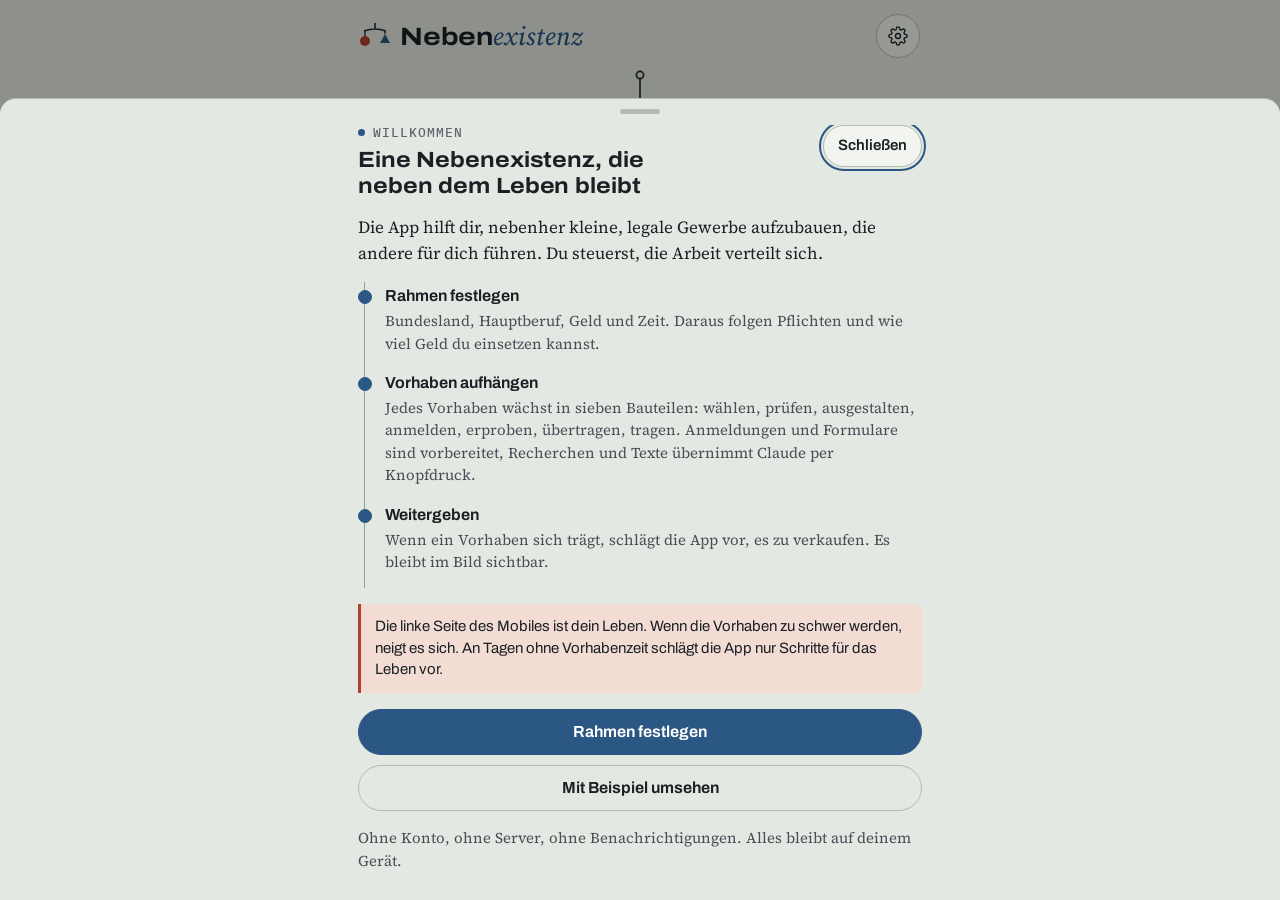
==== index.html @ 56a715d1 "Beta: Nebentätigkeitsrecht für Beamte und Lehrkräfte (vor Gegenprüfung) - Anzeige oder Genehmigung j" ====
<!doctype html>
<html lang="de">
<head>
<meta charset="utf-8">
<meta name="viewport" content="width=device-width,initial-scale=1,viewport-fit=cover">
<meta name="description" content="Eine Nebenexistenz aufbauen, die neben dem Leben bleibt: kleine, legale Gewerbe, die andere führen.">
<meta name="author" content="Carlo Maximilian Engeländer">
<meta name="copyright" content="© Carlo Maximilian Engeländer. Alle Rechte vorbehalten.">
<meta name="apple-mobile-web-app-capable" content="yes">
<meta name="mobile-web-app-capable" content="yes">
<meta name="apple-mobile-web-app-status-bar-style" content="default">
<meta name="apple-mobile-web-app-title" content="Nebenexistenz">
<meta name="theme-color" content="#E4E8E2" media="(prefers-color-scheme: light)">
<meta name="theme-color" content="#141921" media="(prefers-color-scheme: dark)">
<link rel="manifest" href="manifest.json">
<link rel="apple-touch-icon" href="apple-touch-icon.png">
<link rel="icon" href="icon-192.png">
<meta property="og:title" content="Nebenexistenz">
<meta property="og:description" content="Kleine, legale Gewerbe nebenher aufbauen, die andere führen, ohne das Leben aus dem Blick zu verlieren.">
<meta property="og:image" content="icon-512.png">
<style>:root{padding-top:env(safe-area-inset-top,0px);padding-bottom:env(safe-area-inset-bottom,0px)}[hidden]{display:none!important}img{max-width:100%}</style>
<title>Nebenexistenz</title>
<meta name="claude:viewport-fit-sides" content="cover">
<link rel="preconnect" href="https://fonts.googleapis.com">
<link rel="preconnect" href="https://fonts.gstatic.com" crossorigin>
<link rel="stylesheet" href="https://fonts.googleapis.com/css2?family=Archivo:wdth,wght@100..125,400..800&family=IBM+Plex+Mono:wght@400;500&family=Source+Serif+4:ital,opsz,wght@0,8..60,400..600;1,8..60,400..600&display=swap">
<style>/* Nebenexistenz · Gestaltung "Mobile"
   Layout: eine Spalte wie ein Werkstattzettel, oben das Mobile, darunter genau ein nächster Schritt.
   System: flache, matte Blechformen an feinem Draht (Calder). Regeln:
   1. Flächen sind Vollton, nie Verlauf, nie Schatten.
   2. Linien sind Draht: 1,5 px in --wire, mit Knoten (kleiner Punkt) wo etwas hängt.
   3. Vier Lackfarben mit fester Bedeutung: Leben (rot), Vorhaben (blau), Geld (ocker), Sinn (grün).
   4. Hell = Werkstatt bei Tag (kühles Flechtengrau), Dunkel = Abendmarkt (tiefes Schieferblau). */
:root{
  --bg:#E4E8E2; --s1:#F2F4EF; --s2:#D6DCD3; --line:#B4BCB1;
  --ink:#1B2025; --muted:#454E55; --faint:#5E676E; --wire:#252B30;
  --leben:#AE432C; --neben:#2A5784; --geld:#8E6610; --sinn:#2D6A48;
  --on:#FFFFFF; --wash-leben:#F3DCD4; --wash-neben:#D5E1EE; --wash-geld:#EFE3C4; --wash-sinn:#D3E6DA;
  --f-disp:"Archivo","Arial Narrow",system-ui,sans-serif;
  --f-text:"Source Serif 4",Georgia,"Times New Roman",serif;
  --f-ui:"Archivo",system-ui,-apple-system,"Segoe UI",sans-serif;
  --f-mono:"IBM Plex Mono",ui-monospace,Menlo,monospace;
  --r:10px; --nav:64px;
  color-scheme:light;
}
@media (prefers-color-scheme:dark){:root:not([data-theme="light"]){
  --bg:#141921; --s1:#1C232D; --s2:#26303C; --line:#36414F;
  --ink:#E6EAE5; --muted:#B0B8BE; --faint:#8E979F; --wire:#C7CED3;
  --leben:#E2806A; --neben:#86AEDB; --geld:#DDAE48; --sinn:#74B990;
  --on:#10151B; --wash-leben:#3A2622; --wash-neben:#1F2E40; --wash-geld:#352C17; --wash-sinn:#1C3227;
  color-scheme:dark}}
:root[data-theme="dark"]{
  --bg:#141921; --s1:#1C232D; --s2:#26303C; --line:#36414F;
  --ink:#E6EAE5; --muted:#B0B8BE; --faint:#8E979F; --wire:#C7CED3;
  --leben:#E2806A; --neben:#86AEDB; --geld:#DDAE48; --sinn:#74B990;
  --on:#10151B; --wash-leben:#3A2622; --wash-neben:#1F2E40; --wash-geld:#352C17; --wash-sinn:#1C3227;
  color-scheme:dark}

*{box-sizing:border-box}
html{background:var(--bg);-webkit-text-size-adjust:100%}
body{margin:0;background:var(--bg);color:var(--ink);font:400 17px/1.5 var(--f-text);
  padding-left:max(16px,env(safe-area-inset-left,0px));padding-right:max(16px,env(safe-area-inset-right,0px));
  padding-bottom:calc(var(--nav) + env(safe-area-inset-bottom,0px) + 24px);overflow-x:clip}
body::before{content:"";position:fixed;inset:0 0 auto;height:env(safe-area-inset-top,0px);z-index:10;background:var(--bg)}
#app{max-width:560px;margin:0 auto;overflow-x:clip}
button,input,select,textarea{font:inherit;color:inherit}
a{color:var(--neben);text-underline-offset:3px}
:focus-visible{outline:2px solid var(--neben);outline-offset:2px}
.vh{position:absolute;width:1px;height:1px;overflow:hidden;clip:rect(0 0 0 0);white-space:nowrap}

/* Kopf */
header.top{display:flex;align-items:center;gap:10px;padding-block:14px 4px}
.logo{display:flex;align-items:center;gap:10px;background:none;border:0;padding:0;cursor:pointer;position:relative;min-height:44px}
.logo svg{width:30px;height:30px;transition:transform .5s}
.logo.spin svg{transform:rotate(-14deg)}
.wm{font:700 25px/1 var(--f-disp);font-stretch:118%;letter-spacing:-.01em;color:var(--ink)}
.wm i{font:italic 500 26px/1 var(--f-text);color:var(--neben);letter-spacing:0;font-stretch:100%}
.top .sp{flex:1}
.iconbtn{width:44px;height:44px;border-radius:50%;border:1px solid var(--line);background:var(--s1);display:grid;place-items:center;cursor:pointer;position:relative}
.iconbtn svg{width:20px;height:20px;stroke:var(--ink);fill:none;stroke-width:1.6}

/* Mobile */
.stage{position:relative;margin:4px auto 0;width:100%;max-width:400px}
.stage svg{display:block;width:100%;height:auto}
.sway{transform-origin:177px 30px;animation:sway 11s ease-in-out infinite}
@keyframes sway{0%,100%{transform:rotate(-1.1deg)}50%{transform:rotate(1.1deg)}}
.tilt{transform-origin:177px 52px;transition:transform 1.4s cubic-bezier(.4,.1,.2,1)}
.mob-hit{cursor:pointer}
.mob-hit:focus-visible{outline:none}
.mob-hit:focus-visible .plate{stroke:var(--neben);stroke-width:2}
.plate-new{animation:arrive 1.2s cubic-bezier(.2,.8,.2,1) both}
@keyframes arrive{from{transform:scale(.4);opacity:0}to{transform:scale(1);opacity:1}}
.balance{font:500 13px/1.3 var(--f-mono);color:var(--faint);text-align:center;margin:2px 0 0;letter-spacing:.02em}
.balance b{font-weight:500;color:var(--ink)}

/* Typo */
h1,h2,h3{font-family:var(--f-disp);font-stretch:112%;margin:0;text-wrap:balance;letter-spacing:-.005em}
h2{font-size:22px;line-height:1.2;font-weight:700}
h3{font-size:18px;line-height:1.25;font-weight:650}
.eyebrow{font:500 12px/1.2 var(--f-mono);letter-spacing:.08em;text-transform:uppercase;color:var(--faint);display:flex;align-items:center;gap:8px}
.eyebrow .knot{width:7px;height:7px;border-radius:50%;background:var(--c,var(--neben))}
p{margin:0}
.muted{color:var(--muted)}
.small{font-size:15px}
.mono{font-family:var(--f-mono);font-size:13px}
.num{font-variant-numeric:tabular-nums}

/* Abschnitt mit Draht */
.sec{display:grid;gap:12px;margin-top:26px}
.wirehead{display:flex;align-items:center;gap:10px}
.wirehead::after{content:"";flex:1;height:1.5px;background:var(--wire);opacity:.35}
.stack{display:grid;gap:10px}

/* Nächster Schritt */
.next{position:relative;overflow:hidden;background:var(--s1);border:1px solid var(--line);border-radius:var(--r);padding:16px;display:grid;gap:10px;margin-top:14px}
.next .eyebrow{--c:var(--tone,var(--neben))}
.next h2{font-size:21px}
.next .row{display:flex;flex-wrap:wrap;gap:8px;margin-top:4px}

/* Karten und Listen */
.card{position:relative;overflow:hidden;background:var(--s1);border:1px solid var(--line);border-radius:var(--r);padding:14px 16px;display:grid;gap:6px;text-align:left;width:100%;cursor:pointer}
.card.flat{cursor:default}
.list{display:grid;border-top:1px solid var(--line)}
.li{display:flex;align-items:center;gap:12px;padding:12px 2px;border-bottom:1px solid var(--line);background:none;border-left:0;border-right:0;border-top:0;width:100%;text-align:left;cursor:pointer;min-height:52px;position:relative}
.li:active{background:color-mix(in srgb,var(--ink) 6%,transparent)}
.li .grow{flex:1;min-width:0;display:grid;gap:2px}
.li .t{font:600 16px/1.3 var(--f-ui)}
.li .s{font:400 14px/1.35 var(--f-ui);color:var(--muted)}
.chev{width:9px;height:9px;border-right:1.6px solid var(--faint);border-bottom:1.6px solid var(--faint);transform:rotate(-45deg);flex:none;margin-right:6px}
.dot{width:12px;height:12px;border-radius:50%;flex:none;background:var(--c,var(--neben))}
.dot.open{background:none;border:1.6px solid var(--c,var(--faint))}

/* Knöpfe */
.btn{position:relative;overflow:hidden;display:inline-flex;align-items:center;justify-content:center;gap:8px;min-height:46px;padding:0 18px;border-radius:999px;border:1.5px solid var(--neben);background:var(--neben);color:var(--on);font:650 16px/1 var(--f-ui);cursor:pointer;text-decoration:none}
.btn.ghost{background:transparent;color:var(--ink);border-color:var(--line)}
.btn.leben{background:var(--leben);border-color:var(--leben)}
.btn.sinn{background:var(--sinn);border-color:var(--sinn)}
.btn.small{min-height:40px;padding:0 14px;font-size:15px}
.btn:disabled{opacity:.45;cursor:default}
.btn.wide{width:100%}
.linkbtn{background:none;border:0;padding:6px 0;color:var(--neben);font:600 15px/1.3 var(--f-ui);cursor:pointer;text-decoration:underline;text-underline-offset:3px;min-height:44px;display:inline-flex;align-items:center}

/* Auswahl */
.chips{display:flex;flex-wrap:wrap;gap:8px}
.chip{--fr:0%;position:relative;overflow:hidden;min-height:42px;padding:0 14px;border-radius:999px;border:1.5px solid var(--line);background:var(--s1);font:500 15px/1 var(--f-ui);cursor:pointer;display:inline-flex;align-items:center;gap:6px}
.chip[aria-pressed="true"]{border-color:var(--c,var(--neben));color:var(--on);background:radial-gradient(circle at var(--fx,50%) var(--fy,50%),var(--c,var(--neben)) var(--fr),var(--c,var(--neben)) var(--fr))}
@property --fr{syntax:"<percentage>";inherits:false;initial-value:150%}
.chip.fill-in[aria-pressed="true"]{background:radial-gradient(circle at var(--fx,50%) var(--fy,50%),var(--c,var(--neben)) var(--fr),var(--s1) calc(var(--fr) + .5%));animation:fillin .38s ease-out forwards}
@keyframes fillin{from{--fr:0%}to{--fr:150%}}

/* Formulare */
.field{display:grid;gap:6px}
.field label,.lab{font:600 14px/1.3 var(--f-ui);color:var(--muted)}
.field .hint{font:400 13px/1.4 var(--f-ui);color:var(--faint)}
input[type=text],input[type=number],input[type=date],select,textarea{width:100%;min-height:46px;padding:10px 12px;border-radius:8px;border:1.5px solid var(--line);background:var(--bg);font:500 16px/1.3 var(--f-ui)}
textarea{min-height:110px;resize:vertical;line-height:1.45;font-family:var(--f-ui)}
input:focus,select:focus,textarea:focus{outline:none;border-color:var(--neben)}
.grid2{display:grid;grid-template-columns:1fr 1fr;gap:10px}
.grid2>*{min-width:0}
.suffix{position:relative}
.suffix span{position:absolute;right:12px;top:50%;transform:translateY(-50%);font:500 14px var(--f-mono);color:var(--faint);pointer-events:none}
.suffix input{padding-right:44px}

/* Kennzahlen */
.figs{display:grid;grid-template-columns:repeat(2,1fr);gap:1px;background:var(--line);border:1px solid var(--line);border-radius:var(--r);overflow:hidden}
.fig{background:var(--s1);padding:12px;display:grid;gap:2px;border:0;text-align:left;cursor:pointer;position:relative}
.fig .k{font:500 12px/1.2 var(--f-mono);letter-spacing:.05em;text-transform:uppercase;color:var(--faint)}
.fig .v{font:700 22px/1.15 var(--f-disp);font-stretch:105%;font-variant-numeric:tabular-nums}
.fig .v.neg{color:var(--leben)}
.fig .e{font:400 13px/1.35 var(--f-ui);color:var(--muted)}

/* Hinweise */
.note{border-left:3px solid var(--c,var(--geld));background:var(--wash,var(--wash-geld));padding:12px 14px;border-radius:0 8px 8px 0;font:400 15px/1.45 var(--f-ui);display:grid;gap:6px}
.note.leben{--c:var(--leben);--wash:var(--wash-leben)}
.note.neben{--c:var(--neben);--wash:var(--wash-neben)}
.note.sinn{--c:var(--sinn);--wash:var(--wash-sinn)}
.warn{color:var(--leben);font:600 14px/1.4 var(--f-ui)}

/* Bauteile-Leiste */
.parts{display:grid;grid-template-columns:repeat(7,1fr);gap:4px}
.part{height:8px;border-radius:2px;background:var(--s2)}
.part.on{background:var(--neben)}
.part.nx{background:repeating-linear-gradient(90deg,var(--neben) 0 3px,transparent 3px 6px);opacity:.7}
.timeline{display:grid;gap:0;border-left:1.5px solid color-mix(in srgb,var(--wire) 40%,transparent);margin-left:6px}
.tl{position:relative;padding:4px 0 14px 20px;display:grid;gap:3px}
.tl::before{content:"";position:absolute;left:-7px;top:8px;width:12px;height:12px;border-radius:50%;background:var(--bg);border:1.6px solid var(--faint)}
.tl.on::before{background:var(--neben);border-color:var(--neben)}
.tl.cur::before{border-color:var(--neben);border-width:2.5px}
.tl .t{font:650 16px/1.3 var(--f-ui)}
.tl .v{font:500 12px/1 var(--f-mono);letter-spacing:.06em;text-transform:uppercase;color:var(--faint)}

/* Pflichten */
.duty{display:grid;grid-template-columns:auto 1fr;gap:4px 12px;padding:12px 0;border-bottom:1px solid var(--line)}
.check{width:30px;height:30px;border-radius:8px;border:1.6px solid var(--line);background:var(--s1);display:grid;place-items:center;cursor:pointer;position:relative;margin-top:2px}
.check::after{content:"";position:absolute;inset:-8px}
.check[aria-pressed="true"]{background:var(--sinn);border-color:var(--sinn)}
.check svg{width:16px;height:16px;stroke:var(--on);stroke-width:2.4;fill:none;opacity:0}
.check[aria-pressed="true"] svg{opacity:1}
.duty .t{font:650 16px/1.3 var(--f-ui)}
.duty .wer{font:500 12px/1.2 var(--f-mono);letter-spacing:.05em;text-transform:uppercase;color:var(--faint)}
.duty details{grid-column:2;font:400 15px/1.45 var(--f-ui);color:var(--muted)}
.duty summary{cursor:pointer;color:var(--neben);font-weight:600;min-height:32px;display:flex;align-items:center;list-style:none}
.duty summary::-webkit-details-marker{display:none}
.duty details[open] summary{margin-bottom:4px}
.duty .acts{display:flex;flex-wrap:wrap;gap:8px;margin-top:8px}

/* Segmente im Bogen */
.seg{display:flex;gap:6px;overflow-x:auto;scrollbar-width:none;margin:0 -2px;padding:2px}
.seg::-webkit-scrollbar{display:none}
.seg button{flex:none;min-height:40px;padding:0 13px;border-radius:999px;border:1px solid var(--line);background:transparent;font:600 14px/1 var(--f-ui);cursor:pointer;color:var(--muted)}
.seg button[aria-current="true"]{background:var(--ink);color:var(--bg);border-color:var(--ink)}

/* Reiterleiste */
nav.tabs{position:fixed;left:0;right:0;bottom:0;z-index:20;background:var(--s1);border-top:1px solid var(--line);
  padding:0 max(8px,env(safe-area-inset-right,0px)) env(safe-area-inset-bottom,0px) max(8px,env(safe-area-inset-left,0px))}
nav.tabs .in{max-width:560px;margin:0 auto;display:grid;grid-template-columns:repeat(4,1fr);position:relative;height:var(--nav)}
nav.tabs button{background:none;border:0;display:grid;place-items:center;align-content:center;gap:4px;font:600 12px/1 var(--f-ui);color:var(--faint);cursor:pointer;letter-spacing:.02em}
nav.tabs button svg{width:22px;height:22px;stroke:currentColor;fill:none;stroke-width:1.6}
nav.tabs button[aria-current="page"]{color:var(--ink)}
nav.tabs button:active{opacity:.6}
.tabdot{position:absolute;top:6px;width:5px;height:5px;border-radius:50%;background:var(--neben);transition:left .35s cubic-bezier(.4,.1,.2,1)}

/* Bögen */
.scrim{position:fixed;inset:0;z-index:40;background:color-mix(in srgb,#000 38%,transparent);opacity:0;transition:opacity .25s}
.scrim.on{opacity:1}
.sheet{position:fixed;left:0;right:0;bottom:0;z-index:41;max-height:calc(100% - env(safe-area-inset-top,0px) - 28px);display:flex;flex-direction:column;
  background:var(--bg);border-radius:16px 16px 0 0;border-top:1px solid var(--line);transform:translateY(100%);transition:transform .32s cubic-bezier(.3,.9,.3,1)}
.sheet.on{transform:none}
.sheet .grip{height:26px;display:grid;place-items:center;cursor:grab;flex:none;touch-action:none}
.sheet .grip::before{content:"";width:40px;height:5px;border-radius:3px;background:var(--line)}
.sheet .sbody{overflow-y:auto;overscroll-behavior:contain;padding:0 max(18px,env(safe-area-inset-right,0px)) calc(28px + env(safe-area-inset-bottom,0px)) max(18px,env(safe-area-inset-left,0px));max-width:600px;width:100%;margin:0 auto;display:grid;gap:16px;align-content:start}
.shead{display:flex;align-items:flex-start;gap:10px}
.shead .grow{flex:1;min-width:0;display:grid;gap:6px}
.closebtn{min-height:42px;padding:0 14px;border-radius:999px;border:1px solid var(--line);background:var(--s1);font:600 15px/1 var(--f-ui);cursor:pointer;flex:none;position:relative}

/* Toast */
.toast{position:fixed;left:50%;transform:translate(-50%,20px);bottom:calc(var(--nav) + env(safe-area-inset-bottom,0px) + 14px);z-index:60;background:var(--ink);color:var(--bg);
  border-radius:12px;padding:10px 12px 10px 14px;display:flex;align-items:center;gap:12px;font:500 15px/1.3 var(--f-ui);opacity:0;transition:opacity .2s,transform .25s;max-width:calc(100% - 32px);width:max-content;pointer-events:none}
.toast button{pointer-events:auto}
.toast.on{opacity:1;transform:translate(-50%,0)}
.toast.up{bottom:calc(env(safe-area-inset-bottom,0px) + 20px)}
.toast button{background:none;border:1px solid color-mix(in srgb,var(--bg) 40%,transparent);color:var(--bg);border-radius:999px;min-height:36px;padding:0 12px;font:600 14px var(--f-ui);cursor:pointer}
.toast svg{width:18px;height:18px;stroke:var(--bg);fill:none;stroke-width:2.4;flex:none}
.toast svg path{stroke-dasharray:24;stroke-dashoffset:24;animation:draw .4s .05s ease-out forwards}
@keyframes draw{to{stroke-dashoffset:0}}

/* Rückmeldung */
.ripple{position:absolute;border-radius:50%;pointer-events:none;background:currentColor;opacity:.16;transform:scale(0);animation:rip .6s ease-out forwards;z-index:1}
@keyframes rip{to{transform:scale(1);opacity:0}}
.shake{animation:shake .32s}
@keyframes shake{25%{transform:translateX(-4px)}75%{transform:translateX(4px)}}
.nopress{opacity:1!important}

/* iOS-Tick: Label mit verstecktem Schalter */
label.hap{position:absolute;inset:0;z-index:6;border-radius:inherit;touch-action:manipulation;-webkit-tap-highlight-color:transparent;cursor:pointer}
label.hap>input{position:absolute;width:1px;height:1px;opacity:0;pointer-events:none}
:disabled>label.hap{display:none}

/* Diverses */
.banner{display:flex;gap:10px;align-items:center;justify-content:space-between;flex-wrap:wrap;background:var(--wash-geld);border:1px solid var(--line);border-radius:var(--r);padding:10px 12px;font:500 14px/1.35 var(--f-ui);margin-top:8px}
.foot{margin-top:34px;font:400 13px/1.5 var(--f-ui);color:var(--faint);display:grid;gap:4px}
.scale{display:flex;gap:6px}
.scale .chip{flex:1;justify-content:center;padding:0}
.people{display:flex;flex-wrap:wrap;gap:8px}
.person{position:relative;display:inline-flex;align-items:center;gap:8px;min-height:44px;padding:0 14px 0 6px;border-radius:999px;border:1.5px solid var(--line);background:var(--s1);font:600 15px/1 var(--f-ui);cursor:pointer}
.person .av{width:32px;height:32px;border-radius:50%;background:var(--leben);color:var(--on);display:grid;place-items:center;font:700 14px var(--f-disp)}
.person .ago{font:500 12px var(--f-mono);color:var(--faint)}
.person.stale .av{background:transparent;border:1.6px dashed var(--leben);color:var(--leben)}
.bar{height:8px;border-radius:4px;background:var(--s2);overflow:hidden}
.bar i{display:block;height:100%;background:var(--c,var(--neben));border-radius:4px}
.kv{display:grid;grid-template-columns:auto 1fr;gap:8px 14px;font:400 15px/1.4 var(--f-ui)}
.kv dt{color:var(--faint);font:500 13px/1.4 var(--f-mono)}
.kv dd{margin:0;min-width:0;overflow-wrap:anywhere}
.formrow{display:grid;grid-template-columns:1fr auto;gap:8px;align-items:center;padding:10px 0;border-bottom:1px solid var(--line)}
.formrow .k{font:500 13px/1.3 var(--f-mono);color:var(--faint);letter-spacing:.03em}
.formrow .v{font:500 16px/1.35 var(--f-ui);overflow-wrap:anywhere}
.formrow>div{min-width:0}
.ev{display:inline-flex;gap:3px;vertical-align:middle}
.ev i{width:7px;height:7px;border-radius:50%;border:1.3px solid var(--sinn)}
.ev i.on{background:var(--sinn)}
pre.prompt{white-space:pre-wrap;font:400 14px/1.5 var(--f-mono);background:var(--s1);border:1px solid var(--line);border-radius:8px;padding:12px;margin:0;max-height:240px;overflow:auto}
.pill{display:inline-flex;align-items:center;gap:6px;font:500 12px/1 var(--f-mono);letter-spacing:.04em;text-transform:uppercase;padding:5px 8px;border-radius:999px;background:var(--s2);color:var(--muted)}
.pill.ok{background:var(--wash-sinn);color:var(--sinn)}
.pill.warn{background:var(--wash-leben);color:var(--leben)}
.pill.info{background:var(--wash-neben);color:var(--neben)}

@media (max-width:360px){.wm{font-size:22px}.wm i{font-size:23px}.figs{grid-template-columns:1fr}}
@media (prefers-reduced-motion:reduce){
  *,*::before,*::after{animation:none!important;transition:none!important}
  .sway{animation:none}
}
a.li{text-decoration:none;color:inherit}
input[type=number]::-webkit-inner-spin-button,input[type=number]::-webkit-outer-spin-button{-webkit-appearance:none;margin:0}input[type=number]{-moz-appearance:textfield}
.grid2>.field{align-content:start}

/* Runde 2: Lesbarkeit, Reiter, Legende, eingeklappte Bereiche */
.seg{flex-wrap:wrap;overflow:visible}
.balance{font:400 14px/1.4 var(--f-ui);color:var(--muted)}
.legend{display:flex;justify-content:center;gap:16px;margin:6px 0 0;font:500 13px/1 var(--f-ui);color:var(--muted)}
.legend span{display:inline-flex;align-items:center;gap:6px}
.legend i{width:10px;height:10px;border-radius:50%;display:inline-block}
.eyebrow{font-size:13px}
.fig .k{font:600 13px/1.25 var(--f-ui);letter-spacing:0;text-transform:none}
.duty .wer,.tl .v{font-size:13px}
.pill{font-size:13px}
.person .ago{font-size:13px}
.stage:active .sway,.stage:hover .sway{animation-play-state:paused}
.toast.up{top:calc(env(safe-area-inset-top,0px) + 12px);bottom:auto;transform:translate(-50%,-20px)}
.toast.up.on{transform:translate(-50%,0)}
details.more,details.phase{border:1px solid var(--line);border-radius:var(--r);padding:0 14px;background:var(--s1)}
details.more>summary,details.phase>summary{min-height:48px;display:flex;align-items:center;gap:8px;cursor:pointer;font:600 15px/1.3 var(--f-ui);color:var(--neben);list-style:none}
details.more>summary::-webkit-details-marker,details.phase>summary::-webkit-details-marker{display:none}
details.more>summary::after,details.phase>summary::after{content:"";margin-left:auto;width:8px;height:8px;border-right:1.6px solid currentColor;border-bottom:1.6px solid currentColor;transform:rotate(45deg);flex:none}
details.more[open]>summary::after,details.phase[open]>summary::after{transform:rotate(-135deg)}
details.more>.grid2{padding-bottom:14px}
.sheet .sbody{grid-auto-rows:max-content}
.hint{font:400 13px/1.4 var(--f-ui);color:var(--faint);margin:0}
.opt{--fr:0%;position:relative;overflow:hidden;display:grid;gap:4px;text-align:left;width:100%;padding:12px 14px;border-radius:var(--r);border:1.5px solid var(--line);background:var(--s1);cursor:pointer;color:var(--ink)}
.opt .ot{font:650 16px/1.3 var(--f-ui);display:flex;flex-wrap:wrap;align-items:center;gap:8px}
.opt .ox{font:400 14px/1.45 var(--f-ui);color:var(--muted)}
.opt[aria-pressed="true"]{border-color:var(--neben);background:var(--wash-neben)}
.opt[aria-pressed="true"] .ot::before{content:"";width:10px;height:10px;border-radius:50%;background:var(--neben);flex:none}
</style>
</head>
<body>
<div id="app">
  <header class="top">
    <button class="logo" data-a="logo" aria-label="Nebenexistenz, zum Mobile">
      <svg viewBox="0 0 30 30" aria-hidden="true"><path d="M15 2v6M4 10q11-4 22 0" fill="none" stroke="var(--wire)" stroke-width="1.6"/><line x1="5" y1="10" x2="5" y2="15" stroke="var(--wire)" stroke-width="1.4"/><circle cx="5" cy="20" r="5" fill="var(--leben)"/><line x1="25" y1="10" x2="25" y2="13" stroke="var(--wire)" stroke-width="1.4"/><path d="M25 13l5 9h-10z" fill="var(--neben)"/></svg>
      <span class="wm">Neben<i>existenz</i></span>
    </button>
    <span class="sp"></span>
    <button class="iconbtn" data-a="sheet" data-id="settings" aria-label="Einstellungen"><svg viewBox="0 0 24 24"><circle cx="12" cy="12" r="3"/><path d="M19.4 15a1.65 1.65 0 0 0 .33 1.82l.06.06a2 2 0 1 1-2.83 2.83l-.06-.06a1.65 1.65 0 0 0-1.82-.33 1.65 1.65 0 0 0-1 1.51V21a2 2 0 1 1-4 0v-.09A1.65 1.65 0 0 0 9 19.4a1.65 1.65 0 0 0-1.82.33l-.06.06a2 2 0 1 1-2.83-2.83l.06-.06A1.65 1.65 0 0 0 4.68 15a1.65 1.65 0 0 0-1.51-1H3a2 2 0 1 1 0-4h.09A1.65 1.65 0 0 0 4.6 9a1.65 1.65 0 0 0-.33-1.82l-.06-.06a2 2 0 1 1 2.83-2.83l.06.06A1.65 1.65 0 0 0 9 4.68a1.65 1.65 0 0 0 1-1.51V3a2 2 0 1 1 4 0v.09a1.65 1.65 0 0 0 1 1.51 1.65 1.65 0 0 0 1.82-.33l.06-.06a2 2 0 1 1 2.83 2.83l-.06.06A1.65 1.65 0 0 0 19.4 9a1.65 1.65 0 0 0 1.51 1H21a2 2 0 1 1 0 4h-.09a1.65 1.65 0 0 0-1.51 1z"/></svg></button>
  </header>
  <main id="main"></main>
</div>
<nav class="tabs" aria-label="Bereiche"><div class="in"><span class="tabdot" aria-hidden="true"></span>
  <button data-a="tab" data-id="home"><svg viewBox="0 0 24 24"><path d="M12 3v5M4 9q8-3 16 0M6 9v4M18 9v3"/><circle cx="6" cy="16" r="3"/><path d="M15.5 15h5l-2.5 4.5z"/></svg>Mobile</button>
  <button data-a="tab" data-id="vorhaben"><svg viewBox="0 0 24 24"><rect x="4" y="5" width="16" height="15" rx="2"/><path d="M8 3v4M16 3v4M4 10h16"/></svg>Vorhaben</button>
  <button data-a="tab" data-id="amt"><svg viewBox="0 0 24 24"><path d="M6 3h9l4 4v14H6z"/><path d="M14 3v5h5M9 13h7M9 17h5"/></svg>Ämter</button>
  <button data-a="tab" data-id="leben"><svg viewBox="0 0 24 24"><circle cx="9" cy="8" r="3.2"/><circle cx="17" cy="9" r="2.5"/><path d="M3 20c.5-4 3-6 6-6s5.5 2 6 6M15 14.5c2.6 0 4.6 1.6 5 5"/></svg>Leben</button>
</div></nav>
<div class="scrim" id="scrim" hidden data-a="close"></div>
<div class="sheet" id="sheet" role="dialog" aria-modal="true" hidden><div class="grip" aria-hidden="true"></div><div class="sbody"></div></div>
<div class="toast" id="toast" hidden role="status"></div>
<div class="vh" id="live" aria-live="polite"></div>
<script>
/* ===== Nebenexistenz · Inhalte als Daten =====
   Regel: ids ändern sich nie, neue Einträge hinten anhängen.
   Rechtsstand: Oktober 2026. Jede Zahl steht in RECHT und hat eine Quelle. */

const RECHT = {
  stand: "Oktober 2026",
  mindestlohn: 13.90,          // seit 1.1.2026, 2027: 14,60 € (MiLoG, Mindestlohnanpassungsverordnung)
  minijob: 603,                // €/Monat seit 1.1.2026 (Minijob-Zentrale, DRV)
  minijobAbgabe: 31,           // % Pauschalabgaben gewerblicher Minijob, gerundet (Minijob-Zentrale)
  kurzTage: 70,                // kurzfristige Beschäftigung: 3 Monate oder 70 Arbeitstage im Kalenderjahr
  kuVorjahr: 25000,            // § 19 UStG, netto, seit 2025
  kuLaufend: 100000,           // § 19 UStG, harte Grenze im laufenden Jahr
  gewStFrei: 24500,            // § 11 GewStG, Freibetrag Gewerbeertrag für Einzelunternehmen
  haerte: 410,                 // § 46 EStG, Nebeneinkünfte bis 410 € ohne Erklärungspflicht für Arbeitnehmer
  ihkFrei: 5200,               // § 3 IHKG, Beitragsfreiheit bis 5.200 € Gewerbeertrag (natürliche Personen ohne HR-Eintrag)
  fsEFrist: "innerhalb eines Monats nach Beginn" // § 138 AO
};

/* Bundesländer: landesspezifische Feiertage (wichtig für Markt- und Steuertage)
   und Hinweise, welche Regeln Ländersache sind. */
const LAENDER = [
  {id:"BW",n:"Baden-Württemberg",ft:["Heilige Drei Könige (6.1.)","Fronleichnam","Allerheiligen (1.11.)"]},
  {id:"BY",n:"Bayern",ft:["Heilige Drei Könige (6.1.)","Fronleichnam","Mariä Himmelfahrt (15.8., in überwiegend katholischen Gemeinden)","Augsburger Friedensfest (8.8., nur Augsburg)","Allerheiligen (1.11.)"]},
  {id:"BE",n:"Berlin",ft:["Internationaler Frauentag (8.3.)"]},
  {id:"BB",n:"Brandenburg",ft:["Ostersonntag","Pfingstsonntag","Reformationstag (31.10.)"]},
  {id:"HB",n:"Bremen",ft:["Reformationstag (31.10.)"]},
  {id:"HH",n:"Hamburg",ft:["Reformationstag (31.10.)"]},
  {id:"HE",n:"Hessen",ft:["Fronleichnam"]},
  {id:"MV",n:"Mecklenburg-Vorpommern",ft:["Internationaler Frauentag (8.3.)","Reformationstag (31.10.)"]},
  {id:"NI",n:"Niedersachsen",ft:["Reformationstag (31.10.)"]},
  {id:"NW",n:"Nordrhein-Westfalen",ft:["Fronleichnam","Allerheiligen (1.11.)"]},
  {id:"RP",n:"Rheinland-Pfalz",ft:["Fronleichnam","Allerheiligen (1.11.)"]},
  {id:"SL",n:"Saarland",ft:["Fronleichnam","Mariä Himmelfahrt (15.8.)","Allerheiligen (1.11.)"]},
  {id:"SN",n:"Sachsen",ft:["Fronleichnam (einzelne Gemeinden)","Reformationstag (31.10.)","Buß- und Bettag (Mittwoch vor dem 23.11.)"]},
  {id:"ST",n:"Sachsen-Anhalt",ft:["Heilige Drei Könige (6.1.)","Reformationstag (31.10.)"]},
  {id:"SH",n:"Schleswig-Holstein",ft:["Reformationstag (31.10.)"]},
  {id:"TH",n:"Thüringen",ft:["Fronleichnam (einzelne Gemeinden)","Weltkindertag (20.9.)","Reformationstag (31.10.)"]}
];

/* Nebentätigkeitsrecht für Beamtinnen und Beamte je Land.
   m: "A" = Anzeige mit Verbotsvorbehalt, "G" = Genehmigung vor Aufnahme.
   h: Regelgrenze in Stunden pro Woche für alle Nebentätigkeiten (null = Fünftel der Arbeitszeit ohne feste Zahl).
   ok: Wortlaut amtlich geprüft. Sonst zeigt die App "mit der Dienststelle klären". */
const NTR = {
  BW:{m:"G",h:null,g:"§§ 62, 63 LBG BW",u:"https://www.landesrecht-bw.de/perma?j=BG_BW_!_62",x:"Bis 1.200 Euro im Jahr und innerhalb eines Fünftels der Arbeitszeit gilt eine allgemeine Genehmigung. Die Tätigkeit muss trotzdem vorher angezeigt werden.",ok:1},
  BY:{m:"G",h:10,g:"Art. 81, 82 BayBG",u:"https://www.gesetze-bayern.de/Content/Document/BayBG-82",x:"Seit 2026 sind Nebentätigkeiten genehmigungsfrei, solange alle zusammen höchstens 10 Stunden pro Woche und 10.000 Euro im Jahr ausmachen.",ok:0},
  BE:{m:"G",h:null,g:"§§ 62, 63 LBG Berlin",u:"https://gesetze.berlin.de/perma?j=BG_BE_!_62",x:"Bei Lehrkräften gilt ein Fünftel der Pflichtstunden als Grenze. Eine Genehmigung gilt höchstens zwei Jahre.",ok:1},
  BB:{m:"G",h:null,g:"§§ 85 bis 88 LBG Brandenburg",u:"https://bravors.brandenburg.de/gesetze/lbg",x:"Der Antrag muss einen Monat vorher gestellt werden. Übersteigt die Vergütung 40 Prozent des jährlichen Endgrundgehalts, kann die Genehmigung versagt werden.",ok:1},
  HB:{m:"A",h:8,g:"§§ 70 ff. BremBG",u:"https://karriere.bildung.bremen.de/sixcms/media.php/13/28_Merkblatt%20%C3%BCber%20die%20Pflichten%20der%20Beamten.pdf",x:"",ok:0},
  HH:{m:"A",h:8,g:"§§ 73, 75 HmbBG",u:"https://www.landesrecht-hamburg.de/bsha/document/jlr-NNLHH00006378NN00000000163",x:"Die Anzeige muss mindestens einen Monat vorher eingehen.",ok:1},
  HE:{m:"G",h:8,g:"§§ 73 ff. HBG",u:"https://www.rv.hessenrecht.hessen.de/bshe/search?query=%C2%A7%2073%20HBG",x:"",ok:0},
  MV:{m:"A",h:8,g:"§§ 72, 73, 75 LBG M-V",u:"https://www.landesrecht-mv.de/bsmv/document/NJRE001263055",x:"",ok:0},
  NI:{m:"A",h:8,g:"§§ 72, 73, 75 NBG",u:"",x:"Die Anzeige muss einen Monat vorher eingehen.",ok:0},
  NW:{m:"G",h:null,g:"§§ 49, 51 LBG NRW",u:"https://lexmea.de/de/gesetz/lbg-nrw/49",x:"Gewerbliche Tätigkeiten sind ausdrücklich genehmigungspflichtig. Eine Genehmigung erlischt bei Versetzung.",ok:0},
  RP:{m:"G",h:8,g:"§§ 82 bis 86 LBG RP",u:"https://mdi.rlp.de/fileadmin/03/Themen/Buerger_und_Staat/Dokumente/Merkblatt_Nebentaetigkeiten_Beamte.pdf",x:"Übersteigt die Vergütung 40 Prozent des jährlichen Endgrundgehalts, kann die Genehmigung versagt werden.",ok:0},
  SL:{m:"A",h:null,g:"§§ 84 bis 90 SBG",u:"https://recht.saarland.de/bssl/search?query=SBG%20Nebent%C3%A4tigkeit",x:"",ok:0},
  SN:{m:"A",h:null,g:"§§ 103 bis 106 SächsBG",u:"https://www.revosax.sachsen.de/vorschrift/13871",x:"Die Zeitgrenze von einem Fünftel gilt im Durchschnitt von höchstens vier Monaten. Saisonspitzen lassen sich so ausgleichen.",ok:1},
  ST:{m:"A",h:8,g:"§§ 73 bis 78 LBG LSA",u:"https://www.landesrecht.sachsen-anhalt.de/bsst/document/jlr-NNLST00004163",x:"Es gibt keine Einkommensgrenze und keine gesetzliche Frist. Die Anzeige muss aber rechtzeitig vor Beginn vorliegen, jede Änderung meldest du unverzüglich nach.",ok:1},
  SH:{m:"A",h:8,g:"§§ 72, 73, 75 LBG SH",u:"https://www.gesetze-rechtsprechung.sh.juris.de/bssh/search?query=%C2%A7%2073%20LBG",x:"",ok:0},
  TH:{m:"G",h:8,g:"§§ 51, 52 ThürBG",u:"https://landesrecht.thueringen.de/perma?j=BG_TH_!_51",x:"Seit 2026 brauchen nur noch entgeltliche Tätigkeiten eine Genehmigung. Die 8 Stunden gelten auch bei Teilzeit.",ok:1}
};
/* Zusätzliche Regeln für Lehrkräfte, bisher nur für Sachsen-Anhalt belegt */
const NTL = {
  ST:{stelle:"Landesschulamt, auf dem Dienstweg über deine Schulleitung",
      form:"https://landesschulamt.sachsen-anhalt.de/service/formulare-fuer-oeffentliche-schulen",
      formName:"Anzeige einer Nebentätigkeit im Schulbereich (LSchA-33-05)",
      erlass:"Runderlass des Kultusministeriums vom 16.09.2013, Nr. 18",
      erlassU:"https://www.landesrecht.sachsen-anhalt.de/bsst/document/VVST-VVST000006924",
      zeit:"Laut Erlass sind Nebentätigkeiten grundsätzlich nur außerhalb der Unterrichtszeit nach 14 Uhr zulässig, an Ganztagsschulen auch später. Weicht deine Zeit davon ab, braucht es eine Stellungnahme der Schulleitung."}
};

/* Hauptberuf: bestimmt, was vor dem Start mit dem Hauptberuf zu klären ist */
const BERUFE = [
  {id:"ang",n:"Angestellt"},
  {id:"oed",n:"Öffentlicher Dienst"},
  {id:"beamt",n:"Verbeamtet"},
  {id:"stud",n:"Im Studium"},
  {id:"selbst",n:"Schon selbstständig"},
  {id:"ohne",n:"Anderes"}
];

/* Vorlagen für Vorhaben.
   f = Merkmale, die Pflichtschritte auslösen. form = Gestalt im Mobile.
   calc = Startwerte der Rechnung pro "Lauf" (Markttag, Monat, Saison). */
const VORLAGEN = [
  {id:"markt",n:"Saisonstand auf Märkten",form:"kreis",
   kurz:"Ein Stand auf Weihnachts-, Wochen- oder Themenmärkten, betrieben von einer Standleitung.",
   bsp:"Zum Beispiel Bienenwachstücher und Kerzen auf zwei Weihnachtsmärkten.",
   lauf:"Markttag", laeufe:24, start:[1500,4000], besch:"kurz",
   f:{markt:1,team:1,ort:1},
   calc:{preis:16,kosten:5,stueck:35,stand:60,lohn:15,teamStd:12,meineStd:1.5,fix:0,prov:1,schwund:3,jahr:400},
   taetig:"Einzelhandel mit Waren auf Märkten und Veranstaltungen"},
  {id:"online",n:"Eigenes Produkt im Versand",form:"dreieck",
   kurz:"Ein kleines Produkt, das du entwirfst, andere herstellen und das per Post zu den Leuten kommt.",
   bsp:"Zum Beispiel Notizbücher aus Recyclingpapier, gefertigt von einer Buchbinderei.",
   lauf:"Monat", laeufe:12, start:[400,2000],
   f:{versand:1,produkt:1},
   calc:{preis:19,kosten:8,stueck:10,stand:25,lohn:0,teamStd:0,meineStd:3,fix:0,prov:11,schwund:2,jahr:350},
   taetig:"Onlinehandel mit Waren"},
  {id:"verleih",n:"Verleih",form:"blatt",
   kurz:"Dinge, die viele selten brauchen, werden verliehen statt gekauft.",
   bsp:"Zum Beispiel ein Lastenrad und ein Partyzelt für die Nachbarschaft.",
   lauf:"Monat", laeufe:12, start:[800,4000],
   f:{verleih:1,ort:1},
   calc:{preis:25,kosten:4,stueck:10,stand:0,lohn:15,teamStd:3,meineStd:1,fix:90,prov:1,schwund:0,jahr:300},
   taetig:"Vermietung von beweglichen Gegenständen"},
  {id:"kiste",n:"Regionale Kiste oder Regal",form:"quadrat",
   kurz:"Ein Mietregal oder eine Kiste mit Erzeugnissen aus der Region in einem bestehenden Laden. Der Laden verkauft, du lieferst nach.",
   bsp:"Zum Beispiel ein Honig- und Apfelsaft-Regal im Hofladen eines Bekannten.",
   lauf:"Monat", laeufe:12, start:[300,1500],
   f:{lebensmittel:1,ort:1},
   calc:{preis:8,kosten:5,stueck:60,stand:40,lohn:0,teamStd:0,meineStd:1.5,fix:0,prov:12,schwund:10,jahr:350},
   taetig:"Einzelhandel mit verpackten Lebensmitteln"},
  {id:"kurs",n:"Kurse und Workshops",form:"halbmond",
   kurz:"Andere geben Kurse zu einem Thema, das du aufsetzt. Du organisierst Raum, Material und Anmeldung.",
   bsp:"Zum Beispiel Reparatur-Workshops für Fahrräder, geleitet von einer Mechanikerin.",
   lauf:"Termin", laeufe:10, start:[200,1200],
   f:{kurs:1,team:1,ort:1},
   calc:{preis:39,kosten:6,stueck:7,stand:40,lohn:20,teamStd:4,meineStd:1,fix:0,prov:1,schwund:0,jahr:350},
   taetig:"Organisation und Durchführung von Kursen"},
  {id:"dienst",n:"Kleine Dienstleistung mit Team",form:"raute",
   kurz:"Eine Dienstleistung, die du einrichtest und die ein kleines Team ausführt.",
   bsp:"Zum Beispiel Gartenpflege für ältere Menschen im Viertel.",
   lauf:"Monat", laeufe:10, start:[500,2500],
   f:{team:1,handwerk:1,ort:1},
   calc:{preis:34,kosten:4,stueck:20,stand:0,lohn:16,teamStd:22,meineStd:2,fix:25,prov:1,schwund:0,jahr:450},
   taetig:"Dienstleistungen rund um Haus und Garten"},
  {id:"ausschank",n:"Ausschank auf Festen",form:"tropfen",
   kurz:"Ein Getränke- oder Imbissstand auf Festen, mit Team. Hier gelten die meisten Regeln.",
   bsp:"Zum Beispiel heißer Apfelpunsch ohne Alkohol auf dem Weihnachtsmarkt.",
   lauf:"Festtag", laeufe:12, start:[2000,6000], besch:"kurz",
   f:{markt:1,team:1,lebensmittel:1,offen:1,ausschank:1,ort:1},
   calc:{preis:4.8,kosten:1.4,stueck:300,stand:250,lohn:15,teamStd:24,meineStd:1,fix:0,prov:1,schwund:10,jahr:500},
   taetig:"Ausschank von Getränken und Verkauf von Speisen auf Veranstaltungen"},
  {id:"kommission",n:"Ware in Kommission",form:"kapsel",
   kurz:"Du lässt ein Produkt herstellen und gibst es in bestehende Läden oder Stände. Die verkaufen es für dich und behalten eine Provision.",
   bsp:"Zum Beispiel Seifen aus einer Manufaktur, verkauft in drei Unverpacktläden und einem Hofladen.",
   lauf:"Monat", laeufe:12, start:[300,800],
   f:{produkt:1,kommission:1},
   calc:{preis:14,kosten:5,stueck:40,stand:0,lohn:0,teamStd:0,meineStd:1.5,fix:0,prov:30,schwund:3,jahr:300},
   taetig:"Handel mit Waren über Kommissionspartner"},
  {id:"gaststand",n:"Platz an einem bestehenden Stand",form:"fahne",
   kurz:"Deine Ware steht am Stand eines erfahrenen Händlers oder an einem Gemeinschaftsstand. Er verkauft mit und behält einen Anteil.",
   bsp:"Zum Beispiel handgedruckte Karten am Stand einer Töpferin auf dem Adventsmarkt.",
   lauf:"Markttag", laeufe:20, start:[200,700],
   f:{produkt:1,kommission:1},
   calc:{preis:12,kosten:4,stueck:15,stand:0,lohn:0,teamStd:0,meineStd:0.5,fix:0,prov:20,schwund:3,jahr:250},
   taetig:"Handel mit Waren über andere Händler"}
];

/* Bauteile eines Vorhabens. Jedes verlangt eine andere Art von Handlung. */
const BAUTEILE = [
  {id:"wahl",  n:"Gewählt",      verb:"wählen",     x:"Du hast eine Idee ausgesucht und ihr einen Namen gegeben."},
  {id:"pass",  n:"Geprüft",      verb:"prüfen",     x:"Die Rechnung geht auf, das Geld passt zu deinem Rahmen, und du hast die Passung zu deinen Werten angesehen."},
  {id:"prod",  n:"Ausgestaltet", verb:"beauftragen",x:"Es gibt ein Produkt- oder Angebotskonzept, das andere umsetzen können. Mit Fotos und Muster kannst du dich bewerben."},
  {id:"amt",   n:"Angemeldet",   verb:"erledigen",  x:"Alle Schritte vor dem Start sind erledigt, auch die Zusage für Stand oder Laden."},
  {id:"lauf",  n:"Erprobt",      verb:"erleben",    x:"Ein erster Lauf ist abgerechnet. Den ersten Lauf machst du am besten selbst mit."},
  {id:"team",  n:"Übertragen",   verb:"übertragen", x:"Jemand führt den Alltag, oder ein Laden verkauft für dich. Oder du hast bewusst entschieden, es allein zu tun."},
  {id:"traegt",n:"Trägt sich",   verb:"bestätigen", x:"Drei Läufe mit Gewinn, und mindestens einer lief ganz ohne dich."}
];

/* Pflichtschritte. w = wann (vor, team, laufend, exit). wer = Stelle.
   wenn(p,f) entscheidet, ob der Schritt für dieses Vorhaben gilt.
   Texte sind Orientierung, keine Rechtsberatung. */
const PFLICHTEN = [
  {id:"ag", w:"vor", wer:"Arbeitgeber", t:"Nebentätigkeit beim Arbeitgeber anzeigen",
   wenn:(p)=>p.beruf==="ang",
   x:"Viele Arbeitsverträge verlangen, dass du eine Nebentätigkeit vorher anzeigst. Verbieten darf der Arbeitgeber sie nur, wenn sie dem Hauptjob schadet, etwa durch Konkurrenz oder Übermüdung.",
   wie:"Schau in deinen Arbeitsvertrag. Schreib eine kurze, sachliche Mail mit Tätigkeit und Zeitumfang und heb die Antwort auf.", auftrag:"a_ag"},
  {id:"oed", w:"vor", wer:"Personalstelle", t:"Nebentätigkeit schriftlich anzeigen",
   wenn:(p)=>p.beruf==="oed",
   x:"Im öffentlichen Dienst musst du jede Nebentätigkeit gegen Geld vorher schriftlich anzeigen (§ 3 Abs. 4 TV-L, für Bund und Kommunen § 3 Abs. 3 TVöD). Untersagen darf der Arbeitgeber sie nur, wenn sie deine Arbeit oder seine Interessen beeinträchtigt.",
   wie:"{oedWie}", auftrag:"a_ag", form:"nt"},
  {id:"beamt", w:"vor", wer:"Dienstherr", t:"Nebentätigkeit genehmigen lassen",
   wenn:(p)=>p.beruf==="beamt"&&(NTR[p.land]||{}).m!=="A",
   x:"In {land} braucht ein eigenes Gewerbe als Nebentätigkeit eine Genehmigung vor Beginn ({ntG}). Das gilt auch, wenn andere den Alltag führen, denn du bleibst Inhaber. {ntGrenze} {ntX}",
   wie:"Schriftlich über deine Dienststelle beantragen, mit Art der Tätigkeit, Stunden pro Woche einschließlich Organisation und erwarteter Vergütung. Erst nach der Genehmigung anfangen. Die vorbereiteten Angaben stehen unter „Formularwerte“.", form:"nt", link:"{ntU}"},
  {id:"beamtA", w:"vor", wer:"{ntWer}", t:"Nebentätigkeit schriftlich anzeigen",
   wenn:(p)=>p.beruf==="beamt"&&(NTR[p.land]||{}).m==="A",
   x:"In {land} ist ein eigenes Gewerbe als Nebentätigkeit anzeigepflichtig ({ntG}). Eine Genehmigung brauchst du nicht, aber der Dienstherr kann die Tätigkeit untersagen, wenn sie dienstliche Interessen beeinträchtigt. Das gilt auch, wenn andere den Alltag führen, denn du bleibst Inhaber. {ntGrenze} {ntX}",
   wie:"{ntWie}", form:"nt", link:"{ntU}"},
  {id:"kv", w:"vor", wer:"Krankenkasse", t:"Krankenversicherung klären",
   wenn:(p)=>p.beruf==="stud"||p.beruf==="ohne",
   x:"Wer familienversichert ist oder als Student versichert ist, kann diesen Status verlieren, wenn der Gewinn eine Grenze übersteigt oder die Tätigkeit zu groß wird.",
   wie:"Ruf deine Krankenkasse an und nenne den erwarteten Monatsgewinn aus der Rechnung. Wer Bürgergeld oder Arbeitslosengeld bekommt, muss die Tätigkeit vorher dem Jobcenter oder der Arbeitsagentur melden."},
  {id:"gew", w:"vor", wer:"Gewerbeamt", t:"Gewerbe anmelden",
   wenn:(p,f)=>!f.kurs,
   x:"Ein Gewerbe meldest du vor dem Start bei der Gemeinde an, in der du es betreibst. Die Gebühr legt die Gemeinde fest, meist liegt sie zwischen etwa 15 und 65 Euro. Danach informiert das Amt Finanzamt, IHK und weitere Stellen.",
   wie:"Im Serviceportal deines Landes ({land}) oder deiner Stadt nach „Gewerbeanmeldung“ suchen. Die vorbereiteten Angaben findest du unter „Formulare“.", form:"gewa", auftrag:"a_amt"},
  {id:"kursform", w:"vor", wer:"Finanzamt", t:"Klären, ob Kurse frei oder gewerblich sind",
   wenn:(p,f)=>!!f.kurs,
   x:"Wer selbst unterrichtet, ist oft freiberuflich und braucht kein Gewerbe. Wer Kurse organisiert und andere unterrichten lässt, betreibt meist ein Gewerbe. Das entscheidet das Finanzamt. Selbstständige Lehrtätigkeit kann rentenversicherungspflichtig sein, und bei Honorar-Kursleitungen droht Scheinselbstständigkeit.",
   wie:"Im Fragebogen zur steuerlichen Erfassung die Tätigkeit genau beschreiben. Wenn das Finanzamt sie als Gewerbe einstuft, danach beim Gewerbeamt anmelden."},
  {id:"fse", w:"vor", wer:"Finanzamt", t:"Fragebogen zur steuerlichen Erfassung senden",
   wenn:()=>true,
   x:"Das Finanzamt will {frist} wissen, was du vorhast. Der Fragebogen läuft über ELSTER. Darin entscheidest du auch über die Kleinunternehmerregelung.",
   wie:"Bei elster.de anmelden (das Konto braucht einige Tage) und unter „Formulare“ den Fragebogen für Einzelunternehmen wählen. Die Werte aus der Rechnung stehen unter „Formulare“ bereit.", link:"https://www.elster.de", form:"fse"},
  {id:"ku", w:"vor", wer:"Finanzamt", t:"Über die Kleinunternehmerregelung entscheiden",
   wenn:()=>true,
   x:"Bleibt dein Umsatz im Vorjahr unter {kuV} Euro und im laufenden Jahr unter {kuL} Euro (netto), musst du keine Umsatzsteuer berechnen. Im Gründungsjahr gilt nur die Grenze von {kuV} Euro. Dafür bekommst du auch keine Vorsteuer zurück. Wer verzichtet, ist fünf Jahre gebunden.",
   wie:"Die Rechnung zeigt dir den erwarteten Jahresumsatz aller Vorhaben zusammen. Für Verkäufe an Privatleute ist die Regelung meist günstiger."},
  {id:"haft", w:"vor", wer:"Versicherung", t:"Betriebshaftpflicht abschließen",
   wenn:(p,f)=>f.markt||f.team||f.verleih||f.lebensmittel||f.kurs,
   x:"Wenn jemand am Stand stolpert oder ein verliehenes Rad versagt, haftest du. Viele Veranstalter verlangen den Nachweis einer Betriebshaftpflicht.",
   wie:"Zwei oder drei Angebote vergleichen und auf die Tätigkeit achten, die im Vertrag steht."},
  {id:"platz", w:"vor", wer:"Veranstalter", t:"Standplatz bewerben",
   wenn:(p,f)=>!!f.markt,
   x:"Weihnachtsmärkte vergeben ihre Plätze oft schon im Frühjahr oder Sommer. Auf behördlich festgesetzten Märkten brauchst du meist keine Reisegewerbekarte. Wer ohne festen Markt von Ort zu Ort verkauft, braucht sie in der Regel.",
   wie:"Mit dem Auftrag „Passende Märkte finden“ Fristen und Kontakte sammeln und mit „Standbewerbung schreiben“ die Bewerbung vorbereiten.", auftrag:"a_markt"},
  {id:"lmreg", w:"vor", wer:"Lebensmittelüberwachung", t:"Als Lebensmittelbetrieb registrieren",
   wenn:(p,f)=>!!f.lebensmittel,
   x:"Wer Lebensmittel verkauft, muss sich bei der Lebensmittelüberwachung registrieren lassen, auch bei kleinen Mengen.",
   wie:"Die Stelle sitzt beim Kreis oder bei der kreisfreien Stadt. Oft genügt ein kurzes Formular."},
  {id:"ifsg", w:"vor", wer:"Gesundheitsamt", t:"Belehrung nach dem Infektionsschutzgesetz",
   wenn:(p,f)=>!!f.offen,
   x:"Wer offene Lebensmittel ausgibt, braucht vor dem ersten Einsatz eine Belehrung durch das Gesundheitsamt (§ 43 IfSG). Das gilt auch für dein Team.",
   wie:"Viele Gesundheitsämter bieten die Belehrung online an. Die Bescheinigung darf bei Arbeitsbeginn höchstens drei Monate alt sein und muss am Stand vorliegen. Danach belehrst du dein Team alle zwei Jahre selbst und hältst das schriftlich fest."},
  {id:"allerg", w:"vor", wer:"Lebensmittelüberwachung", t:"Allergene kennzeichnen",
   wenn:(p,f)=>!!f.lebensmittel,
   x:"Auch bei loser Ware müssen die 14 Hauptallergene erkennbar sein, etwa auf einem Schild oder in einer Mappe am Stand.",
   wie:"Für jedes Produkt eine Liste der Zutaten anlegen und die Allergene markieren."},
  {id:"gast", w:"vor", wer:"Ordnungsamt", t:"Ausschank nach Landesrecht klären",
   wenn:(p,f)=>!!f.ausschank,
   x:"Das Gaststättenrecht ist Ländersache. In {land} gilt entweder das Bundesgesetz oder ein eigenes Landesgesetz. Für Alkohol auf Festen braucht man oft eine vorübergehende Gestattung.",
   wie:"Mit dem Auftrag „Landesregeln prüfen“ die Lage für dein Land klären und dann beim Ordnungsamt nachfragen.", auftrag:"a_land"},
  {id:"hwk", w:"vor", wer:"Handwerkskammer", t:"Prüfen, ob die Handwerkskammer zuständig ist",
   wenn:(p,f)=>!!f.handwerk,
   x:"Manche Dienstleistungen zählen als handwerksähnliches Gewerbe. Dann bist du Mitglied der Handwerkskammer statt der IHK. Meisterpflichtige Arbeiten sind ohne Meister nicht erlaubt.",
   wie:"Die Tätigkeit genau beschreiben und die Handwerkskammer fragen. Das Gewerbeamt hilft bei der Einordnung."},
  {id:"lucid", w:"vor", wer:"Zentrale Stelle Verpackungsregister", t:"Im Verpackungsregister LUCID eintragen",
   wenn:(p,f)=>!!(f.versand||f.markt||f.lebensmittel||f.produkt),
   x:"Wer verpackte Ware an Privatleute abgibt, ob per Post oder am Stand, muss vor dem ersten Verkauf im Register LUCID eingetragen sein. Das gilt auch für Tüten und Becher am Stand.",
   wie:"Die Registrierung ist kostenlos. Versandverpackungen musst du zusätzlich bei einem System lizenzieren. Serviceverpackungen wie Tüten kannst du oft schon lizenziert beim Händler kaufen.", link:"https://lucid.verpackungsregister.org"},
  {id:"recht", w:"vor", wer:"Eigene Seite", t:"Impressum, Widerruf und Datenschutz",
   wenn:(p,f)=>!!f.versand,
   x:"Ein Shop braucht ein Impressum, eine Widerrufsbelehrung, seit 19. Juni 2026 auch einen Widerrufsbutton, und eine Datenschutzerklärung. Fehler hier werden oft abgemahnt.",
   wie:"Generatoren von IHK oder Verbraucherzentralen nutzen und die Texte prüfen lassen."},
  {id:"gpsr", w:"vor", wer:"Eigene Seite", t:"Produktsicherheit und Kennzeichnung",
   wenn:(p,f)=>!!f.produkt||!!f.markt,
   x:"Seit Ende 2024 gilt die EU-Produktsicherheitsverordnung. Auf Produkt oder Verpackung stehen Name und Anschrift des Herstellers. Bei Kerzen, Spielzeug, Kosmetik oder Dingen mit Lebensmittelkontakt, etwa Wachstüchern, gelten zusätzliche Pflichten.",
   wie:"Mit dem Auftrag „Produktkonzept ausarbeiten“ auch die Kennzeichnungspflichten für das konkrete Produkt abfragen."},
  {id:"kasse", w:"vor", wer:"Finanzamt", t:"Kasse und Belege einrichten",
   wenn:()=>true,
   x:"Jede Einnahme braucht einen Beleg. Eine offene Ladenkasse mit täglichem Kassenbericht ist erlaubt. Eine elektronische Kasse braucht eine zertifizierte Sicherheitseinrichtung (TSE) und muss dem Finanzamt gemeldet werden.",
   wie:"Ein Geschäftskonto getrennt vom Privatkonto anlegen. Ein Kartenterminal ohne Kassenfunktion ist möglich. Kartenumsätze zeichnest du getrennt vom Bargeld auf. Eine Kassen-App auf dem Handy braucht eine TSE und muss innerhalb eines Monats gemeldet werden."},
  {id:"komm", w:"team", wer:"Laden oder Stand", t:"Kommissionsvereinbarung schließen",
   wenn:(p,f)=>!!f.kommission,
   x:"Die Ware bleibt dein Eigentum, bis sie verkauft ist. Eine kurze schriftliche Vereinbarung regelt Provision, Abrechnung, Rückgabe und wer bei Diebstahl oder Schaden haftet.",
   wie:"Mit dem Auftrag „Kommissionsvereinbarung entwerfen“ einen Entwurf machen und je Laden eine Lieferliste mit Stückzahl und Datum führen.", auftrag:"a_komm"},
  {id:"ntaend", w:"laufend", wer:"{ntWer}", t:"Änderungen der Nebentätigkeit melden",
   wenn:(p)=>p.beruf==="beamt"||(p.beruf==="oed"&&p.lehrkraft&&p.land==="ST"),
   x:"Ändert sich etwas Wesentliches, meldest du das unverzüglich nach: mehr Stunden, ein neues Vorhaben, Personal, ein neuer Standort oder deutlich höhere Einnahmen. Jedes neue Vorhaben ist eine eigene Nebentätigkeit.",
   wie:"Am einfachsten mit derselben Anzeige wie beim Start, mit dem Vermerk „Änderung“."},
  {id:"bnr", w:"team", wer:"Bundesagentur für Arbeit", t:"Betriebsnummer beantragen",
   wenn:(p,f)=>!!f.team,
   x:"Bevor du jemanden beschäftigst, brauchst du eine Betriebsnummer. Sie ist kostenlos.",
   wie:"Online beim Betriebsnummern-Service der Bundesagentur für Arbeit beantragen."},
  {id:"mini", w:"team", wer:"Minijob-Zentrale", t:"Team bei der Minijob-Zentrale melden",
   wenn:(p,f)=>!!f.team,
   x:"Für Saisonarbeit passt oft die kurzfristige Beschäftigung: höchstens drei Monate oder {kurzTage} Arbeitstage im Jahr, dann ohne Sozialabgaben. Für dauerhafte Hilfe passt der Minijob bis {mini} Euro im Monat, dafür zahlst du rund {abg} Prozent Pauschalabgaben plus Unfallversicherung. Im Ausschank gilt die Sofortmeldung spätestens bei Arbeitsbeginn, und das Team muss einen Ausweis dabeihaben.",
   wie:"Vor Arbeitsbeginn melden, am einfachsten mit dem kostenlosen Programm sv.net. Die Arbeitszeit aufzeichnen. Es gilt der Mindestlohn von {ml} Euro. Bei kurzfristiger Beschäftigung fällt Lohnsteuer an, entweder nach den Steuermerkmalen der Person oder pauschal mit 25 Prozent.", link:"https://www.minijob-zentrale.de"},
  {id:"bg", w:"vor", wer:"Berufsgenossenschaft", t:"Bei der Berufsgenossenschaft anmelden",
   wenn:()=>true,
   x:"Jedes Unternehmen meldet sich binnen einer Woche nach Beginn bei der zuständigen Berufsgenossenschaft, auch ohne Beschäftigte (§ 192 SGB VII). Wer später ein Team hat, ist dort automatisch unfallversichert.",
   wie:"Welche Berufsgenossenschaft zuständig ist, hängt von der Branche ab. Die DGUV-Hotline nennt sie dir."},
  {id:"schein", w:"team", wer:"Rentenversicherung", t:"Scheinselbstständigkeit ausschließen",
   wenn:(p,f)=>!!f.team,
   x:"Wenn eine Standleitung als „freie“ Kraft arbeitet, aber feste Zeiten, Weisungen und nur dich als Auftraggeber hat, ist sie in Wahrheit angestellt. Dann drohen Nachzahlungen.",
   wie:"Im Zweifel Minijob oder kurzfristige Beschäftigung wählen. Für echte Selbstständige gibt es das Statusfeststellungsverfahren der Rentenversicherung."},
  {id:"euer", w:"laufend", wer:"Finanzamt", t:"Jährlich Gewinn ermitteln und erklären",
   wenn:()=>true,
   x:"Einmal im Jahr ermittelst du den Gewinn mit der Einnahmenüberschussrechnung (Anlage EÜR). Als Arbeitnehmer bist du zur Steuererklärung verpflichtet, sobald Nebeneinkünfte {haerte} Euro übersteigen, oder schon aus anderen Gründen, etwa bei Steuerklasse III und V. Gewerbesteuer fällt erst über {gew} Euro Gewerbeertrag an.",
   wie:"Belege laufend sammeln. Buchungsbelege acht Jahre, Bücher zehn Jahre aufbewahren."},
  {id:"ihk", w:"laufend", wer:"IHK", t:"IHK-Mitgliedschaft verstehen",
   wenn:(p,f)=>!f.handwerk,
   x:"Mit der Gewerbeanmeldung wirst du automatisch IHK-Mitglied, sofern du nicht zur Handwerkskammer gehörst. Bis {ihk} Euro Gewerbeertrag im Jahr zahlen Einzelunternehmer ohne Handelsregistereintrag keinen Beitrag.",
   wie:"Der erste Bescheid kommt von selbst. Nichts tun, nur prüfen."},
  {id:"vertrag", w:"exit", wer:"Käuferin oder Käufer", t:"Übergabevertrag schließen",
   wenn:()=>true,
   x:"Ein schriftlicher Vertrag regelt, was übergeht: Inventar, Name, Lieferkontakte, Standplatzzusagen und den Preis. Kundendaten gehen in der Regel nur mit Einwilligung der Kunden über, Bankdaten immer nur mit Einwilligung.",
   wie:"Mit dem Auftrag „Übergabevertrag entwerfen“ einen Entwurf machen und ihn prüfen lassen.", auftrag:"a_vertrag2"},
  {id:"betrueb", w:"exit", wer:"Team", t:"Team über den Übergang informieren",
   wenn:(p,f)=>!!f.team,
   x:"Wenn ein Betrieb mit Beschäftigten übergeht, gehen deren Arbeitsverhältnisse in der Regel mit über (§ 613a BGB). Das Team muss vorher in Textform informiert werden und kann binnen eines Monats widersprechen.",
   wie:"Das Informationsschreiben gehört zum Übergabevertrag."},
  {id:"abm", w:"exit", wer:"Gewerbeamt", t:"Gewerbe abmelden",
   wenn:(p,f)=>!f.kurs,
   x:"Nach der Übergabe meldest du das Gewerbe ab, wenn du keine anderen Vorhaben darunter führst. Die neue Person meldet ihr eigenes Gewerbe an.",
   wie:"Wie die Anmeldung, im Serviceportal deines Landes."},
  {id:"ntende", w:"exit", wer:"{ntWer}", t:"Ende der Nebentätigkeit melden",
   wenn:(p)=>p.beruf==="beamt"||(p.beruf==="oed"&&p.lehrkraft&&p.land==="ST"),
   x:"Mit der Übergabe endet deine Nebentätigkeit für dieses Vorhaben. Das meldest du deiner Dienststelle. Behältst du eine rein stille Beteiligung ohne Mitarbeit, ist das in der Regel Verwaltung eigenen Vermögens und nicht anzeigepflichtig. Sobald du mitarbeitest, berätst oder mitbestimmst, ist es wieder eine Nebentätigkeit.",
   wie:"Kurze schriftliche Mitteilung mit Datum der Übergabe."},
  {id:"vg", w:"exit", wer:"Finanzamt", t:"Verkaufserlös in der Steuererklärung angeben",
   wenn:()=>true,
   x:"Kaufpreis minus Kosten des Verkaufs minus Buchwert ergibt den Veräußerungsgewinn. Er gehört in die Steuererklärung des Jahres. Umsatzsteuer fällt meist nicht an, weil der ganze Betrieb übergeht.",
   wie:"Kaufvertrag und Inventarliste zu den Belegen legen."}
];

const PFLICHT_PHASEN = {vor:"Vor dem Start", team:"Wenn ein Team dazukommt", laufend:"Im laufenden Betrieb", exit:"Bei der Übergabe"};

/* Aufträge an Claude. Die Vorlage wird mit dem Kontext gefüllt (kein Name, kein Vermögen).
   phase = ab welchem Bauteil der Auftrag passt, out = welches Bauteil er unterstützt. */
const AUFTRAEGE = [
  {id:"a_markt", t:"Passende Märkte finden", f:"markt", out:"amt",
   p:"Ich plane als Nebenerwerb ein Vorhaben „{name}“ ({vorlage}) in der Region {ort} ({land}). Finde 6 bis 10 passende Märkte (zum Beispiel Weihnachtsmärkte) im Umkreis von 40 km. Nenne je Markt: Zeitraum, Veranstalter, Bewerbungsfrist, ungefähre Standgebühr, Kontakt und Link. Markiere, wo die Frist schon vorbei ist."},
  {id:"a_bewerb", t:"Standbewerbung schreiben", f:"markt", out:"amt",
   p:"Schreib eine kurze, freundliche Standbewerbung für den Markt, den ich unten nenne. Mein Vorhaben: „{name}“, {desc}. Hebe hervor, was der Stand für den Markt beiträgt (Nachhaltigkeit, Regionalität). Platz für Fotos und Maße als Platzhalter lassen.\n\nMarkt: "},
  {id:"a_konzept", t:"Produktkonzept ausarbeiten", out:"prod",
   p:"Entwickle für mein Nebenerwerbs-Vorhaben „{name}“ ({vorlage}, {desc}) ein Produkt- oder Angebotskonzept mit drei Varianten. Für jede Variante: Beschreibung, Materialien, möglichst nachhaltige Herstellung oder Bezugsquelle, geschätzte Stückkosten, sinnvoller Verkaufspreis, und welche Kennzeichnungspflichten in Deutschland gelten. Empfiehl eine Variante. Rahmen: {rechnung}."},
  {id:"a_herst", t:"Herstellung vergeben", out:"prod",
   p:"Ich möchte das Produkt für „{name}“ nicht selbst herstellen. Suche in {ort} ({land}) und Umgebung mögliche Fertiger: kleine Manufakturen, Werkstätten für Menschen mit Behinderung, Handwerksbetriebe. Nenne je Kandidat: was sie können, Kontakt, und welche Fragen ich beim ersten Gespräch stellen sollte. Produkt: {desc}"},
  {id:"a_stelle", t:"Standleitung suchen", f:"team", out:"team",
   p:"Schreib eine kurze Stellenanzeige für eine Standleitung oder Betreuung meines Vorhabens „{name}“ ({vorlage}) in {ort}. Beschäftigungsform: Minijob oder kurzfristige Beschäftigung, Mindestlohn {ml} € oder mehr. Die Person soll den Alltag selbstständig führen. Nenne zusätzlich drei Orte, an denen ich die Anzeige veröffentlichen kann."},
  {id:"a_vertrag", t:"Vereinbarung fürs Team entwerfen", f:"team", out:"team",
   p:"Entwirf einen einfachen Arbeitsvertrag für eine {form} in Deutschland (Stand {stand}) für die Standleitung meines Vorhabens „{name}“. Lohn mindestens {ml} € pro Stunde, Aufzeichnung der Arbeitszeit, klare Aufgaben, Kassenverantwortung, Kündigung. Markiere, welche Stellen ich prüfen lassen sollte."},
  {id:"a_handbuch", t:"Ablauf-Handbuch für das Team", out:"team",
   p:"Schreib ein kurzes Ablauf-Handbuch, damit eine Standleitung mein Vorhaben „{name}“ ({vorlage}) ohne mich führen kann: Aufbau, Kasse und Kassenbericht, Nachschub, Hygiene falls nötig, was bei Problemen zu tun ist, und wann sie mich anrufen soll. Höchstens zwei Seiten."},
  {id:"a_amt", t:"Zuständige Stellen finden", out:"amt",
   p:"Ich wohne in {ort} ({land}) und will nebenberuflich „{name}“ ({taetig}) starten. Nenne mir die zuständigen Stellen mit Adresse, Online-Portal und Gebühren: Gewerbeamt, Finanzamt, Ordnungsamt{lm}. Sag mir, ob die Gewerbeanmeldung online geht."},
  {id:"a_land", t:"Landesregeln prüfen", out:"amt",
   p:"Welche Regeln des Landes {land} betreffen mein Vorhaben „{name}“ ({taetig})? Prüfe besonders: Gaststättenrecht und Ausschank auf Festen, Verkauf an Sonn- und Feiertagen, Marktrecht der Gemeinden, und falls ich verbeamtet bin, das Nebentätigkeitsrecht. Nenne die Gesetze mit Link. Stand {stand}."},
  {id:"a_kalk", t:"Rechnung prüfen", out:"pass",
   p:"Prüfe die Rechnung meines Nebenerwerbs-Vorhabens „{name}“ ({vorlage}) kritisch: {rechnung}. Was fehlt, was ist zu optimistisch, und wo liegt die Gewinnschwelle? Antworte in einer kurzen Liste."},
  {id:"a_nachhaltig", t:"Nachhaltiger machen", out:"pass",
   p:"Wie kann mein Vorhaben „{name}“ ({desc}) nachhaltiger werden, ohne viel Aufwand? Gehe Material, Wege, Verpackung, Haltbarkeit und Reste durch und nenne je Punkt die wirksamste Änderung. Ordne nach Wirkung, das Große zuerst."},
  {id:"a_ag", t:"Mail an den Arbeitgeber", out:"amt",
   p:"Schreib mir eine kurze, sachliche Mail an meinen Arbeitgeber, in der ich eine Nebentätigkeit anzeige: „{name}“ ({taetig}), etwa {std} Stunden pro Woche, außerhalb der Arbeitszeit, keine Konkurrenz zum Arbeitgeber. Freundlich, ohne um Erlaubnis zu betteln."},
  {id:"a_expose", t:"Übergabe-Exposé schreiben", out:"exit",
   p:"Schreib ein kurzes Exposé, um mein laufendes Vorhaben „{name}“ ({vorlage}) an eine Person zu übergeben, die es selbst weiterführen will. Kennzahlen: {rechnung}. Bisherige Läufe: {laeufe}. Inhalt: was übergeht, was es einbringt, wie viel Zeit es braucht, Preisvorstellung {preis}."},
  {id:"a_vertrag2", t:"Übergabevertrag entwerfen", out:"exit",
   p:"Entwirf einen einfachen Kaufvertrag für die Übergabe meines Kleingewerbes „{name}“ ({taetig}) an eine Privatperson in Deutschland. Inhalt: Inventarliste als Anlage, Name und Auftritt, Lieferkontakte, Standplatzzusagen, Kaufpreis {preis}, Zahlung, Gewährleistung ausgeschlossen soweit zulässig{team}. Markiere, was eine Fachperson prüfen sollte."},
  {id:"a_laeden", t:"Partnerläden finden", f:"kommission", out:"team",
   p:"Ich lasse ein Produkt herstellen und möchte es in Kommission verkaufen: „{name}“, {desc}. Finde in {ort} ({land}) und Umgebung 8 bis 12 Läden, Hofläden, Cafés oder Marktstände, die dazu passen und Kommissionsware nehmen könnten. Nenne je Ort: was dort verkauft wird, warum es passt, Kontakt und Link. Schreib zusätzlich eine kurze, freundliche Erstanfrage, die ich an alle schicken kann."},
  {id:"a_komm", t:"Kommissionsvereinbarung entwerfen", f:"kommission", out:"team",
   p:"Entwirf eine kurze Kommissionsvereinbarung nach deutschem Recht (Stand {stand}) zwischen mir und einem Laden, der mein Produkt „{name}“ ({desc}) für mich verkauft. Inhalt: Eigentum bleibt bei mir bis zum Verkauf, Provision in Prozent vom Verkaufspreis, monatliche Abrechnung mit Stückliste, Rücknahme unverkaufter Ware, Haftung bei Diebstahl und Schaden, Kündigung. Markiere, was eine Fachperson prüfen sollte."},
  {id:"a_anfrage", t:"Anfrage an eine Stelle schreiben", out:"amt",
   p:"Schreib mir eine kurze, höfliche Anfrage an: {stelle} in {ort} ({land}). Es geht um: {thema}. Mein Vorhaben: „{name}“ ({taetig}), nebenberuflich, {desc}. Stelle die Fragen, die ich klären muss, so konkret, dass die Stelle sie mit einer Antwort beantworten kann. Nenne außerdem, wie ich die zuständige Stelle in {ort} finde (Name, Online-Portal, Telefon), und ob es dort ein Online-Formular gibt, das ich statt einer Mail nutzen sollte."},
  {id:"a_preis", t:"Preise vergleichen", out:"pass",
   p:"Recherchiere Verkaufspreise vergleichbarer Angebote zu „{name}“ ({desc}) auf Märkten, in Onlineshops und im Handel in {ort} und deutschlandweit. Nenne 8 Beispiele mit Preis und Quelle und gib dann eine Preisempfehlung mit Begründung."},
  {id:"a_versich", t:"Versicherung vergleichen", out:"amt",
   p:"Ich brauche eine Betriebshaftpflicht für mein nebenberufliches Vorhaben „{name}“ ({taetig}) in {land}. Welche Leistungen sind für diese Tätigkeit wichtig, welche Summen sind üblich, und was kostet das ungefähr im Jahr? Nenne 4 Anbieter mit Link und eine Liste von Fragen, die ich vor dem Abschluss stellen sollte."},
  {id:"a_lohn", t:"Lohnabrechnung erklären", f:"team", out:"team",
   p:"Erkläre mir Schritt für Schritt, wie ich als kleiner Arbeitgeber in Deutschland (Stand {stand}) eine {form} abrechne und melde, am besten mit dem kostenlosen Programm sv.net. Mindestlohn {ml} €. Was muss ich monatlich, was einmal im Jahr tun, und welche Fristen gelten?"},
  {id:"a_saison", t:"Jahreskalender mit Fristen", out:"amt",
   p:"Erstelle einen Jahreskalender für mein Vorhaben „{name}“ ({vorlage}) in {land} mit allen Fristen und Terminen: Bewerbungsfristen, Anmeldungen, Steuertermine, Meldungen fürs Team, Einkauf und Lauftermine. Rahmen: {rechnung}. Als Liste nach Monaten, die ich in meinen Kalender übernehmen kann."},
  {id:"a_vertret", t:"Vertretung und Notfallkarte", f:"team", out:"team",
   p:"Schreib für mein Vorhaben „{name}“ ({vorlage}) einen Vertretungsplan und eine Notfallkarte für die Standleitung: wer einspringt, wenn sie krank ist, was bei Unfall, Diebstahl, Kassendifferenz oder Unwetter zu tun ist, und wie sie mir nach jedem Tag einen kurzen Kassenbericht schickt (zum Beispiel als Foto). Höchstens eine Seite."},
  {id:"a_kaeufer", t:"Verkauf an die Standleitung vorbereiten", out:"exit",
   p:"Ich möchte mein Vorhaben „{name}“ ({vorlage}) an die Person verkaufen, die es bisher für mich führt. Kennzahlen: {rechnung}. Bisherige Läufe: {laeufe}. Preisvorstellung: {preis}. Bereite vor: einen Gesprächsleitfaden, einen fairen Ratenplan (zum Beispiel 30 Prozent Anzahlung, Rest in 12 bis 24 Monatsraten, Eigentumsvorbehalt am Inventar), was ich in einer Übergangssaison an Begleitung anbiete, und ein Starterpaket mit den Pflichtschritten, die die neue Inhaberin selbst erledigen muss."},
  {id:"a_ruecklage", t:"Steuerrücklage berechnen", out:"pass",
   p:"Ich bin {beruf}{immo} und habe nebenher ein Gewerbe „{name}“. Rahmen: {rechnung}. Erkläre grob, wie viel Einkommensteuer auf den Gewinn zusätzlich anfällt, wie die Nachzahlung und die Vorauszahlungen nach der ersten Steuererklärung ablaufen, und wie viel ich pro Monat zurücklegen sollte. Nenne die Annahmen, die du triffst."},
  {id:"a_nt", t:"Nebentätigkeit anzeigen: Anschreiben", out:"amt", nur:(p)=>p.beruf==="beamt"||p.beruf==="oed",
   p:"Formuliere ein kurzes, sachliches Anschreiben, mit dem ich als {beruf}e Person in {land} meinem Dienstherrn eine Nebentätigkeit {ntVerb}: Ich betreibe nebenberuflich als Inhaber das Kleingewerbe „{name}“ ({taetig}). Worum es geht: {desc} Den Alltag führen andere, ich übernehme Planung, Einkauf, Absprachen und Abrechnung, im Durchschnitt etwa {std} Stunden pro Woche außerhalb der Dienstzeit. Rahmen: {rechnung}. Begründe kurz, warum keine dienstlichen Interessen berührt sind (kein Bezug zu meiner Dienststelle, keine Nutzung dienstlicher Mittel, Einhaltung der Zeitgrenze). Rechtsgrundlage: {ntG}. Kein Pathos, keine Bitte um Erlaubnis, wenn nur eine Anzeige nötig ist."},
  {id:"a_liefer", t:"Lieferanten anfragen", out:"prod",
   p:"Ich brauche für mein Vorhaben „{name}“ ({desc}) Material oder Ware in kleinen Mengen. Rahmen: {rechnung}. Finde 5 bis 8 Lieferanten in Deutschland, möglichst regional und nachhaltig, mit Mindestmengen und ungefähren Preisen. Schreib dazu eine kurze Anfrage, die ich an alle schicken kann."}
];

/* Wissen: kurze, belegte Grundlagen. ev = Belegstärke (0 Denkanstoß, 1 vorläufig, 2 solide, 3 gut belegt / Gesetz). */
const WISSEN = [
  {id:"w1",bereich:"leben",t:"Beziehungen tragen länger als Erträge",
   x:"Eine Auswertung von 148 Studien mit über 300.000 Menschen fand, dass starke soziale Beziehungen die Überlebenschance über die Studienzeit um etwa 50 Prozent erhöhten. Der Effekt war ähnlich groß wie der des Nichtrauchens.",
   c:"Es sind Beobachtungsdaten. Sie zeigen einen Zusammenhang, keinen sicheren Beweis für die Ursache.",
   src:"Holt-Lunstad, Smith & Layton (2010), PLoS Medicine", u:"https://doi.org/10.1371/journal.pmed.1000316", ev:3},
  {id:"w2",bereich:"leben",t:"Gekaufte Zeit macht zufriedener als gekaufte Dinge",
   x:"In Befragungen und einem Feldexperiment waren Menschen zufriedener, wenn sie Geld ausgaben, um sich lästige Arbeit abnehmen zu lassen, als wenn sie dasselbe Geld für Dinge ausgaben.",
   c:"Die Effekte sind klein. Für die Nebenexistenz heißt das: Erträge sollen dir Zeit schenken, nicht neue Arbeit erzeugen.",
   src:"Whillans et al. (2017), PNAS", u:"https://doi.org/10.1073/pnas.1706541114", ev:2},
  {id:"w3",bereich:"leben",t:"Die längste Glücksstudie zeigt auf Beziehungen",
   x:"Die Harvard Study of Adult Development begleitet Menschen seit 1938. Die Qualität enger Beziehungen sagte Gesundheit und Zufriedenheit im Alter besser voraus als Einkommen oder Status.",
   c:"Die ersten Teilnehmer waren nur Männer: Harvard-Studenten und Jungen aus Bostoner Arbeitervierteln. Spätere Generationen sind breiter gemischt.",
   src:"Waldinger & Schulz (2023), The Good Life", u:"https://www.adultdevelopmentstudy.org", ev:2},
  {id:"w4",bereich:"geld",t:"Die Kleinunternehmerregelung",
   x:"Bleibt der Umsatz im Vorjahr unter 25.000 Euro und im laufenden Jahr unter 100.000 Euro (netto), wird keine Umsatzsteuer erhoben. Im Gründungsjahr gilt nur die Grenze von 25.000 Euro. Die 100.000-Euro-Grenze wirkt seit 2025 sofort: Der Umsatz, der sie überschreitet, ist schon steuerpflichtig.",
   c:"Alle Vorhaben unter deinem Namen zählen zusammen.",
   src:"§ 19 UStG, Fassung seit 1.1.2025", u:"https://www.gesetze-im-internet.de/ustg_1980/__19.html", ev:3},
  {id:"w5",bereich:"geld",t:"Saisonhilfe ohne Sozialabgaben",
   x:"Eine kurzfristige Beschäftigung ist auf drei Monate oder 70 Arbeitstage im Kalenderjahr begrenzt. Dann fallen keine Sozialabgaben an, unabhängig vom Verdienst. Sie passt gut zur Weihnachtsmarktsaison.",
   c:"Sie darf nicht berufsmäßig ausgeübt werden. Mehrere kurzfristige Jobs einer Person werden zusammengerechnet. Lohnsteuer fällt trotzdem an.",
   src:"§ 8 SGB IV, Minijob-Zentrale", u:"https://www.minijob-zentrale.de", ev:3},
  {id:"w6",bereich:"geld",t:"Der Minijob 2026",
   x:"Seit Januar 2026 liegt die Verdienstgrenze bei 603 Euro im Monat, gekoppelt an den Mindestlohn von 13,90 Euro. Das sind etwa 43 Stunden im Monat. Im gewerblichen Bereich zahlst du rund 31 Prozent Pauschalabgaben.",
   c:"2027 steigt der Mindestlohn auf 14,60 Euro und die Grenze auf 633 Euro.",
   src:"Fünfte Mindestlohnanpassungsverordnung, Minijob-Zentrale", u:"https://www.minijob-zentrale.de", ev:3},
  {id:"w7",bereich:"geld",t:"Kleine Gewinne, kleine Pflichten",
   x:"Als Arbeitnehmer bleibst du bis 410 Euro Nebeneinkünften im Jahr ohne Erklärungspflicht, wenn kein anderer Grund eine Erklärung verlangt. Gewerbesteuer fällt für Einzelunternehmen erst über 24.500 Euro Gewerbeertrag an. Den IHK-Beitrag zahlst du erst über 5.200 Euro.",
   c:"Die Grenzen gelten für den Gewinn, nicht für den Umsatz.",
   src:"§ 46 EStG, § 11 GewStG, § 3 IHKG", u:"https://www.gesetze-im-internet.de/estg/__46.html", ev:3},
  {id:"w8",bereich:"geld",t:"Wer mit Team verkauft, übergibt das Team mit",
   x:"Wird ein Betrieb an jemand anderen übertragen, gehen die Arbeitsverhältnisse in der Regel auf die neue Inhaberin über. Das schützt dein Team bei einer Übergabe.",
   c:"Das Team muss vorher informiert werden und kann widersprechen.",
   src:"§ 613a BGB", u:"https://www.gesetze-im-internet.de/bgb/__613a.html", ev:3},
  {id:"w10",bereich:"geld",t:"Nebentätigkeit als Beamtin oder Beamter",
   x:"Jede Nebentätigkeit gegen Geld muss der Dienstherr kennen. Je nach Land wird sie angezeigt oder genehmigt. Ein eigenes Gewerbe gehört immer dazu, auch wenn andere den Alltag führen. Frei ist die Verwaltung eigenen Vermögens, also etwa eine vermietete Wohnung, ETF oder eine rein stille Beteiligung. In den meisten Ländern gilt als Regelgrenze ein Fünftel der Arbeitszeit, also etwa 8 Stunden pro Woche für alle Nebentätigkeiten zusammen.",
   c:"Wer eine anzeigepflichtige Tätigkeit verschweigt, begeht ein Dienstvergehen. Die Folgen reichen bis zur Zurückstufung.",
   src:"§ 40 BeamtStG und Landesbeamtengesetze", u:"https://www.gesetze-im-internet.de/beamtstg/__40.html", ev:3},
  {id:"w9",bereich:"sinn",t:"Mehr Geld, wenig mehr Glück?",
   x:"Eine große Studie mit Tageserhebungen fand, dass das Wohlbefinden für die meisten Menschen mit dem Einkommen weiter steigt, auch über 75.000 Dollar. Für eine unglückliche Minderheit flachte die Kurve aber ab.",
   c:"Die Zuwächse werden mit jedem Euro kleiner. Wer schon genug hat, gewinnt mehr durch Zeit und Beziehungen.",
   src:"Killingsworth, Kahneman & Mellers (2023), PNAS", u:"https://doi.org/10.1073/pnas.2208661120", ev:2}
];

/* Biotop-Fragen: kurzer Nachhaltigkeitsblick je Vorhaben */
const BIO_FRAGEN = [
  {id:"mat",t:"Material",q:"Bestehen die Produkte aus langlebigen, recycelten oder nachwachsenden Stoffen?"},
  {id:"weg",t:"Wege",q:"Kommen Ware und Team ohne lange Autofahrten aus?"},
  {id:"pack",t:"Verpackung",q:"Kommt das Vorhaben mit wenig oder wiederverwendbarer Verpackung aus?"},
  {id:"halt",t:"Haltbarkeit",q:"Halten die Produkte lange oder lassen sie sich reparieren?"},
  {id:"rest",t:"Reste",q:"Gibt es einen Plan für Reste und Unverkauftes?"}
];

/* Leben-Seite: Vorschläge für den nächsten Schritt an Tagen ohne Steuerzeit */
const LEBEN_IMPULSE = [
  "Ruf {p} an, einfach so.",
  "Schreib {p} eine kurze Nachricht, ohne Anliegen.",
  "Verabrede dich mit {p} für diese Woche.",
  "Frag {p}, wie es wirklich geht, und hör zu.",
  "Plan mit {p} etwas, das nichts mit Geld zu tun hat."
];

/* ===== Nebenexistenz · Logik ===== */
const BUILD="20.10.2026, 13:02";
const KEY="nebenexistenz-v1";
const GV=5;
const MAX_AKTIV=3;
const IN_FRAME=(()=>{try{return window.self!==window.top}catch(e){return true}})();

/* ---------- Zustand ---------- */
function fresh(){return{
  gv:GV, onb:false, demo:false,
  prof:{land:"", ort:"", beruf:"", netto:0, fix:0, ruecklage:0, stunden:4, tage:[2,6]},
  pduties:{}, werte:[], people:[], ventures:[], time:[], weeks:[],
  settings:{theme:"auto", vib:true, apps:{wg:"https://wurstgott.github.io/fernweh/wertegeruest/", bt:"https://wurstgott.github.io/biotop/", gk:"https://wurstgott.github.io/fernweh/glueckskompass/"}},
  lv:{}, fresh:[], seen:{}, mq:[], hint:{d:"",id:""}, hintsOff:{}, opens:{d:"",n:0}, override:"", tab:"home"
}}
let S=fresh();
function load(){
  try{const raw=localStorage.getItem(KEY); if(!raw) return;
    const o=JSON.parse(raw); S=deepMerge(fresh(),o); migrate();
  }catch(e){}
}
function deepMerge(base,o){
  for(const k in o){ if(o[k]&&typeof o[k]==="object"&&!Array.isArray(o[k])&&base[k]&&typeof base[k]==="object"&&!Array.isArray(base[k])) base[k]=deepMerge(base[k],o[k]); else base[k]=o[k] }
  return base;
}
function migrate(){
  S.ventures.forEach(v=>{ v.duties=v.duties||{}; v.team=v.team||[]; v.runs=v.runs||[]; v.results=v.results||[]; v.werte=v.werte||{}; v.bio=v.bio||{}; v.calc=Object.assign({},(tplOf(v)||{}).calc||{},v.calc||{}) });
  if((S.gv||1)<2){S.ventures.forEach(v=>{S.lv[v.id]=stage(v);v.pending=v.pending||{}});S.fresh=[]}
  if((S.gv||1)<4){const p=S.prof;if(n0(p.wp)||n0(p.verplant))p.weiteres=true;delete p.krypto;delete p.immoRate}
  if((S.gv||1)<5){["oed","beamt"].forEach(k=>{if(S.pduties[k]){S.ventures.forEach(v=>{v.duties[k]=v.duties[k]||S.pduties[k];if(k==="beamt")v.duties.beamtA=v.duties.beamtA||S.pduties[k]});delete S.pduties[k]}})}
  const ap=S.settings.apps||{};
  if(ap.wg==="https://wurstgott.github.io/wertegeruest/") ap.wg="https://wurstgott.github.io/fernweh/wertegeruest/";
  if(ap.gk==="https://wurstgott.github.io/glueckskompass/") ap.gk="https://wurstgott.github.io/fernweh/glueckskompass/";
  S.gv=GV;
}
function persist(){try{localStorage.setItem(KEY,JSON.stringify(S))}catch(e){}}
function save(){ detectProgress(); persist() }

/* ---------- Hilfen ---------- */
const $=s=>document.querySelector(s);
const esc=s=>String(s==null?"":s).replace(/[&<>"']/g,c=>({"&":"&amp;","<":"&lt;",">":"&gt;",'"':"&quot;","'":"&#39;"}[c]));
const uid=()=>Math.random().toString(36).slice(2,9);
const today=()=>{const d=new Date();return d.getFullYear()+"-"+String(d.getMonth()+1).padStart(2,"0")+"-"+String(d.getDate()).padStart(2,"0")};
const dayDiff=(a,b)=>Math.round((new Date(b+"T12:00")-new Date(a+"T12:00"))/864e5);
const eur=(n,d=0)=>(isFinite(n)?n:0).toLocaleString("de-DE",{minimumFractionDigits:d,maximumFractionDigits:d})+" €";
const dz=x=>x===""||x==null?"":String(x).replace(".",",");
const n0=x=>{if(typeof x==="number")return isFinite(x)?x:0;
  let t=String(x==null?"":x).trim().replace(/[\s€%]/g,"").replace(/^−/,"-");
  if(t.includes(","))t=t.replace(/\./g,"").replace(",",".");      // 1.234,50
  else if(/^-?\d{1,3}(\.\d{3})+$/.test(t))t=t.replace(/\./g,"");  // 22.000
  const v=parseFloat(t);return isFinite(v)?v:0};
const clamp=(x,a,b)=>Math.max(a,Math.min(b,x));
const tplOf=v=>VORLAGEN.find(t=>t.id===v.tpl);
const landN=()=>{const l=LAENDER.find(x=>x.id===S.prof.land);return l?l.n:"deinem Bundesland"};
const dateDE=d=>{if(!d)return"";const [y,m,t]=d.split("-");return t+"."+m+"."+y};
const agoTxt=d=>{if(!d)return"noch nie";const n=dayDiff(d,today());return n<=0?"heute":n===1?"gestern":"vor "+n+" Tagen"};
const ZAHLW=n=>["null","einer","zwei","drei","vier","fünf","sechs","sieben","acht","neun","zehn","elf","zwölf"][n]||String(n);
const WT=["So","Mo","Di","Mi","Do","Fr","Sa"];
const WTL=["Sonntag","Montag","Dienstag","Mittwoch","Donnerstag","Freitag","Samstag"];
function snapshot(){return JSON.parse(JSON.stringify(S))}
const aktive=()=>S.ventures.filter(v=>!v.exit);
const vById=id=>S.ventures.find(v=>v.id===id);

/* ---------- Rechnung ---------- */
const AUSFALL=0.85; // Wetter, Krankheit, Absagen
function ustFaktor(v){const f=tplOf(v).f;return S.prof.ust?(f.lebensmittel&&!f.ausschank?1.07:1.19):1}
function calc(v){
  const c=v.calc, t=tplOf(v);
  const umsatz=n0(c.preis)*n0(c.stueck)/ustFaktor(v);
  const ware=n0(c.kosten)*n0(c.stueck);
  const schwund=ware*n0(c.schwund)/100;
  const form=c.form||"kurz";
  const abg=form==="mini"?RECHT.minijobAbgabe/100:form==="kurz"?0.03:0;
  const personal=n0(c.lohn)*n0(c.teamStd)*(1+abg);
  const prov=umsatz*n0(c.prov)/100;
  const kosten=ware+schwund+n0(c.stand)+personal+n0(c.fix)+prov;
  const gewinn=umsatz-kosten;
  const laeufe=n0(c.laeufe||t.laeufe), effL=laeufe*AUSFALL;
  const jahrK=n0(c.jahr);
  const jahrU=umsatz*effL, jahrG=gewinn*effL-jahrK;
  const meine=n0(c.meineStd);
  const proStd=meine>0?jahrG/(meine*laeufe*AUSFALL):null;
  const start=n0(c.start);
  const amort=gewinn>0?Math.ceil(start/gewinn):null;
  const wochenStd=meine*laeufe/52;
  const saison=t.lauf==="Markttag"||t.lauf==="Festtag";
  const kapital=Math.round((start+(saison?0.5*n0(c.stand)*laeufe+0.25*ware*laeufe:2*(ware+n0(c.stand)+n0(c.fix)))+jahrK)/50)*50;
  const ruecklage=Math.max(0,jahrG)*0.3;
  return{umsatz,ware,schwund,personal,prov,kosten,gewinn,laeufe,effL,jahrK,jahrU,jahrG,meine,proStd,start,amort,wochenStd,abg,ruecklage,kapital,saison};
}
function tplKapital(t){return calc({tpl:t.id,calc:Object.assign({form:t.f.team?(t.besch||"mini"):"keine",laeufe:t.laeufe,start:Math.round((t.start[0]+t.start[1])/2/100)*100},t.calc),runs:[],team:[]}).kapital}
function rahmen(){
  const p=S.prof, fest=(p.beruf==="ang"||p.beruf==="oed"||p.beruf==="beamt")&&!p.befristet, mon=fest?3:6;
  const monat=n0(p.netto)-n0(p.fix)+(p.immo?n0(p.immoUeber):0), defizit=Math.max(0,-monat);
  const immoPuffer=p.immo?3*n0(p.kaltmiete):0;
  const notgroschen=mon*n0(p.fix)+immoPuffer+6*defizit;
  const wpAll=p.weiteres?n0(p.wp):0, res=p.weiteres?n0(p.verplant):0, inWp=p.verplantWo==="wp";
  const wp=Math.max(0,wpAll-(inWp?res:0)), resBar=inWp?Math.max(0,res-wpAll):res;
  const wpDeckt=Math.min(notgroschen/2,0.5*wp);          // Wertpapiere ersetzen höchstens die Hälfte des Notgroschens, mit 50 % Abschlag
  const schulden=p.schuld?n0(p.schulden):0;
  const frei=Math.max(0,n0(p.ruecklage)-resBar-schulden-(notgroschen-wpDeckt));
  const erstes=S.ventures.length<=1;
  const deckel=Math.round(frei*(erstes?0.10:0.15)/50)*50, gesamt=Math.round(frei*0.30/50)*50;
  const gebunden=aktive().reduce((s,v)=>s+calc(v).kapital,0);
  return{mon,fest,notgroschen,immoPuffer,defizit,wpDeckt,schulden,frei,deckel,gesamt,gebunden,erstes,monat,gesetzt:n0(p.ruecklage)>0||n0(p.netto)>0};
}
function jahresUmsatzAlle(){return aktive().reduce((s,v)=>s+calc(v).jahrU,0)}
function jahresGewinnAlle(){return aktive().reduce((s,v)=>s+calc(v).jahrG,0)}
function rechnungTxt(v){const c=v.calc,r=calc(v),t=tplOf(v);
  return `Pro ${t.lauf}: Preis ${eur(n0(c.preis),2)}, Stückkosten ${eur(n0(c.kosten),2)}, ${n0(c.stueck)} Stück, Stand- oder Plattformkosten ${eur(n0(c.stand))}, Team ${n0(c.teamStd)} Std. zu ${eur(n0(c.lohn),2)}, sonstige Fixkosten ${eur(n0(c.fix))}. Ergebnis pro ${t.lauf}: Umsatz ${eur(r.umsatz)}, Gewinn ${eur(r.gewinn)}. ${r.laeufe} Läufe im Jahr, Startkosten ${eur(r.start)}`}

/* ---------- Bauteile ---------- */
function dutiesFor(v){
  const f=(tplOf(v)||{}).f||{};
  return PFLICHTEN.filter(d=>{try{return d.wenn(S.prof,f)}catch(e){return false}});
}
const PERSON=new Set(["ag","kv","fse","ku","euer","ihk","kasse","bg"]);
function dutyDone(v,d){return PERSON.has(d.id)?!!S.pduties[d.id]:!!(v.duties||{})[d.id]}
function traegt(v){
  if(v.runs.length<3) return false;
  const last=v.runs.slice(-3);
  const ok=last.every(r=>{const g=n0(r.umsatz)-n0(r.kosten),m=n0(r.meineStd),t=n0(r.teamStd);return g>0&&m<=Math.max(1,0.15*(m+t))});
  return ok&&v.runs.some(r=>n0(r.meineStd)===0);
}
const CHECK={
  wahl:()=>true,
  pass:v=>!!v.passOk&&n0(v.calc.preis)>0&&n0(v.calc.stueck)>0,
  prod:v=>!!(v.prod&&v.prod.trim()),
  amt:v=>dutiesFor(v).filter(d=>d.w==="vor").every(d=>dutyDone(v,d)),
  lauf:v=>v.runs.length>=1,
  team:v=>v.team.length>0||!!v.solo,
  traegt:v=>traegt(v)
};
function stageChecks(v){return BAUTEILE.map(b=>!!CHECK[b.id](v))}
function stage(v){const c=stageChecks(v);let n=0;for(const x of c){if(x)n++;else break}return n}
function detectProgress(){
  S.ventures.forEach(v=>{
    const n=stage(v), old=S.lv[v.id]||0;
    if(n>old){ for(let i=old;i<n;i++) S.fresh.push(v.id+":"+i);
      if(n>=3&&!S.seen.amt){S.seen.amt=1;S.mq.push("amt")}
      if(n>=5&&v.team.some(m=>m.form!=="partner")&&!S.seen.team){S.seen.team=1;S.mq.push("team")}
      if(n>=6&&!S.seen.lauf){S.seen.lauf=1;S.mq.push("lauf")}
      if(n>=7&&!S.seen.traegt){S.seen.traegt=1;S.mq.push("traegt")}
    }
    S.lv[v.id]=n;
    if(v.exit&&!S.seen.exit){S.seen.exit=1;S.mq.push("exit")}
  });
  if(S.ventures.length&&!S.seen.first){S.seen.first=1;S.mq.push("first")}
}

/* ---------- Gleichgewicht ---------- */
function weekMin(vid){const t=today();
  const tm=S.time.filter(x=>dayDiff(x.d,t)<7&&(!vid||x.vid===vid)).reduce((s,x)=>s+n0(x.min),0);
  const rn=S.ventures.filter(v=>!vid||v.id===vid).reduce((s,v)=>s+v.runs.filter(r=>dayDiff(r.d,t)<7&&dayDiff(r.d,t)>=0).reduce((a,r)=>a+n0(r.meineStd)*60,0),0);
  return tm+rn}
const seenRecently=p=>{const t=today();return (p.last&&dayDiff(p.last,t)<=14)||(p.added&&dayDiff(p.added,t)<14)};
function lifeShare(){if(!S.people.length) return null; return S.people.filter(seenRecently).length/S.people.length}
function balance(){
  const budget=Math.max(30,n0(S.prof.stunden)*60), load=weekMin()/budget, ls=lifeShare();
  const solo=aktive().filter(v=>v.solo).length;
  let score=clamp((load-0.8)*0.9,-0.4,1.1)+(ls==null?0:(0.55-ls)*0.9)+solo*0.08;
  score=clamp(score,-1,1);
  const state=!S.ventures.length&&!S.people.length?"leer":score>0.25?"zieht":score<-0.2?"leben":"gleich";
  return{score,load,ls,budget,state};
}
const isVorhabentag=()=>S.prof.tage.includes(new Date().getDay())||S.firstDay===today();

/* ---------- Nächster Schritt ---------- */
function stalePerson(){
  const c=S.people.filter(p=>p.last!==today());
  if(!c.length) return null;
  return c.sort((a,b)=>(a.last||"0000")<(b.last||"0000")?-1:1)[0];
}
function lifeStep(reason){
  if(!S.people.length) return{tone:"var(--leben)",ey:"Leben",t:"Trag die Menschen ein, die dir nah sind",x:reason+" Die App achtet dann darauf, dass sie nicht aus dem Blick geraten.",btns:[{l:"Menschen eintragen",a:"sheet",id:"people",c:"leben"}]};
  const p=stalePerson();
  if(!p||S.lifeLater===today()) return{tone:"var(--leben)",ey:"Leben",t:"Für heute ist nichts mehr dran",x:"Die Vorhaben laufen auch, wenn du nicht hinschaust. Genieß den Rest des Tages.",btns:[]};
  const imp=LEBEN_IMPULSE[(new Date().getDate()+p.name.length)%LEBEN_IMPULSE.length].replace("{p}",p.name);
  return{tone:"var(--leben)",ey:"Leben",t:imp,x:reason+" Zuletzt eingetragen: "+agoTxt(p.last)+".",btns:[{l:"Erledigt",a:"seen",id:p.id,c:"leben"},{l:"Heute nicht",a:"later",c:"ghost"}]};
}
function ventureStep(v){
  const n=stage(v), t=tplOf(v), bt=BAUTEILE[n];
  const B={tone:"var(--neben)",ey:v.name+" · "+(bt?bt.verb:"weitergeben")};
  if(!bt) return{tone:"var(--geld)",ey:v.name+" · weitergeben",t:"Prüfen, ob „"+v.name+"“ übergeben werden kann",x:"Es trägt sich. Jetzt ist ein guter Moment, es an jemanden zu verkaufen, der es selbst führen will, zum Beispiel an die Standleitung.",btns:[{l:"Übergabe ansehen",a:"venture",id:v.id,sub:"uebergabe"}]};
  switch(bt.id){
    case"pass": return{...B,t:"Rechnung für „"+v.name+"“ prüfen",x:"Trag Preis, Kosten und Stückzahl ein. Die App zeigt dir, ob es sich trägt und ob das nötige Geld zu deinem Rahmen passt.",btns:[{l:"Zur Rechnung",a:"venture",id:v.id,sub:"rechnung"},{l:"Preise vergleichen lassen",a:"auftrag",id:v.id,task:"a_preis",c:"ghost"}]};
    case"prod": return{...B,t:"Konzept für „"+v.name+"“ ausarbeiten lassen",x:"Lass Claude drei Varianten mit Stückkosten und Kennzeichnungspflichten ausarbeiten. Mit Konzept, Fotos und Muster kannst du dich danach um Stand oder Laden bewerben.",btns:[{l:"Claude beauftragen",a:"auftrag",id:v.id,task:"a_konzept"},{l:"Selbst eintragen",a:"venture",id:v.id,sub:"auftraege",c:"ghost"}]};
    case"amt":{const open=dutiesFor(v).filter(d=>d.w==="vor"&&!dutyDone(v,d)), d=open.find(d=>!isPending(v,d));
      if(!d){const w=open.map(d=>fill(d.wer,v));return{...B,t:"Warten auf "+[...new Set(w)].join(", "),x:"Du hast alles beantragt. Bis die Antwort kommt, gibt es für „"+v.name+"“ nichts zu tun.",btns:[{l:"Pflichten ansehen",a:"venture",id:v.id,sub:"pflichten",c:"ghost"},{l:"Zum Leben",a:"tab",id:"leben",c:"leben"}]}}
      return{...B,t:d.t,x:fill(d.x,v).split(". ")[0]+".",btns:[{l:"Ansehen",a:"venture",id:v.id,sub:"pflichten"},...(d.auftrag?[{l:"Claude beauftragen",a:"auftrag",id:v.id,task:d.auftrag,c:"ghost"}]:NOASK.has(fill(d.wer,v))?[]:[{l:"Anfrage vorbereiten",a:"auftrag",id:v.id,task:"a_anfrage",duty:d.id,c:"ghost"}])]}}
    case"lauf": return{...B,t:"Den ersten "+t.lauf+" mitmachen und abrechnen",x:"Beim ersten Lauf bist du am besten selbst dabei. Danach trägst du Umsatz, Kosten und deine Stunden ein und siehst, was wirklich übrig bleibt.",btns:[{l:"Lauf eintragen",a:"sheet",id:"run",vid:v.id}]};
    case"team": return t.f.kommission
      ?{...B,t:"Läden finden, die für dich verkaufen",x:"Ein Laden oder Stand, der auf Provision verkauft, nimmt dir den Alltag ab.",btns:[{l:"Partnerläden finden",a:"auftrag",id:v.id,task:"a_laeden"},{l:"Zum Team",a:"venture",id:v.id,sub:"team",c:"ghost"}]}
      :{...B,t:t.f.team?"Jemanden finden, der den Alltag führt":"Entscheiden, wer den Alltag macht",x:"Ein Vorhaben trägt erst dann nebenher, wenn nicht du jeden Handgriff machst.",btns:[{l:"Zum Team",a:"venture",id:v.id,sub:"team"},{l:"Anzeige schreiben lassen",a:"auftrag",id:v.id,task:"a_stelle",c:"ghost"}]};
    case"traegt": return{...B,t:"Zeigen, dass es sich trägt",x:"Drei Läufe mit Gewinn, und mindestens einer ganz ohne dich. Dann ist „"+v.name+"“ ein tragender Teil.",btns:[{l:"Lauf eintragen",a:"sheet",id:"run",vid:v.id},{l:t.f.team?"Handbuch fürs Team":"Rechnung ansehen",...(t.f.team?{a:"auftrag",id:v.id,task:"a_handbuch"}:{a:"venture",id:v.id,sub:"rechnung"}),c:"ghost"}]};
  }
  return{...B,t:"„"+v.name+"“ ansehen",x:"",btns:[{l:"Öffnen",a:"venture",id:v.id}]};
}
function isPending(v,d){return !!((v.pending||{})[d.id])}
function nextStep(){
  const p=S.prof;
  if(!p.land||!p.beruf) return{tone:"var(--neben)",ey:"Anfang",t:"Deinen Rahmen festlegen",x:"Bundesland, Hauptberuf, Geld und Zeit. Daraus leitet die App ab, welche Schritte nötig sind und wie viel du einsetzen kannst.",btns:[{l:"Rahmen festlegen",a:"sheet",id:"profil"}]};
  if(new Date().getDay()===0&&!(S.weeks.length&&dayDiff(S.weeks[S.weeks.length-1].d,today())<6))
    return{tone:"var(--sinn)",ey:"Wochenblick",t:"Wie war die Woche?",x:"Drei kurze Fragen: mit wem du Zeit hattest, ob die Vorhaben Kraft gegeben oder genommen haben, und was du weglässt.",btns:[{l:"Wochenblick",a:"sheet",id:"week",c:"sinn"}]};
  if(!isVorhabentag()&&S.override!==today()){
    const st=lifeStep("Heute ist kein Vorhabentag, also ist Leben dran.");
    st.btns.push({l:"Doch kurz etwas erledigen",a:"override",c:"ghost"}); return st;
  }
  const b=balance();
  if(b.state==="zieht"&&S.override!==today()) { const st=lifeStep("Die Vorhaben ziehen gerade stärker als dein Rahmen vorsieht."); st.btns.push({l:"Trotzdem weiter",a:"override",c:"ghost"}); return st }
  const act=aktive();
  if(!act.length) return{tone:"var(--neben)",ey:"Erstes Vorhaben",t:"Ein erstes Vorhaben aufhängen",x:"Wähl eine von "+ZAHLW(VORLAGEN.length)+" Vorlagen. Jede bringt ihre Pflichtschritte, eine Rechnung und passende Aufträge an Claude mit.",btns:[{l:"Vorlagen ansehen",a:"sheet",id:"neu"}]};
  const sorted=[...act].sort((a,b)=>stage(b)-stage(a)||(a.created<b.created?-1:1));
  const ripe=sorted.find(v=>stage(v)>=7);
  const v=ripe||sorted.find(v=>stage(v)<7)||sorted[0];
  return ventureStep(v);
}

/* ---------- Text füllen ---------- */
function fill(s,v,extra){
  const t=v?tplOf(v):null, f=t?t.f:{};
  const tm=v&&v.team.length?v.team[0]:null;
  const r=v?calc(v):null;
  const pr=v?preisSpanne(v):null;
  const map={land:landN(),ort:S.prof.ort||"meiner Region",frist:RECHT.fsEFrist,kuV:RECHT.kuVorjahr.toLocaleString("de-DE"),kuL:RECHT.kuLaufend.toLocaleString("de-DE"),
    kurzTage:RECHT.kurzTage,desc:v&&t?(v.desc||t.kurz):"",mini:RECHT.minijob,abg:RECHT.minijobAbgabe,ml:RECHT.mindestlohn.toLocaleString("de-DE",{minimumFractionDigits:2}),
    haerte:RECHT.haerte,gew:RECHT.gewStFrei.toLocaleString("de-DE"),ihk:RECHT.ihkFrei.toLocaleString("de-DE"),stand:RECHT.stand,
    immo:S.prof.immo?" und habe Einkünfte aus Vermietung":"",beruf:({ang:"angestellt",oed:"im öffentlichen Dienst angestellt",beamt:"verbeamtet",stud:"im Studium",selbst:"schon selbstständig",ohne:"nicht angestellt"})[S.prof.beruf]||"berufstätig",name:v?v.name:"",vorlage:t?t.n:"",taetig:t?t.taetig:"",std:v?Math.max(1,Math.ceil(calc(v).wochenStd)):S.prof.stunden,
    form:tm&&tm.form==="mini"?"geringfügige Beschäftigung (Minijob)":"kurzfristige Beschäftigung",
    rechnung:v?rechnungTxt(v):"",laeufe:v&&v.runs.length?v.runs.map(x=>dateDE(x.d)+": Umsatz "+eur(n0(x.umsatz))+", Gewinn "+eur(n0(x.umsatz)-n0(x.kosten))).join("; "):"noch keine",
    preis:pr?eur(pr[0])+" bis "+eur(pr[1]):"",lm:f.lebensmittel?", Lebensmittelüberwachung, Gesundheitsamt":"",
    team:f.team?", Information des Teams nach § 613a BGB":"",
    ...ntMap(),
    stelle:"die zuständige Stelle",thema:"die Anmeldung meines Vorhabens",...(extra||{})};
  return s.replace(/\{(\w+)\}/g,(m,k)=>map[k]!=null?map[k]:m);
}
function ntInfo(){const p=S.prof,r=NTR[p.land]||null,l=p.lehrkraft?NTL[p.land]:null;
  const h=r?(p.lehrkraft&&p.land==="BE"?null:r.h):8;
  return{r,l,h,grenze:h||8,hTxt:h?h+" Stunden pro Woche":p.lehrkraft&&p.land==="BE"?"ein Fünftel deiner Pflichtstunden":"ein Fünftel deiner regelmäßigen Arbeitszeit, bei 40 Stunden also 8 Stunden pro Woche"};}
function ntMap(){const n=ntInfo(),r=n.r||{},l=n.l;
  return{ntG:r.g||"Landesbeamtengesetz",ntU:r.u||"",ntX:(r.x||"")+(r.ok?"":" Die Angaben für dieses Land sind noch nicht amtlich geprüft. Kläre sie mit deiner Dienststelle."),
    ntGrenze:"Als Regelgrenze gilt "+n.hTxt+" für alle Nebentätigkeiten zusammen, einschließlich Organisation und Vorbereitung.",
    ntWer:l?"Landesschulamt":"Dienststelle",
    ntVerb:(r.m==="G"&&S.prof.beruf==="beamt")?"zur Genehmigung vorlege":"anzeige",
    ntWie:l?"Mit dem Formular „"+l.formName+"“ auf dem Dienstweg über deine Schulleitung an das Landesschulamt, rechtzeitig vor Beginn. Die Schulleitung gibt eine Stellungnahme dazu ab. Anzugeben sind Art und Aufgaben, Beginn, Wochentage und Uhrzeit, die voraussichtliche Vergütung im Monat und die Stunden pro Woche einschließlich Vor- und Nachbereitung. "+l.zeit+" Warte die Reaktion des Landesschulamts ab, bevor du anfängst. Die vorbereiteten Angaben stehen unter „Formularwerte“.":"Schriftlich an deine Dienststelle, rechtzeitig vor Beginn, mit Art der Tätigkeit, Stunden pro Woche einschließlich Organisation und erwarteter Vergütung. Frag nach, ob es ein Formular gibt. Die vorbereiteten Angaben stehen unter „Formularwerte“.",
    oedWie:l?"Als angestellte Lehrkraft in Sachsen-Anhalt nutzt du dasselbe Formular wie Beamte, „"+l.formName+"“, auf dem Dienstweg über deine Schulleitung an das Landesschulamt. "+l.zeit:"Die Anzeige geht an die Personalstelle deines Arbeitgebers, bei Lehrkräften meist über die Schulleitung an die zuständige Landesbehörde. Eine kurze schriftliche Mail oder ein Formular genügt oft, frag nach, welche Form verlangt wird."};
}
function promptFor(v,task,dutyId){
  const a=AUFTRAEGE.find(x=>x.id===task), d=dutyId?PFLICHTEN.find(x=>x.id===dutyId):null;
  const extra=d?{stelle:fill(d.wer,v),thema:d.t+". Hintergrund: "+fill(d.x,v).replace(/\.\s*$/,"")}:null;
  return fill(a.p,v,extra)+"\n\nAntworte auf Deutsch in einfachen Sätzen. Nenne Quellen mit Link und sag klar, was ich selbst prüfen oder mit einer Fachperson klären muss.";
}
function preisSpanne(v){
  const r=calc(v), inv=n0(v.calc.inventar);
  let jg=r.jahrG;
  if(v.runs.length>=2){const avg=v.runs.reduce((s,x)=>s+n0(x.umsatz)-n0(x.kosten),0)/v.runs.length;jg=avg*r.effL-r.jahrK}
  const lo=inv+0.5*Math.max(0,jg), hi=inv+1.0*Math.max(0,jg);
  return[Math.round(lo/100)*100,Math.round(hi/100)*100,jg];
}

/* ---------- Mobile (Hauptbild) ---------- */
function shapePath(form,cx,cy,r){
  switch(form){
    case"dreieck":return`M${cx} ${cy-r*1.1}L${cx+r*1.05} ${cy+r*.75}L${cx-r*1.05} ${cy+r*.75}Z`;
    case"blatt":return`M${cx} ${cy-r*1.2}Q${cx+r*1.2} ${cy} ${cx} ${cy+r*1.2}Q${cx-r*1.2} ${cy} ${cx} ${cy-r*1.2}Z`;
    case"quadrat":return`M${cx-r*.85} ${cy-r*.85}h${r*1.7}v${r*1.7}h${-r*1.7}Z`;
    case"halbmond":return`M${cx-r} ${cy-r*.2}A${r} ${r} 0 0 0 ${cx+r} ${cy-r*.2}Z`;
    case"raute":return`M${cx} ${cy-r*1.15}L${cx+r*.9} ${cy}L${cx} ${cy+r*1.15}L${cx-r*.9} ${cy}Z`;
    case"tropfen":return`M${cx} ${cy-r*1.25}C${cx+r*.4} ${cy-r*.5} ${cx+r} ${cy-r*.1} ${cx+r} ${cy+r*.35}A${r} ${r} 0 0 1 ${cx-r} ${cy+r*.35}C${cx-r} ${cy-r*.1} ${cx-r*.4} ${cy-r*.5} ${cx} ${cy-r*1.25}Z`;
    case"fahne":return`M${cx-r*.9} ${cy-r*1.1}L${cx+r*1.1} ${cy-r*.2}L${cx-r*.9} ${cy+r*.7}Z`;
    case"kapsel":return`M${cx-r*.55} ${cy-r*1.1}h${r*1.1}a${r*.55} ${r*.55} 0 0 1 ${r*.55} ${r*.55}v${r*1.1}a${r*.55} ${r*.55} 0 0 1 ${-r*.55} ${r*.55}h${-r*1.1}a${r*.55} ${r*.55} 0 0 1 ${-r*.55} ${-r*.55}v${-r*1.1}a${r*.55} ${r*.55} 0 0 1 ${r*.55} ${-r*.55}Z`;
    default:return`M${cx-r} ${cy}a${r} ${r} 0 1 0 ${r*2} 0a${r} ${r} 0 1 0 ${-r*2} 0Z`;
  }
}
function mobileSVG(){
  const b=balance(), ang=(b.score*9).toFixed(2);
  const W="var(--wire)", act=aktive(), done=S.ventures.filter(v=>v.exit);
  const fr=new Set(S.fresh);
  let maxY=180; const H=()=>done.length?330:Math.max(220,Math.ceil(maxY+18));
  let s=`<svg viewBox="0 0 354 __H__" role="img" aria-labelledby="mobT"><title id="mobT">Mobile: links das Leben, rechts die Vorhaben. ${b.state==="zieht"?"Die Vorhaben ziehen stärker.":b.state==="leben"?"Das Leben wiegt schwerer.":"Beide Seiten halten sich die Waage."}</title>`;
  s+=`<g class="sway"><circle cx="177" cy="8" r="3.2" fill="none" stroke="${W}" stroke-width="1.5"/><line x1="177" y1="11" x2="177" y2="52" stroke="${W}" stroke-width="1.5"/>`;
  s+=`<g class="tilt" style="transform:rotate(${ang}deg)">`;
  s+=`<path d="M56 60 Q177 44 298 60" fill="none" stroke="${W}" stroke-width="1.7"/><circle cx="177" cy="52" r="3" fill="${W}"/>`;
  /* Leben-Seite */
  s+=`<g class="mob-hit" data-a="tab" data-id="leben" tabindex="0" role="button" aria-label="Lebensseite öffnen">`;
  s+=`<circle cx="56" cy="146" r="40" fill="transparent"/><line x1="56" y1="60" x2="56" y2="118" stroke="${W}" stroke-width="1.5"/>`;
  s+=`<path class="plate" d="${shapePath("kreis",56,146,28)}" fill="var(--leben)"/>`;
  s+=`<text x="56" y="150" text-anchor="middle" font-family="var(--f-mono)" font-size="11" fill="var(--on)" letter-spacing=".06em">LEBEN</text>`;
  const ppl=S.people.slice(0,6);
  if(ppl.length){
    s+=`<line x1="56" y1="174" x2="56" y2="194" stroke="${W}" stroke-width="1.5"/><path d="M18 196 Q56 190 96 196" fill="none" stroke="${W}" stroke-width="1.5"/><circle cx="56" cy="193" r="2.2" fill="${W}"/>`;
    ppl.forEach((p,i)=>{
      const x=ppl.length===1?56:20+i*(76/(ppl.length-1)), len=22+((i*37)%30), y=195+len;
      const rec=p.last&&dayDiff(p.last,today())<=14, r=rec?9:7.5; maxY=Math.max(maxY,y+r);
      s+=`<line x1="${x.toFixed(1)}" y1="195" x2="${x.toFixed(1)}" y2="${(y-r).toFixed(1)}" stroke="${W}" stroke-width="1.2"/>`;
      s+=rec?`<circle cx="${x.toFixed(1)}" cy="${y}" r="${r}" fill="var(--leben)"/>`:`<circle cx="${x.toFixed(1)}" cy="${y}" r="${r}" fill="none" stroke="var(--leben)" stroke-width="1.5" stroke-dasharray="3 2.5"/>`;
    });
  }
  s+=`</g>`;
  /* Vorhaben-Seite */
  s+=`<line x1="298" y1="60" x2="298" y2="88" stroke="${W}" stroke-width="1.5"/><path d="M214 92 Q280 84 340 92" fill="none" stroke="${W}" stroke-width="1.6"/><circle cx="298" cy="88" r="2.5" fill="${W}"/>`;
  s+=`<g class="mob-hit" data-a="tab" data-id="vorhaben" tabindex="0" role="button" aria-label="Geld, zu den Vorhaben"><circle cx="216" cy="122" r="22" fill="transparent"/><line x1="216" y1="92" x2="216" y2="112" stroke="${W}" stroke-width="1.3"/><path class="plate" d="${shapePath("kreis",216,126,14)}" fill="var(--geld)"/></g>`;
  const slots=[[250,58],[286,96],[324,70]];
  for(let i=0;i<MAX_AKTIV;i++){
    const [x,len]=slots[i], v=act[i];
    if(!v){
      if(i===act.length) s+=`<g class="mob-hit" data-a="sheet" data-id="neu" tabindex="0" role="button" aria-label="Neues Vorhaben aufhängen"><circle cx="${x}" cy="${92+len}" r="24" fill="transparent"/><line x1="${x}" y1="92" x2="${x}" y2="${92+len-18}" stroke="${W}" stroke-width="1.2" stroke-dasharray="2 3"/><path d="${shapePath("kreis",x,92+len,16)}" fill="none" stroke="var(--faint)" stroke-width="1.4" stroke-dasharray="4 3"/><text x="${x}" y="${92+len+4}" text-anchor="middle" font-family="var(--f-ui)" font-size="16" fill="var(--faint)">+</text></g>`;
      continue;
    }
    const t=tplOf(v), n=stage(v), r=9+n*2.3, ybase=92+len+n*4; maxY=Math.max(maxY,ybase+r*1.3);
    s+=`<g class="mob-hit" data-a="venture" data-id="${v.id}" tabindex="0" role="button" aria-label="${esc(v.name)}, ${n} von 7 Bauteilen">`;
    s+=`<rect x="${x-18}" y="96" width="36" height="${(ybase-96+r+12).toFixed(1)}" fill="transparent"/><line x1="${x}" y1="92" x2="${x}" y2="${(ybase-r).toFixed(1)}" stroke="${W}" stroke-width="1.3"/>`;
    for(let k=0;k<7;k++){
      const yy=100+k*((ybase-r-108)/6);
      const on=k<n, nx=k===n, cls=fr.has(v.id+":"+k)?" class=\"plate-new\" style=\"transform-origin:"+x+"px "+yy.toFixed(1)+"px\"":"";
      if(on) s+=`<circle${cls} cx="${x}" cy="${yy.toFixed(1)}" r="2.6" fill="var(--neben)"/>`;
      else if(nx) s+=`<circle cx="${x}" cy="${yy.toFixed(1)}" r="2.6" fill="var(--bg)" stroke="var(--neben)" stroke-width="1.2"/>`;
    }
    const pc=fr.size&&[...fr].some(k=>k.startsWith(v.id+":"))?` class="plate plate-new" style="transform-origin:${x}px ${ybase}px"`:` class="plate"`;
    s+=`<path${pc} d="${shapePath(t.form,x,ybase,r)}" fill="var(--neben)"/>`;
    s+=`</g>`;
  }
  s+=`</g></g>`;
  /* Weitergegeben: ruht auf dem Boden, verschwindet nie */
  if(done.length){
    s+=`<line x1="24" y1="318" x2="330" y2="318" stroke="var(--line)" stroke-width="1.2"/>`;
    s+=`<text x="24" y="310" font-family="var(--f-mono)" font-size="10" fill="var(--faint)" letter-spacing=".06em">WEITERGEGEBEN</text>`;
    done.slice(0,8).forEach((v,i)=>{const x=150+i*24;s+=`<g class="mob-hit" data-a="venture" data-id="${v.id}" tabindex="0" role="button" aria-label="${esc(v.name)}, weitergegeben"><path d="${shapePath(tplOf(v).form,x,309,7)}" fill="var(--faint)"/></g>`});
  }
  s+=`</svg>`;
  return s.replace("__H__",H());
}
function balanceLine(){
  const b=balance(), h=(weekMin()/60);
  const st={zieht:"Die Vorhaben ziehen",leben:"Das Leben wiegt schwerer",gleich:"Im Gleichgewicht",leer:"Noch hängt nur das Leben"}[b.state];
  const ppl=S.people.length?` · ${S.people.filter(seenRecently).length} von ${S.people.length} Menschen gesehen`:"";
  return`<p class="balance"><b>${st}</b> · ${h.toLocaleString("de-DE",{maximumFractionDigits:1})} von ${S.prof.stunden} Std. Vorhabenzeit${ppl}</p>
  <p class="legend" aria-hidden="true"><span><i style="background:var(--leben)"></i>Leben</span><span><i style="background:var(--neben)"></i>Vorhaben</span><span><i style="background:var(--geld)"></i>Geld</span></p>`;
}

/* ---------- Ansichten ---------- */
const ICON={
  home:`<svg viewBox="0 0 24 24"><path d="M12 3v5M4 9q8-3 16 0M6 9v4M18 9v3"/><circle cx="6" cy="16" r="3"/><path d="M15.5 15h5l-2.5 4.5z"/></svg>`,
  vorhaben:`<svg viewBox="0 0 24 24"><rect x="4" y="5" width="16" height="15" rx="2"/><path d="M8 3v4M16 3v4M4 10h16"/></svg>`,
  amt:`<svg viewBox="0 0 24 24"><path d="M6 3h9l4 4v14H6z"/><path d="M14 3v5h5M9 13h7M9 17h5"/></svg>`,
  leben:`<svg viewBox="0 0 24 24"><circle cx="9" cy="8" r="3.2"/><circle cx="17" cy="9" r="2.5"/><path d="M3 20c.5-4 3-6 6-6s5.5 2 6 6M15 14.5c2.6 0 4.6 1.6 5 5"/></svg>`,
  gear:`<svg viewBox="0 0 24 24"><circle cx="12" cy="12" r="3"/><path d="M12 2.5v3M12 18.5v3M2.5 12h3M18.5 12h3M5.3 5.3l2.1 2.1M16.6 16.6l2.1 2.1M5.3 18.7l2.1-2.1M16.6 7.4l2.1-2.1"/></svg>`,
  check:`<svg viewBox="0 0 24 24"><path d="M5 12.5l4.5 4.5L19 7.5"/></svg>`
};
function stepCard(st){
  return`<section class="next" style="--tone:${st.tone}" aria-labelledby="nextT"><p class="eyebrow"><span class="knot"></span>Nächster Schritt · ${esc(st.ey)}</p><h2 id="nextT">${esc(st.t)}</h2><p class="muted small">${esc(st.x)}</p><div class="row">${st.btns.map(btnHTML).join("")}</div></section>`;
}
function btnHTML(b){
  const at=Object.entries(b).filter(([k])=>!["l","c"].includes(k)).map(([k,v])=>`data-${k}="${esc(v)}"`).join(" ");
  return`<button class="btn ${b.c||""}" ${at}>${esc(b.l)}</button>`;
}
function hintFor(){
  const t=today();
  if(S.hint.d===t&&S.hint.id) return S.hintsOff[S.hint.id]?null:HINTS.find(h=>h.id===S.hint.id);
  if(S.hint.d===t&&S.hint.done) return null;
  const h=HINTS.find(h=>!S.hintsOff[h.id]&&h.when());
  if(h){S.hint={d:t,id:h.id};persist()} return h;
}
const HINTS=[
  {id:"oft",when:()=>S.opens.n>=4,t:"Du hast heute schon oft hineingesehen.",x:"Die Vorhaben laufen auch, wenn du nicht schaust. Die App meldet sich nicht von selbst, und das ist Absicht."},
  {id:"markt",when:()=>{const m=new Date().getMonth();return m>=1&&m<=6&&aktive().some(v=>tplOf(v).f.markt&&!v.duties.platz)},t:"Weihnachtsmärkte vergeben Plätze früh.",x:"Viele Fristen enden im Frühjahr oder Sommer. Der Auftrag „Passende Märkte finden“ sammelt sie für dich."},
  {id:"ku",when:()=>jahresUmsatzAlle()>20000,t:"Dein erwarteter Jahresumsatz nähert sich 25.000 Euro.",x:"Über dieser Grenze endet im Folgejahr die Kleinunternehmerregelung. Alle Vorhaben zählen zusammen."},
  {id:"werte",when:()=>aktive().length>0&&!S.werte.length,t:"Deine Werte fehlen noch.",x:"Wenn du deine Werte einträgst, prüft jedes Vorhaben, ob es dazu passt. Die Werte findest du im Wertegerüst."},
  {id:"solo",when:()=>aktive().some(v=>v.solo&&stage(v)>=5),t:"Ein Vorhaben machst du allein.",x:"Das ist erlaubt, kostet aber deine Zeit. Auf Dauer trägt sich eine Nebenexistenz leichter mit jemandem, der den Alltag führt."}
];
function viewHome(){
  const st=nextStep(), h=hintFor();
  let s=`<h1 class="vh">Nebenexistenz</h1><div class="stage">${mobileSVG()}</div>${balanceLine()}`;
  if(S.demo) s+=`<div class="banner"><span>Du siehst Beispieldaten.</span><button class="btn small ghost" data-a="demoOff">Beispiel löschen</button></div>`;
  s+=stepCard(st);
  const act=aktive();
  if(act.length){
    s+=`<div class="sec"><div class="wirehead"><span class="eyebrow">Hängt gerade</span></div><div class="list">`;
    act.forEach(v=>{const n=stage(v);s+=`<button class="li" data-a="venture" data-id="${v.id}"><span class="grow"><span class="t">${esc(v.name)}</span><span class="s">${BAUTEILE[n-1].n} · ${n} von 7 Bauteilen</span><span class="parts" aria-hidden="true">${BAUTEILE.map((b,i)=>`<i class="part ${i<n?"on":i===n?"nx":""}"></i>`).join("")}</span></span><span class="chev"></span></button>`});
    s+=`</div></div>`;
  }
  if(h) s+=`<div class="sec"><div class="note neben"><strong>${esc(h.t)}</strong><span>${esc(h.x)}</span><div><button class="linkbtn" data-a="hintOff" data-id="${h.id}">Passt so</button></div></div></div>`;
  s+=`<div class="sec"><div class="chips"><button class="btn ghost small" data-a="sheet" data-id="time">Vorhabenzeit eintragen</button>${isVorhabentag()?`<span class="pill info">Heute ist Vorhabentag</span>`:`<span class="pill">Heute ist ${WTL[new Date().getDay()]}, kein Vorhabentag</span>`}</div></div>`;
  s+=foot();
  return s;
}
function foot(){return`<div class="foot"><span>Die App bereitet vor und erklärt. Sie ersetzt keine Steuer- oder Rechtsberatung. Rechtsstand ${RECHT.stand}.</span><span>Alle Daten bleiben auf diesem Gerät. Stand ${esc(BUILD)}. © Carlo Maximilian Engeländer</span></div>`}

function viewVorhaben(){
  const act=aktive(), done=S.ventures.filter(v=>v.exit);
  let s=`<h2 style="margin-top:12px">Vorhaben</h2><p class="muted small">Höchstens drei gleichzeitig. So bleibt die Nebenexistenz neben dem Leben und nicht davor.</p>`;
  s+=`<div class="sec"><div class="list">`;
  if(!act.length) s+=`<p class="muted small" style="padding:14px 0">Noch hängt nichts. Das erste Vorhaben ist eine Wahl aus ${ZAHLW(VORLAGEN.length)} Vorlagen.</p>`;
  act.forEach(v=>{const n=stage(v),r=calc(v),t=tplOf(v);
    s+=`<button class="li" data-a="venture" data-id="${v.id}"><svg width="30" height="30" viewBox="0 0 30 30" aria-hidden="true"><path d="${shapePath(t.form,15,15,10)}" fill="var(--neben)"/></svg><span class="grow"><span class="t">${esc(v.name)}</span><span class="s">${t.n} · ${BAUTEILE[n-1].n} · ${r.gewinn>0?"etwa "+eur(r.jahrG)+" Gewinn im Jahr":"Rechnung offen"}</span></span><span class="chev"></span></button>`});
  s+=`</div><button class="btn wide" data-a="sheet" data-id="neu" ${act.length>=MAX_AKTIV?"disabled":""}>Neues Vorhaben aufhängen</button>${act.length>=MAX_AKTIV?`<p class="muted small">Drei Vorhaben hängen. Übergib eines, bevor ein neues dazukommt.</p>`:""}</div>`;
  if(done.length){s+=`<div class="sec"><div class="wirehead"><span class="eyebrow">Weitergegeben</span></div><div class="list">`;
    done.forEach(v=>{s+=`<button class="li" data-a="venture" data-id="${v.id}"><span class="dot" style="--c:var(--faint)"></span><span class="grow"><span class="t">${esc(v.name)}</span><span class="s">${dateDE(v.exit.d)} · ${v.exit.art==="einstellen"?"eingestellt":"für "+eur(n0(v.exit.preis))+" übergeben"}</span></span><span class="chev"></span></button>`});
    s+=`</div></div>`}
  if(S.ventures.length) s+=wirkungHTML();
  const ju=jahresUmsatzAlle(), jg=jahresGewinnAlle();
  if(act.length){s+=`<div class="sec"><div class="wirehead"><span class="eyebrow">Alle Vorhaben zusammen</span></div><div class="figs">
    <button class="fig" data-a="explain" data-id="umsatz"><span class="k">Umsatz im Jahr</span><span class="v num">${eur(ju)}</span><span class="e">${ju<RECHT.kuVorjahr?"unter der Kleinunternehmergrenze":"über 25.000 €, Kleinunternehmerregelung prüfen"}</span></button>
    <button class="fig" data-a="explain" data-id="gewinn"><span class="k">Gewinn im Jahr</span><span class="v num ${jg<0?"neg":""}">${eur(jg)}</span><span class="e">vor Einkommensteuer</span></button></div></div>`}
  s+=wissenHTML("geld","Grundlagen zum Geld");
  return s+foot();
}
function wirkung(){
  const all=S.ventures, ppl=new Set();
  let lohn=0, std=0;
  all.forEach(v=>{v.team.forEach(m=>{if(m.form!=="partner")ppl.add(v.id+m.id)});
    const avg=v.team.filter(m=>m.form!=="partner"&&m.form!=="frei");const l=avg.length?avg.reduce((s,m)=>s+n0(m.lohn),0)/avg.length:n0(v.calc.lohn);
    v.runs.forEach(r=>{lohn+=n0(r.teamStd)*l;std+=n0(r.teamStd)})});
  const partner=all.reduce((s,v)=>s+v.team.filter(m=>m.form==="partner").length,0);
  const weiter=all.filter(v=>v.exit&&v.exit.art!=="einstellen").length;
  const bioV=all.filter(v=>Object.keys(v.bio||{}).length), bio=bioV.length?bioV.reduce((s,v)=>s+BIO_FRAGEN.filter(q=>v.bio[q.id]==="ja").length,0)/bioV.length:null;
  return{ppl:ppl.size,lohn,std,partner,weiter,bio};
}
function wirkungHTML(){const w=wirkung();
  if(!w.ppl&&!w.partner&&!w.lohn&&!w.weiter) return`<div class="sec"><div class="wirehead"><span class="eyebrow">Was es bewirkt</span></div><p class="muted small">Das Ziel ist nicht nur Geld für dich, sondern Arbeit für andere, Nachhaltigkeit und Sinn. Sobald jemand für eines deiner Vorhaben arbeitet oder verkauft, siehst du hier, was es bewirkt.</p></div>`;
  return`<div class="sec"><div class="wirehead"><span class="eyebrow">Was es bewirkt</span></div><p class="muted small">Das Ziel ist nicht nur Geld für dich, sondern Arbeit für andere, Nachhaltigkeit und Sinn. Deshalb steht das hier zuerst.</p><div class="figs">
  <div class="fig"><span class="k">Menschen mit Arbeit</span><span class="v num">${w.ppl}</span><span class="e">${w.partner?w.partner+" Partner verkaufen mit":"im Team deiner Vorhaben"}</span></div>
  <div class="fig"><span class="k">Löhne gezahlt</span><span class="v num">${eur(w.lohn)}</span><span class="e">${w.std.toLocaleString("de-DE")} Arbeitsstunden laut Läufen</span></div>
  <div class="fig"><span class="k">Weitergegeben</span><span class="v num">${w.weiter}</span><span class="e">${w.weiter===1?"Existenz gehört jetzt jemand anderem":"Existenzen gehören jetzt anderen"}</span></div>
  <div class="fig"><span class="k">Nachhaltigkeit</span><span class="v num">${w.bio==null?"–":w.bio.toLocaleString("de-DE",{maximumFractionDigits:1})+" / 5"}</span><span class="e">Schnitt des Nachhaltigkeitsblicks</span></div></div></div>`;
}
function wissenHTML(ber,title){
  const w=WISSEN.filter(x=>x.bereich===ber||(ber==="leben"&&x.bereich==="sinn"));
  return`<div class="sec"><div class="wirehead"><span class="eyebrow">${title}</span></div><div class="list">${w.map(x=>`<button class="li" data-a="sheet" data-id="wissen" data-wid="${x.id}"><span class="grow"><span class="t">${esc(x.t)}</span><span class="s">${esc(x.src)} ${evHTML(x.ev)}</span></span><span class="chev"></span></button>`).join("")}</div></div>`;
}
function evHTML(n){return`<span class="ev" aria-label="Belegstärke ${n} von 3">${[1,2,3].map(i=>`<i class="${i<=n?"on":""}"></i>`).join("")}</span>`}

function viewAmt(){
  const act=aktive(), l=LAENDER.find(x=>x.id===S.prof.land);
  let s=`<h2 style="margin-top:12px">Ämter und Pflichten</h2><p class="muted small">Was für deine Vorhaben nötig ist, abgeleitet aus Bundesland, Hauptberuf und Vorlage. Abhaken kannst du auch direkt hier.</p>`;
  if(!S.prof.land) s+=`<div class="sec"><button class="btn" data-a="sheet" data-id="profil">Zuerst den Rahmen festlegen</button></div>`;
  if(l){s+=`<div class="sec"><div class="wirehead"><span class="eyebrow">${esc(l.n)}</span></div><div class="card flat"><p class="small">Landesrecht betrifft dich vor allem bei Feiertagen, Ausschank, Sonn- und Feiertagsverkauf${S.prof.beruf==="beamt"?" und beim Nebentätigkeitsrecht für Beamte":""}.</p><p class="small muted">Zusätzliche Feiertage in ${esc(l.n)}: ${l.ft.map(esc).join(", ")}. An diesen Tagen sind Märkte oft geschlossen, und Saisonhilfen zählen den Tag mit, wenn er eigentlich ein Arbeitstag gewesen wäre.</p>${act[0]?`<div><button class="btn small ghost" data-a="auftrag" data-id="${act[0].id}" data-task="a_land">Landesregeln prüfen lassen</button></div>`:""}</div></div>`}
  {const bb=beamtBlock(null);if(bb)s+=`<div class="sec">${bb}</div>`}
  if(!act.length){s+=`<p class="muted small" style="margin-top:20px">Sobald ein Vorhaben hängt, erscheinen hier seine Pflichtschritte.</p>`;return s+foot()}
  const seen=new Set();
  ["vor","team","laufend","exit"].forEach(w=>{
    let rows="";
    act.forEach(v=>dutiesFor(v).filter(d=>d.w===w).forEach(d=>{
      const k=PERSON.has(d.id)?d.id:v.id+d.id; if(seen.has(k)) return; seen.add(k);
      rows+=dutyRow(v,d,!PERSON.has(d.id)&&act.length>1);
    }));
    if(!rows) return;
    const open=act.some(v=>phaseOpen(w,v,stage(v)));
    s+=open?`<div class="sec"><div class="wirehead"><span class="eyebrow">${PFLICHT_PHASEN[w]}</span></div><div>${rows}</div></div>`:`<div class="sec">${phaseLater(w,"pha-"+w,(rows.match(/class="duty"/g)||[]).length,rows)}</div>`;
  });
  s+=`<div class="sec"><div class="wirehead"><span class="eyebrow">Formulare vorbereitet</span></div><div class="list">${act.filter(v=>!tplOf(v).f.kurs).map(v=>`<button class="li" data-a="sheet" data-id="form" data-form="gewa" data-vid="${v.id}"><span class="grow"><span class="t">Gewerbeanmeldung</span><span class="s">${esc(v.name)}</span></span><span class="chev"></span></button>`).join("")}<button class="li" data-a="sheet" data-id="form" data-form="fse" data-vid="${act[0].id}"><span class="grow"><span class="t">Fragebogen zur steuerlichen Erfassung</span><span class="s">für alle Vorhaben zusammen</span></span><span class="chev"></span></button></div></div>`;
  return s+foot();
}
function dutyRow(v,d,showName){
  const on=dutyDone(v,d), key="d-"+v.id+"-"+d.id;
  return`<div class="duty"><button class="check" data-a="duty" data-id="${v.id}" data-duty="${d.id}" aria-pressed="${on}" aria-label="${esc(d.t)} erledigt">${ICON.check}</button><div><p class="wer">${esc(fill(d.wer,v))}${showName?" · "+esc(v.name):""}</p><p class="t">${esc(d.t)}${!on&&isPending(v,d)?` <span class="pill info">wartet seit ${dateDE(v.pending[d.id])}</span>`:""}</p></div>
  <details data-key="${key}" ${OPEN.has(key)?"open":""}><summary>Warum und wie</summary><p>${esc(fill(d.x,v))}</p><p style="margin-top:6px"><strong>So geht’s:</strong> ${esc(fill(d.wie,v))}</p><div class="acts">${d.link&&fill(d.link,v)?`<a class="linkbtn" href="${esc(fill(d.link,v))}" target="_blank" rel="noopener">${esc(fill(d.link,v).replace(/^https:\/\//,"").split("/")[0])}</a>`:""}${d.auftrag?`<button class="btn small ghost" data-a="auftrag" data-id="${v.id}" data-task="${d.auftrag}">Claude beauftragen</button>`:""}${!d.auftrag&&!NOASK.has(fill(d.wer,v))?`<button class="btn small ghost" data-a="auftrag" data-id="${v.id}" data-task="a_anfrage" data-duty="${d.id}">Anfrage vorbereiten</button>`:""}${d.form?`<button class="btn small ghost" data-a="sheet" data-id="form" data-form="${d.form}" data-vid="${v.id}">Formularwerte</button>`:""}</div>${!on&&d.w==="vor"&&!PERSON.has(d.id)?`<div class="acts"><button class="linkbtn" data-a="pend" data-id="${v.id}" data-duty="${d.id}">${isPending(v,d)?"Doch noch nicht beantragt":"Beantragt, warte auf Antwort"}</button></div>`:""}${on?`<p class="mono" style="margin-top:6px">erledigt am ${dateDE(PERSON.has(d.id)?S.pduties[d.id]:v.duties[d.id])}</p>`:""}</details></div>`;
}
const OPEN=new Set();
function phaseOpen(w,v,n){if(w==="vor")return true;if(w==="exit")return n>=7||!!v.exit;return n>=4}
function phaseLater(w,key,cnt,rows){return`<details class="phase" data-key="${key}" ${OPEN.has(key)?"open":""}><summary>Später: ${PFLICHT_PHASEN[w]} <span class="pill">${cnt}</span></summary><div>${rows}</div></details>`}
const NOASK=new Set(["Eigene Seite","Team","Käuferin oder Käufer"]);

function viewLeben(){
  const b=balance(), wm=weekMin();
  let s=`<h2 style="margin-top:12px">Leben</h2><p class="muted small">Die linke Seite des Mobiles. Sie zieht mit, und sie soll schwerer wiegen als die Vorhaben.</p>`;
  s+=`<div class="sec"><div class="figs"><button class="fig" data-a="explain" data-id="zeit"><span class="k">Vorhabenzeit diese Woche</span><span class="v num">${(wm/60).toLocaleString("de-DE",{maximumFractionDigits:1})} / ${S.prof.stunden} Std.</span><span class="bar" style="--c:${b.load>1?"var(--leben)":"var(--neben)"}"><i style="width:${clamp(b.load*100,0,100)}%"></i></span></button>
  <button class="fig" data-a="explain" data-id="menschen"><span class="k">Menschen gesehen</span><span class="v num">${S.people.length?S.people.filter(p=>p.last&&dayDiff(p.last,today())<=14).length+" / "+S.people.length:"–"}</span><span class="e">in den letzten 14 Tagen</span></button></div></div>`;
  s+=`<div class="sec"><div class="wirehead"><span class="eyebrow">Nahe Menschen</span></div><p class="muted small">Tipp auf einen Namen, wenn du heute mit dem Menschen Zeit hattest.</p><div class="people">${S.people.map(p=>{const st=!p.last||dayDiff(p.last,today())>14;return`<button class="person ${st?"stale":""}" data-a="seen" data-id="${p.id}" aria-label="${esc(p.name)}, zuletzt ${agoTxt(p.last)}"><span class="av">${esc(p.name.slice(0,1).toUpperCase())}</span>${esc(p.name)} <span class="ago">${agoTxt(p.last)}</span></button>`}).join("")}<button class="chip" data-a="sheet" data-id="people">${S.people.length?"Bearbeiten":"Menschen eintragen"}</button></div></div>`;
  s+=`<div class="sec"><div class="wirehead"><span class="eyebrow">Deine Vorhabentage</span></div><p class="muted small">Nur an diesen Tagen schlägt die App Schritte für die Vorhaben vor. An allen anderen Tagen ist Leben dran.</p><div class="chips">${[1,2,3,4,5,6,0].map(d=>`<button class="chip" data-a="tag" data-id="${d}" data-key="tag${d}" aria-pressed="${S.prof.tage.includes(d)}">${WT[d]}</button>`).join("")}</div>
  <div class="field"><span class="lab">Stunden pro Woche für alle Vorhaben</span><div class="chips">${[1,2,3,4,6,8].map(h=>`<button class="chip" data-a="std" data-id="${h}" data-key="std${h}" aria-pressed="${S.prof.stunden==h}">${h}</button>`).join("")}</div></div></div>`;
  s+=`<div class="sec"><div class="chips"><button class="btn sinn" data-a="sheet" data-id="week">Wochenblick</button><button class="btn ghost" data-a="sheet" data-id="time">Vorhabenzeit eintragen</button></div>${S.weeks.length?`<p class="muted small">Letzter Wochenblick ${agoTxt(S.weeks[S.weeks.length-1].d)}: ${esc({gab:"Die Vorhaben haben Kraft gegeben.",neutral:"Weder noch.",nahm:"Die Vorhaben haben Kraft genommen."}[S.weeks[S.weeks.length-1].kraft]||"")}${S.weeks[S.weeks.length-1].weg?" Weglassen: „"+esc(S.weeks[S.weeks.length-1].weg)+"“":""}</p>`:""}</div>`;
  s+=`<div class="sec"><div class="wirehead"><span class="eyebrow">Deine Werte</span></div>${S.werte.length?`<div class="chips">${S.werte.map(w=>`<span class="pill ok">${esc(w)}</span>`).join("")}</div>`:`<p class="muted small">Noch keine. Trag bis zu fünf Werte ein, zum Beispiel aus deinem Wertegerüst.</p>`}<div><button class="btn small ghost" data-a="sheet" data-id="werte">Werte eintragen</button></div></div>`;
  s+=appLinks();
  s+=wissenHTML("leben","Warum die Lebensseite schwerer wiegt");
  return s+foot();
}
function appLinks(){
  const a=S.settings.apps;
  return`<div class="sec"><div class="wirehead"><span class="eyebrow">Deine anderen Apps</span></div><div class="list">
  <a class="li" href="${esc(a.wg)}" target="_blank" rel="noopener"><span class="dot" style="--c:var(--neben)"></span><span class="grow"><span class="t">Wertegerüst</span><span class="s">Werte finden und verankern. Die Werte prüfen hier jedes Vorhaben.</span></span><span class="chev"></span></a>
  <a class="li" href="${esc(a.bt)}" target="_blank" rel="noopener"><span class="dot" style="--c:var(--sinn)"></span><span class="grow"><span class="t">Biotop</span><span class="s">Nachhaltiger leben. Hier fließt es in den Nachhaltigkeitsblick jedes Vorhabens.</span></span><span class="chev"></span></a>
  <a class="li" href="${esc(a.gk)}" target="_blank" rel="noopener"><span class="dot" style="--c:var(--geld)"></span><span class="grow"><span class="t">Glückskompass</span><span class="s">Glücksforschung zum Ausprobieren. Hier fragt die App nach jeder Vorhabenzeit, ob sie dir gutgetan hat.</span></span><span class="chev"></span></a></div></div>`;
}

/* ---------- Bögen ---------- */
let SH=null; // {id, ...opts}
let STACK=[], backPending=false, deferred=null;
function openSheet(id,o={},replace){
  if(backPending){deferred=()=>openSheet(id,o,replace);return}
  const wasOpen=!!SH;
  if(wasOpen&&!replace&&id!=="moment"){SH._sc=$("#sheet .sbody").scrollTop;STACK.push(SH)}
  SH={id,...o};
  if(!wasOpen){ STACK=[]; lastFocus=document.activeElement; try{history.pushState({sheet:1},"")}catch(e){} }
  renderSheet(true);
}
function backSheet(){ if(!STACK.length){closeSheet();return} SH=STACK.pop(); renderSheet(); const b=$("#sheet .sbody"); if(b) b.scrollTop=SH._sc||0 }
function backTo(id,o){ if(STACK.length&&STACK[STACK.length-1].id===id){SH=STACK.pop();Object.assign(SH,o);renderSheet()} else openSheet(id,o,true) }
let lastFocus=null;
function closeSheet(fromPop){
  if(!SH) return; SH=null; STACK=[];
  const sh=$("#sheet"), sc=$("#scrim"); sh.classList.remove("on"); sc.classList.remove("on");
  setTimeout(()=>{if(!SH){sh.hidden=true;sc.hidden=true;sh.querySelector(".sbody").innerHTML=""}},330);
  document.documentElement.style.overflow="";
  if(!fromPop){try{if(history.state&&history.state.sheet){backPending=true;history.back();setTimeout(()=>{if(backPending){backPending=false;const f=deferred;deferred=null;if(f)f()}},400)}}catch(e){}}
  render(); if(lastFocus&&lastFocus.isConnected) lastFocus.focus();
  setTimeout(showMoment,900);
}
function renderSheet(first){
  const sh=$("#sheet"), sc=$("#scrim"), body=sh.querySelector(".sbody");
  const fn=SHEETS[SH.id]; if(!fn){closeSheet();return}
  const st=body.scrollTop;
  body.innerHTML=fn(SH);
  sh.setAttribute("aria-label",(body.querySelector("h2")||{}).textContent||"Bogen");
  if(first){ sh.hidden=false; sc.hidden=false; body.scrollTop=0; document.documentElement.style.overflow="hidden";
    requestAnimationFrame(()=>{sh.classList.add("on");sc.classList.add("on");const c=body.querySelector(".closebtn");if(c)c.focus({preventScroll:true})}) }
  else body.scrollTop=st;
  afterRender();
}
const head=(ey,t,c)=>`<div class="shead"><div class="grow"><p class="eyebrow"><span class="knot" style="--c:${c||"var(--neben)"}"></span>${esc(ey)}</p><h2>${esc(t)}</h2></div><button class="closebtn" data-a="close">${STACK.length?"Zurück":"Schließen"}</button></div>`;

const SHEETS={
  welcome(){return`${head("Willkommen","Eine Nebenexistenz, die neben dem Leben bleibt")}
    <p>Die App hilft dir, nebenher kleine, legale Gewerbe aufzubauen, die andere für dich führen. Du steuerst, die Arbeit verteilt sich.</p>
    <div class="timeline"><div class="tl on"><span class="t">Rahmen festlegen</span><span class="muted small">Bundesland, Hauptberuf, Geld und Zeit. Daraus folgen Pflichten und wie viel Geld du einsetzen kannst.</span></div>
    <div class="tl on"><span class="t">Vorhaben aufhängen</span><span class="muted small">Jedes Vorhaben wächst in sieben Bauteilen: wählen, prüfen, ausgestalten, anmelden, erproben, übertragen, tragen. Anmeldungen und Formulare sind vorbereitet, Recherchen und Texte übernimmt Claude per Knopfdruck.</span></div>
    <div class="tl on"><span class="t">Weitergeben</span><span class="muted small">Wenn ein Vorhaben sich trägt, schlägt die App vor, es zu verkaufen. Es bleibt im Bild sichtbar.</span></div></div>
    <div class="note leben"><span>Die linke Seite des Mobiles ist dein Leben. Wenn die Vorhaben zu schwer werden, neigt es sich. An Tagen ohne Vorhabenzeit schlägt die App nur Schritte für das Leben vor.</span></div>
    <div class="stack"><button class="btn wide" data-a="welcomeGo">Rahmen festlegen</button><button class="btn ghost wide" data-a="demoOn">Mit Beispiel umsehen</button></div>
    <p class="muted small">Ohne Konto, ohne Server, ohne Benachrichtigungen. Alles bleibt auf deinem Gerät.</p>`},

  profil(){const p=S.prof,r=rahmen();
    return`${head("Rahmen","Dein Rahmen")}
    <div class="field"><label for="f-land">Bundesland, in dem du steuerlich gemeldet bist</label><select id="f-land" data-bind="prof.land"><option value="">Bitte wählen</option>${LAENDER.map(l=>`<option value="${l.id}" ${p.land===l.id?"selected":""}>${l.n}</option>`).join("")}</select></div>
    <div class="field"><label for="f-ort">Ort oder Region (optional)</label><input id="f-ort" type="text" data-bind="prof.ort" value="${esc(p.ort)}" placeholder="zum Beispiel Leipzig"><span class="hint">Nur für die Aufträge an Claude, damit Recherchen in deiner Gegend suchen. Keine Adresse nötig.</span></div>
    <div class="field"><span class="lab">Hauptberuf</span><div class="chips">${BERUFE.map(b=>`<button class="chip" data-a="beruf" data-id="${b.id}" data-key="ber${b.id}" aria-pressed="${p.beruf===b.id}">${b.n}</button>`).join("")}</div>${p.beruf==="ang"||p.beruf==="oed"||p.beruf==="beamt"?`<div class="chips" style="margin-top:4px">${p.beruf!=="beamt"?`<button class="chip" data-a="pflag" data-k="befristet" data-id="${p.befristet?0:1}" data-key="befr" aria-pressed="${!!p.befristet}">Befristet oder in der Probezeit</button>`:""}${p.beruf!=="ang"?`<button class="chip" data-a="pflag" data-k="lehrkraft" data-id="${p.lehrkraft?0:1}" data-key="lehr" aria-pressed="${!!p.lehrkraft}">Lehrkraft an einer Schule</button>`:""}</div>`:""}
    ${p.beruf==="beamt"?`<p class="hint">Als Beamtin oder Beamter gilt in ${esc(landN())}: ${(NTR[p.land]||{}).m==="A"?"ein eigenes Gewerbe wird angezeigt, nicht genehmigt":(NTR[p.land]?"ein eigenes Gewerbe braucht eine Genehmigung":"wähl oben dein Bundesland")}. Die Regelgrenze für alle Nebentätigkeiten zusammen ist ${esc(ntInfo().hTxt)}.</p>`:""}</div>
    <div class="wirehead"><span class="eyebrow">Geld</span></div>
    <p class="hint">Daraus berechnet die App nur, wie viel du in Vorhaben stecken kannst, ohne dich zu gefährden. Alles bleibt auf deinem Gerät.</p>
    <div class="grid2"><div class="field"><label for="f-netto">Netto im Monat</label><div class="suffix"><input id="f-netto" type="text" inputmode="decimal" data-num="1" data-bind="prof.netto" value="${p.netto?dz(p.netto):""}"><span>€</span></div></div><div class="field"><label for="f-fix">Ausgaben im Monat</label><div class="suffix"><input id="f-fix" type="text" inputmode="decimal" data-num="1" data-bind="prof.fix" value="${p.fix?dz(p.fix):""}"><span>€</span></div></div></div>
    <p class="hint" style="margin-top:-6px">Ausgaben heißt alles, was du im Monat ausgibst, auch Essen und Freizeit${p.immo?", aber ohne die vermietete Immobilie":""}.</p>
    <div class="field"><label for="f-rl">Verfügbares Geld</label><div class="suffix"><input id="f-rl" type="text" inputmode="decimal" data-num="1" data-bind="prof.ruecklage" value="${p.ruecklage?dz(p.ruecklage):""}"><span>€</span></div><span class="hint">Konto, Tagesgeld, bald fälliges Festgeld. <button class="linkbtn" style="min-height:0;padding:0" data-a="explain" data-id="ruecklagen">Was zählt dazu?</button></span></div>
    <div class="field"><span class="lab">Wertpapiere oder Geld, das schon reserviert ist?</span><div class="chips"><button class="chip" data-a="pflag" data-k="weiteres" data-id="0" data-key="weiteres0" aria-pressed="${!p.weiteres}">Nein</button><button class="chip" data-a="pflag" data-k="weiteres" data-id="1" data-key="weiteres1" aria-pressed="${!!p.weiteres}">Ja</button></div></div>
    ${p.weiteres?`<div class="field"><label for="f-vp">Reserviert für etwas anderes</label><div class="suffix"><input id="f-vp" type="text" inputmode="decimal" data-num="1" data-bind="prof.verplant" value="${p.verplant?dz(p.verplant):""}"><span>€</span></div><span class="hint">Zum Beispiel Eigenkapital für eine Immobilie, die du kaufen willst.</span></div><div class="field"><span class="lab">Das reservierte Geld liegt</span><div class="chips"><button class="chip" data-a="pwo" data-id="bar" data-key="wobar" aria-pressed="${p.verplantWo!=="wp"}">auf dem Konto</button><button class="chip" data-a="pwo" data-id="wp" data-key="wowp" aria-pressed="${p.verplantWo==="wp"}">in Wertpapieren</button></div></div><div class="field"><label for="f-wp">ETF, Aktien und Fonds</label><div class="suffix"><input id="f-wp" type="text" inputmode="decimal" data-num="1" data-bind="prof.wp" value="${p.wp?dz(p.wp):""}"><span>€</span></div><span class="hint">Krypto lässt du weg, die App rechnet es bewusst nicht ein.</span></div>`:""}
    <div class="field"><span class="lab">Vermietete Immobilie?</span><div class="chips"><button class="chip" data-a="pflag" data-k="immo" data-id="0" data-key="immo0" aria-pressed="${!p.immo}">Nein</button><button class="chip" data-a="pflag" data-k="immo" data-id="1" data-key="immo1" aria-pressed="${!!p.immo}">Ja</button></div></div>
    ${p.immo?`<div class="grid2"><div class="field"><label for="f-ik">Kaltmiete pro Monat</label><div class="suffix"><input id="f-ik" type="text" inputmode="decimal" data-num="1" data-bind="prof.kaltmiete" value="${p.kaltmiete?dz(p.kaltmiete):""}"><span>€</span></div></div><div class="field"><label for="f-iu">Überschuss pro Monat</label><div class="suffix"><input id="f-iu" type="text" inputmode="text" data-num="1" data-bind="prof.immoUeber" value="${p.immoUeber?dz(p.immoUeber):""}"><span>€</span></div></div></div><p class="hint" style="margin-top:-6px">Überschuss heißt Miete minus Kreditrate, Hausgeld und Rücklage. Ist er negativ, schreib ein Minus davor. <button class="linkbtn" style="min-height:0;padding:0" data-a="explain" data-id="immo">Warum das zählt</button></p>`:""}
    <div class="field"><span class="lab">Konsumschulden oder Dispo?</span><div class="chips"><button class="chip" data-a="pflag" data-k="schuld" data-id="0" data-key="schuld0" aria-pressed="${!p.schuld}">Nein</button><button class="chip" data-a="pflag" data-k="schuld" data-id="1" data-key="schuld1" aria-pressed="${!!p.schuld}">Ja</button></div></div>
    ${p.schuld?`<div class="field"><label for="f-sd">Offener Betrag</label><div class="suffix"><input id="f-sd" type="text" inputmode="decimal" data-num="1" data-bind="prof.schulden" value="${p.schulden?dz(p.schulden):""}"><span>€</span></div><span class="hint">Ratenkredite, Kreditkarte, Dispo. Nicht die Immobilie.</span></div>`:""}
    <div class="field"><span class="lab">An welchen Tagen darf es um die Vorhaben gehen?</span><div class="chips">${[1,2,3,4,5,6,0].map(d=>`<button class="chip" data-a="tag" data-id="${d}" data-key="ptag${d}" aria-pressed="${p.tage.includes(d)}">${WT[d]}</button>`).join("")}</div><span class="hint">An allen anderen Tagen schlägt die App nur Schritte für dein Leben vor. Heute zählt einmalig als Vorhabentag.</span></div>
    <div class="field"><span class="lab">Wie viele Stunden pro Woche, für alle Vorhaben zusammen?</span><div class="chips">${[1,2,3,4,6,8].map(h=>`<button class="chip" data-a="std" data-id="${h}" data-key="pstd${h}" aria-pressed="${p.stunden==h}">${h}</button>`).join("")}</div>${p.beruf==="beamt"?`<span class="hint">Deine dienstrechtliche Grenze liegt bei ${esc(ntInfo().hTxt)}, für alle Nebentätigkeiten zusammen. ${p.stunden>=ntInfo().grenze?"Du planst schon bis an diese Grenze. Lass Luft für Saisonspitzen.":"Mit diesem Rahmen bleibst du darunter."}</span>`:""}</div>
    ${ustBlock()}
    <div id="rahmenOut">${rahmenOut()}</div>
    <button class="btn wide" data-a="profilSave">Speichern</button>`},

  neu(){return`${head("Neues Vorhaben","Was soll nebenher laufen?")}
    <p class="muted small">Jede Vorlage bringt eigene Pflichtschritte, Startwerte für die Rechnung und passende Aufträge mit. Du gibst ihr gleich einen eigenen Namen.</p>
    <div class="stack">${VORLAGEN.map(t=>`<button class="card" data-a="pickTpl" data-id="${t.id}"><span style="display:flex;gap:12px;align-items:center"><svg width="34" height="34" viewBox="0 0 34 34" aria-hidden="true"><path d="${shapePath(t.form,17,17,11)}" fill="var(--neben)"/></svg><span><span class="t" style="font:650 17px/1.25 var(--f-ui);display:block">${esc(t.n)}</span><span class="mono">Geld bis zum Start etwa ${eur(tplKapital(t))}</span></span></span><span class="small">${esc(t.kurz)}</span><span class="small muted">${esc(t.bsp)}</span></button>`).join("")}</div>`},

  name(o){const t=VORLAGEN.find(x=>x.id===o.tpl);
    return`${head(t.n,"Wie heißt es?")}<div class="field"><label for="f-vname">Name des Vorhabens</label><input id="f-vname" type="text" value="" placeholder="zum Beispiel Wachs & Docht" maxlength="40"></div>
    <div class="field"><label for="f-vdesc">In einem Satz</label><input id="f-vdesc" type="text" value="" placeholder="${esc(t.bsp.replace("Zum Beispiel ",""))}" maxlength="140"><span class="hint">Dieser Satz geht in die Aufträge an Claude.</span></div>
    <button class="btn wide" data-a="createV" data-id="${t.id}">Aufhängen</button>`},

  venture(o){const v=vById(o.vid); if(!v) return"";
    const t=tplOf(v), n=stage(v), sub=o.sub||"bauteile";
    const tabs=[["bauteile","Bauteile"],["rechnung","Rechnung"],["pflichten","Pflichten"],["auftraege","Aufträge"],["team","Team"],["laeufe","Läufe"],["uebergabe","Übergabe"]];
    let s=`${head(t.n+(v.exit?" · weitergegeben":""),v.name)}<div class="parts" aria-label="${n} von 7 Bauteilen">${BAUTEILE.map((b,i)=>`<i class="part ${i<n?"on":i===n?"nx":""}"></i>`).join("")}</div>
    <div class="seg" role="tablist">${tabs.map(([k,l])=>`<button role="tab" data-a="sub" data-id="${k}" aria-current="${sub===k}">${l}</button>`).join("")}</div>`;
    return s+VSUB[sub](v);
  },

  auftrag(o){const v=vById(o.vid), a=AUFTRAEGE.find(x=>x.id===o.task), pr=promptFor(v,o.task,o.duty), du=o.duty?PFLICHTEN.find(x=>x.id===o.duty):null;
    const res=v.results.filter(r=>r.task===a.id);
    return`${head("Auftrag an Claude",du?"Anfrage an "+du.wer:a.t)}
    <p class="muted small">Der Auftrag ist schon mit deinem Vorhaben gefüllt. Er enthält keinen Namen und kein Vermögen. Du kannst ihn vorher ändern.</p>
    <textarea id="f-prompt" aria-label="Auftragstext">${esc(pr)}</textarea>
    <div class="chips"><a class="btn" id="claudeGo" href="https://claude.ai/new?q=${encodeURIComponent(pr)}" target="_blank" rel="noopener" data-a="claudeGo">In Claude öffnen</a><button class="btn ghost" data-a="copy" data-src="f-prompt">Kopieren</button></div>
    <div class="wirehead" style="margin-top:6px"><span class="eyebrow">Ergebnis ablegen</span></div>
    <p class="muted small">Füge die Antwort von Claude hier ein. Sie bleibt beim Vorhaben.${a.out==="prod"?" Ein Konzept hier zählt als Bauteil „Ausgestaltet“.":""}</p>
    <textarea id="f-result" aria-label="Ergebnis" placeholder="Antwort einfügen"></textarea>
    <button class="btn wide sinn" data-a="saveResult" data-id="${v.id}" data-task="${a.id}">Ablegen</button>
    ${res.length?`<div class="list">${res.map(r=>`<details class="li" style="display:block"><summary class="t">${dateDE(r.d)}</summary><pre class="prompt">${esc(r.text)}</pre></details>`).join("")}</div>`:""}`},

  form(o){const v=vById(o.vid); if(o.form==="nt") return ntForm(v); const rows=o.form==="gewa"?gewaRows(v):fseRows();
    return`${head(o.form==="gewa"?"Formular":"Formular",o.form==="gewa"?"Gewerbeanmeldung":"Fragebogen zur steuerlichen Erfassung")}
    <p class="muted small">${o.form==="gewa"?"Die Angaben für das Formular GewA 1, vorbereitet aus deinem Vorhaben. Persönliche Daten wie Anschrift und Ausweis trägst du im Portal selbst ein.":"Die wichtigsten Angaben für ELSTER, berechnet aus der Rechnung aller Vorhaben. Prüfe jede Zahl, bevor du sie überträgst."}</p>
    ${o.form==="gewa"?`<div class="field"><label for="g-start">Beginn</label><input id="g-start" type="date" data-bind="v.${v.id}.start" value="${esc(v.start||"")}"></div>`:""}
    <div>${rows.map((r,i)=>`<div class="formrow"><div><p class="k">${esc(r[0])}</p><p class="v" id="fv${i}">${esc(r[1])}</p>${r[2]?`<p class="muted small">${esc(r[2])}</p>`:""}</div><button class="btn small ghost" data-a="copy" data-src="fv${i}">Kopieren</button></div>`).join("")}</div>
    ${o.form==="gewa"?`<button class="btn ghost wide" data-a="auftrag" data-id="${v.id}" data-task="a_amt">Zuständiges Amt finden lassen</button>`:`<a class="btn ghost wide" href="https://www.elster.de" target="_blank" rel="noopener">Zu ELSTER</a>`}`},

  time(o){const act=aktive(); const vid=o.vid||(act[0]&&act[0].id)||"";
    return`${head("Vorhabenzeit","Zeit für die Vorhaben eintragen","var(--neben)")}
    <p class="muted small">Was du für die Vorhaben tust, zählt hier: Mails, Absprachen, Aufträge. Daraus entsteht das Gleichgewicht im Mobile.</p>
    ${act.length?`<div class="field"><span class="lab">Für welches Vorhaben?</span><div class="chips">${act.map(v=>`<button class="chip" data-a="tvid" data-id="${v.id}" data-key="tv${v.id}" aria-pressed="${vid===v.id}">${esc(v.name)}</button>`).join("")}</div></div>`:""}
    <div class="field"><span class="lab">Wie lange?</span><div class="chips">${[15,30,45,60,90,120].map(m=>`<button class="chip" data-a="tmin" data-id="${m}" data-key="tm${m}" aria-pressed="${SH.min==m}">${m<60?m+" Min.":(m/60).toLocaleString("de-DE")+" Std."}</button>`).join("")}</div></div>
    <div class="field"><span class="lab">Hat dir das gutgetan?</span><div class="scale">${[1,2,3,4,5].map(m=>`<button class="chip" data-a="tmood" data-id="${m}" data-key="mo${m}" aria-pressed="${SH.mood==m}" aria-label="${m} von 5">${m}</button>`).join("")}</div><span class="hint">1 heißt gar nicht, 5 sehr. Die Frage stammt aus dem Glückskompass: Was dir nicht guttut, darfst du abgeben.</span></div>
    <button class="btn wide" data-a="saveTime" data-vid="${vid}" ${SH.min?"":"disabled"}>Eintragen</button>`},

  run(o){const v=vById(o.vid), r=calc(v), t=tplOf(v);
    return`${head(v.name,"Einen "+t.lauf+" abrechnen")}
    <p class="muted small">Die Felder sind mit der Rechnung vorbelegt. Trag ein, was wirklich war.</p>
    <div class="field"><label for="r-d">Datum</label><input id="r-d" type="date" value="${today()}"></div>
    <div class="grid2"><div class="field"><label for="r-u">Umsatz</label><div class="suffix"><input id="r-u" type="text" inputmode="decimal" data-num="1" value="${Math.round(r.umsatz)}"><span>€</span></div></div>
    <div class="field"><label for="r-k">Kosten gesamt</label><div class="suffix"><input id="r-k" type="text" inputmode="decimal" data-num="1" value="${Math.round(r.kosten)}"><span>€</span></div></div>
    <div class="field"><label for="r-m">Deine Stunden</label><div class="suffix"><input id="r-m" type="text" inputmode="decimal" data-num="1" value="${dz(n0(v.calc.meineStd))}"><span>Std.</span></div></div>
    <div class="field"><label for="r-t">Team-Stunden</label><div class="suffix"><input id="r-t" type="text" inputmode="decimal" data-num="1" value="${dz(n0(v.calc.teamStd))}"><span>Std.</span></div></div></div>
    <div class="field"><label for="r-n">Notiz</label><input id="r-n" type="text" placeholder="Was lief gut, was nicht?"></div>
    <button class="btn wide" data-a="saveRun" data-id="${v.id}">Abrechnen</button>`},

  member(o){const v=vById(o.vid);
    return`${head(v.name,"Jemand führt den Alltag")}
    <div class="field"><label for="m-n">Name oder Rolle</label><input id="m-n" type="text" placeholder="zum Beispiel Standleitung Jana"></div>
    <div class="field"><span class="lab">Beschäftigung</span><div class="chips">${[["kurz","Kurzfristig (Saison)"],["mini","Minijob"],["frei","Selbstständig"],["partner","Partner auf Provision"]].map(([k,l])=>`<button class="chip" data-a="mform" data-id="${k}" data-key="mf${k}" aria-pressed="${(SH.form||"kurz")===k}">${l}</button>`).join("")}</div>
    <span class="hint">${(SH.form||"kurz")==="kurz"?"Bis drei Monate oder "+RECHT.kurzTage+" Arbeitstage im Jahr, ohne Sozialabgaben. Passt zur Weihnachtsmarktsaison.":(SH.form==="mini")?"Bis "+RECHT.minijob+" € im Monat, rund "+RECHT.minijobAbgabe+" % Pauschalabgaben für dich.":SH.form==="partner"?"Ein Laden, Hof oder Stand, der für dich verkauft und dafür eine Provision behält. Kein Arbeitsverhältnis, aber eine Kommissionsvereinbarung.":"Nur, wenn die Person wirklich frei ist: eigene Zeiten, eigene Mittel, mehrere Auftraggeber. Sonst droht Scheinselbstständigkeit."}</span></div>
    <div class="field" ${SH.form==="partner"?"hidden":""}><label for="m-l">Stundenlohn</label><div class="suffix"><input id="m-l" type="text" inputmode="decimal" data-num="1" value="${dz(Math.max(RECHT.mindestlohn,n0(v.calc.lohn)))}"><span>€</span></div><span class="hint">Mindestlohn ${fill("{ml}")} €. Für die Standleitung, die Verantwortung trägt, ist mehr angemessen.</span></div>
    <button class="btn wide" data-a="saveMember" data-id="${v.id}">Hinzufügen</button>`},

  people(){return`${head("Leben","Nahe Menschen","var(--leben)")}
    <p class="muted small">Bis zu sechs Menschen, die dir wichtig sind. Nur Vornamen, nur auf deinem Gerät.</p>
    <div class="list">${S.people.map(p=>`<div class="li" style="cursor:default"><span class="grow"><span class="t">${esc(p.name)}</span><span class="s">zuletzt ${agoTxt(p.last)}</span></span><button class="btn small ghost" data-a="delPerson" data-id="${p.id}">Entfernen</button></div>`).join("")}</div>
    ${S.people.length<6?`<div class="field"><label for="p-n">Neuer Name</label><input id="p-n" type="text" maxlength="24" placeholder="zum Beispiel Mama, Jonas"></div><button class="btn wide leben" data-a="addPerson">Hinzufügen</button>`:""}`},

  werte(){return`${head("Werte","Deine Werte","var(--sinn)")}
    <p class="muted small">Bis zu fünf Werte. Jedes Vorhaben fragt dich, ob es zu ihnen passt. Wenn du das Wertegerüst nutzt, trag hier deine Stützen ein.</p>
    <div class="chips">${S.werte.map((w,i)=>`<button class="chip" data-a="delWert" data-id="${i}" aria-label="${esc(w)} entfernen">${esc(w)} ✕</button>`).join("")}</div>
    ${S.werte.length<5?`<div class="field"><label for="w-n">Neuer Wert</label><input id="w-n" type="text" maxlength="24" placeholder="zum Beispiel Gerechtigkeit"></div><button class="btn wide sinn" data-a="addWert">Hinzufügen</button>`:""}
    <a class="linkbtn" href="${esc(S.settings.apps.wg)}" target="_blank" rel="noopener">Im Wertegerüst vertiefen</a>`},

  week(){const w=SH.w||(SH.w={kraft:"",weg:"",mit:[]});
    return`${head("Wochenblick","Wie war die Woche?","var(--sinn)")}
    <div class="field"><span class="lab">Mit wem hattest du diese Woche Zeit?</span><div class="chips">${S.people.map(p=>`<button class="chip" data-a="wmit" data-id="${p.id}" data-key="wm${p.id}" aria-pressed="${w.mit.includes(p.id)}" style="--c:var(--leben)">${esc(p.name)}</button>`).join("")||`<span class="muted small">Noch keine Menschen eingetragen.</span>`}</div></div>
    <div class="field"><span class="lab">Haben die Vorhaben dir Kraft gegeben oder genommen?</span><div class="chips">${[["gab","gegeben"],["neutral","weder noch"],["nahm","genommen"]].map(([k,l])=>`<button class="chip" data-a="wkraft" data-id="${k}" data-key="wk${k}" aria-pressed="${w.kraft===k}">${l}</button>`).join("")}</div></div>
    <div class="field"><label for="w-weg">Was lässt du nächste Woche weg?</label><input id="w-weg" type="text" value="${esc(w.weg)}" placeholder="zum Beispiel abends Mails beantworten"></div>
    <button class="btn wide sinn" data-a="saveWeek" ${w.kraft?"":"disabled"}>Abschließen</button>
    <a class="linkbtn" href="${esc(S.settings.apps.gk)}" target="_blank" rel="noopener">Ein passendes Experiment im Glückskompass suchen</a>`},

  wissen(o){const w=WISSEN.find(x=>x.id===o.wid);
    return`${head("Wissen · Belegstärke "+w.ev+" von 3",w.t,w.bereich==="geld"?"var(--geld)":"var(--leben)")}<p>${esc(w.x)}</p><div class="note"><span>${esc(w.c)}</span></div><p class="small muted">Quelle: <a href="${esc(w.u)}" target="_blank" rel="noopener">${esc(w.src)}</a></p>`},

  explain(o){const T={
      umsatz:["Umsatz im Jahr","Preis mal Stückzahl mal Läufe pro Jahr, für alle aktiven Vorhaben zusammen. Für die Kleinunternehmerregelung zählt der Nettoumsatz aller Tätigkeiten unter deinem Namen. Grenze im Vorjahr "+RECHT.kuVorjahr.toLocaleString("de-DE")+" €, im laufenden Jahr "+RECHT.kuLaufend.toLocaleString("de-DE")+" €."],
      gewinn:["Gewinn im Jahr","Gewinn pro Lauf mal Läufe pro Jahr, wobei 15 Prozent der Läufe ausfallen (Wetter, Krankheit, Absagen), minus Kosten pro Jahr. Startkosten sind nicht abgezogen. Der Gewinn kommt zu deinem Einkommen und wird mit deinem persönlichen Steuersatz besteuert. Lege grob ein Viertel davon zurück."],
      zeit:["Vorhabenzeit","Alles, was du selbst für die Vorhaben tust, in den letzten sieben Tagen. Dein Rahmen sind "+S.prof.stunden+" Stunden pro Woche. Liegt die Zeit darüber, neigt sich das Mobile zu den Vorhaben."],
      menschen:["Menschen gesehen","Wie viele deiner nahen Menschen du in den letzten 14 Tagen eingetragen hast. Weniger als die Hälfte lässt das Mobile zu den Vorhaben kippen."],
      kapital:["Geld bis zum Start","Was du vorstrecken musst, bevor Geld zurückkommt: Startkosten, Kosten pro Jahr und bei Saisonvorhaben etwa die Hälfte der Standgebühren der Saison und ein Viertel der Saisonware, weil beides teils im Voraus bezahlt wird. Bei anderen Vorhaben zwei Läufe Vorlauf."],
      ruecklagen:["Was zum verfügbaren Geld zählt","Dazu zählt Geld, das du innerhalb weniger Wochen ohne Verlust nutzen kannst: Guthaben auf dem Konto über deinem Monatsbedarf, Tagesgeld und Festgeld, das in den nächsten Monaten fällig wird. Nicht dazu zählen das Kapital in einer Immobilie, Bausparverträge und Altersvorsorge wie Riester, Rürup, Betriebsrente oder Lebensversicherung. Wertpapiere und Geld, das schon für etwas anderes reserviert ist, trägst du darunter getrennt ein. Krypto lässt du weg: Der Kurs schwankt zu stark, um ein Vorhaben darauf zu bauen."],
      notgroschen:["Notgroschen","Der Notgroschen bleibt unberührt, egal wie gut ein Vorhaben aussieht. Er umfasst drei Monate deiner Ausgaben, wenn du unbefristet angestellt oder verbeamtet bist, sonst sechs. Mit einer vermieteten Immobilie kommen drei Kaltmieten dazu, für Mietausfall oder Reparaturen, auch wenn die Wohnung schon abbezahlt ist. Geht dein Monat nicht auf, kommen sechs Monate Fehlbetrag dazu. ETF, Aktien und Fonds können höchstens die Hälfte des Notgroschens ersetzen, und zwar nur mit der Hälfte ihres Werts, weil sie im falschen Moment gerade gefallen sein können."],
      immo:["Vermietete Immobilie","Das Kapital in einer Wohnung ist gebunden und zählt darum nicht als Geld für ein Vorhaben. Für die App zählen zwei Dinge: der monatliche Überschuss, also was nach Kreditrate, Hausgeld und Rücklage auf dem Konto ankommt, und ein Puffer von drei Kaltmieten für Mietausfall oder Reparaturen. Steuerlich ist der Überschuss nicht dasselbe wie das Ergebnis aus Vermietung. Bei einer finanzierten Wohnung mindern Abschreibung und Zinsen den Gewinn, oft entsteht sogar ein steuerlicher Verlust, der dein zu versteuerndes Einkommen senkt. Gewinne aus einem Vorhaben kommen in derselben Erklärung dazu und werden mit deinem persönlichen Steuersatz besteuert. Ein Verlust aus dem Vorhaben mindert umgekehrt die Steuer auf dein Gehalt."],
      deckel:["Wie viel Geld du einsetzen kannst","Von deinem verfügbaren Geld ziehen wir den Notgroschen ab, Geld, das schon reserviert ist, und offene Konsumschulden. Vom Rest empfehlen wir für das erste Vorhaben höchstens 10 Prozent, für jedes weitere 15 Prozent und für alle zusammen 30 Prozent. Das erste Vorhaben ist auch Lehrgeld. Mehr kannst du bewusst bestätigen. Gesperrt ist nur, was an den Notgroschen oder an verplantes Geld gehen würde. Das Geld für ein Vorhaben sollte aus diesem freien Geld kommen und nicht aus dem Verkauf von Anlagen. Wer ETF verkauft, zahlt auf Gewinne über dem Sparer-Pauschbetrag (1.000 Euro, bei Zusammenveranlagung 2.000 Euro) Abgeltungsteuer. Bei Aktien-ETF ist wegen der Teilfreistellung von 30 Prozent effektiv rund 18,5 Prozent des Gewinns fällig, plus gegebenenfalls Kirchensteuer. Krypto ist nach mehr als einem Jahr Haltedauer steuerfrei. Davor gilt der persönliche Steuersatz, solange alle solchen Gewinne im Jahr über der Freigrenze von 1.000 Euro liegen. Das ist eine Faustregel zur Vorsicht, keine Anlageberatung."]
    }[o.eid];
    return`${head("Erklärt",T[0])}<p>${esc(T[1])}</p>`},

  settings(){const st=S.settings;
    return`${head("Einstellungen","Einstellungen")}
    <div class="field"><span class="lab">Darstellung</span><div class="chips">${[["auto","Wie das Gerät"],["light","Hell"],["dark","Dunkel"]].map(([k,l])=>`<button class="chip" data-a="theme" data-id="${k}" data-key="th${k}" aria-pressed="${st.theme===k}">${l}</button>`).join("")}</div></div>
    <div class="field"><span class="lab">Vibration beim Tippen</span><div class="chips"><button class="chip" data-a="vib" data-key="vib" aria-pressed="${st.vib}">${st.vib?"An":"Aus"}</button></div></div>
    <div class="stack"><button class="btn ghost" data-a="sheet" data-id="profil">Rahmen bearbeiten</button><button class="btn ghost" data-a="sheet" data-id="people">Menschen bearbeiten</button><button class="btn ghost" data-a="sheet" data-id="werte">Werte bearbeiten</button></div>
    <div class="wirehead"><span class="eyebrow">Adressen deiner anderen Apps</span></div>
    ${[["wg","Wertegerüst"],["bt","Biotop"],["gk","Glückskompass"]].map(([k,l])=>`<div class="field"><label for="ap-${k}">${l}</label><input id="ap-${k}" type="text" data-bind="settings.apps.${k}" value="${esc(st.apps[k])}"></div>`).join("")}
    <div class="wirehead"><span class="eyebrow">Datensicherung</span></div>
    <p class="muted small">Safari löscht Daten von Webseiten, die lange nicht geöffnet wurden. Füge die App zum Home-Bildschirm hinzu und sichere ab und zu.</p>
    <div class="chips"><button class="btn ghost small" data-a="export">Sicherung kopieren</button>${IN_FRAME?"":`<button class="btn ghost small" data-a="exportFile">Als Datei sichern</button>`}<button class="btn ghost small" data-a="sheet" data-id="import">Sicherung laden</button></div>
    <div class="wirehead"><span class="eyebrow">Neu anfangen</span></div>
    <div class="chips">${S.demo?`<button class="btn ghost small" data-a="demoOff">Beispiel löschen</button>`:`<button class="btn ghost small" data-a="demoOn">Beispiel laden</button>`}<button class="btn ghost small" data-a="reset1">Alles löschen</button></div>
    ${SH.demoAsk?`<div class="note"><strong>Beispiel laden?</strong><span>Deine eigenen Daten werden gesichert und kommen zurück, wenn du das Beispiel wieder löschst.</span><div><button class="btn small" data-a="demoOn" data-ok="1">Ja, Beispiel laden</button></div></div>`:""}
    ${SH.reset?`<div class="note leben"><strong>Wirklich alles löschen?</strong><span>Rahmen, Vorhaben, Menschen und Verlauf gehen verloren. Das lässt sich nicht rückgängig machen.</span><div><button class="btn leben small" data-a="reset2">Ja, alles löschen</button></div></div>`:""}
    <p class="muted small">Nebenexistenz · Stand ${esc(BUILD)} · Rechtsstand ${RECHT.stand}. Die App erklärt und bereitet vor. Sie ersetzt keine Steuer- oder Rechtsberatung. © Carlo Maximilian Engeländer. Alle Rechte vorbehalten.</p>`},

  exportv(){return`${head("Sicherung","Sicherung kopieren")}<p class="muted small">Kopiere den Text und bewahre ihn an einem sicheren Ort auf, zum Beispiel in einer Notiz.</p><textarea id="f-exp" readonly>${esc(JSON.stringify(S))}</textarea><button class="btn wide" data-a="copy" data-src="f-exp">Kopieren</button>`},
  import(){return`${head("Sicherung","Sicherung laden")}<p class="muted small">Füge eine Sicherung ein oder wähle eine Datei. Der jetzige Stand wird ersetzt.</p><textarea id="f-imp" placeholder="Sicherung einfügen"></textarea><input type="file" id="f-impfile" accept=".json,application/json"><button class="btn wide" data-a="doImport">Laden</button>`},

  moment(o){const M=MOMENTE[o.mid];
    return`${head("Moment",M.t,"var(--geld)")}<p>${esc(M.x)}</p>${o.more&&o.more.length?`<p class="muted small">Auch neu: ${o.more.map(k=>MOMENTE[k].t).join(", ")}.</p>`:""}<button class="btn wide" data-a="close">Weiter</button>`}
};
const MOMENTE={
  team:{t:"Jemand arbeitet mit.",x:"Durch dein Vorhaben hat jetzt ein anderer Mensch bezahlte Arbeit. Das ist ein Teil dessen, wofür die Nebenexistenz da ist."},
  gew:{t:"Dein Gewerbe ist angemeldet.",x:"Das war der größte Schritt auf dem Papier. Ab jetzt meldet sich das Finanzamt mit dem Fragebogen, und die IHK schickt einen Brief. Beides ist normal."},
  first:{t:"Das erste Vorhaben hängt.",x:"Es hängt rechts am Mobile. Jedes Bauteil, das dazukommt, erscheint als Punkt am Draht, und die Form wird größer."},
  amt:{t:"Alles angemeldet.",x:"Die Pflichtschritte vor dem Start sind erledigt. Ab jetzt ist das Vorhaben legal und steuerlich erfasst."},
  lauf:{t:"Der erste Lauf ist abgerechnet.",x:"Jetzt gibt es echte Zahlen statt Schätzungen. Vergleich sie mit der Rechnung und pass die Rechnung an."},
  traegt:{t:"Es trägt sich.",x:"Drei Läufe mit Gewinn, kaum eigene Zeit, und einer ganz ohne dich. Das ist eine Nebenexistenz im eigentlichen Sinn. Jetzt kannst du überlegen, es weiterzugeben."},
  exit:{t:"Weitergegeben.",x:"Das Vorhaben gehört jetzt jemand anderem. Im Bild ruht es unten auf dem Boden, es verschwindet nicht."}
};
function ustEmpf(){
  const ju=jahresUmsatzAlle(), start=aktive().reduce((a,v)=>a+n0(v.calc.start),0), firmen=aktive().some(v=>tplOf(v).f.kommission);
  if(ju>RECHT.kuVorjahr) return{k:"regel",t:"Deine Vorhaben kommen zusammen auf etwa "+eur(ju)+" Umsatz im Jahr. Das liegt über "+RECHT.kuVorjahr.toLocaleString("de-DE")+" €. Ab dem Folgejahr bist du dann ohnehin umsatzsteuerpflichtig."};
  if(start>10000) return{k:"klein",t:"Deine Vorhaben bleiben unter der Grenze. Bei Startkosten von etwa "+eur(start)+" kann sich die Regelbesteuerung trotzdem lohnen, weil du die Umsatzsteuer auf diese Käufe zurückbekommst. Das sollte eine Steuerberatung durchrechnen."};
  return{k:"klein",t:aktive().length?"Deine Vorhaben kommen zusammen auf etwa "+eur(ju)+" Umsatz im Jahr und bleiben unter der Grenze. Du verkaufst an Privatleute"+(firmen?" oder über Läden":"")+", da ist die Kleinunternehmerregelung meist die einfachere und günstigere Wahl.":"Für kleine Vorhaben, die an Privatleute verkaufen, ist das fast immer die einfachere und günstigere Wahl. Sobald du Vorhaben angelegt hast, prüft die App das hier für dich."};
}
function ustBlock(){const p=S.prof,e=ustEmpf(),cur=p.ust?"regel":"klein";
  const O=(k,t,x)=>`<button class="opt" data-a="ust" data-id="${k==="regel"?1:0}" data-key="ust${k}" aria-pressed="${cur===k}"><span class="ot">${t}${e.k===k?` <span class="pill ok">passt zu dir</span>`:""}</span><span class="ox">${x}</span></button>`;
  return`<div class="field"><span class="lab">Wie gehst du mit der Umsatzsteuer um?</span>
  <p class="hint">Das entscheidest du im Fragebogen beim Finanzamt. Die App rechnet danach deine Preise.</p>
  <div class="stack">${O("klein","Kleinunternehmer","Keine Umsatzsteuer auf deinen Preisen und keine Voranmeldungen. Deine Preise sind Endpreise. Dafür bekommst du die Umsatzsteuer auf deine Einkäufe nicht zurück. Möglich, solange alle Vorhaben zusammen im Vorjahr unter "+RECHT.kuVorjahr.toLocaleString("de-DE")+" € und im laufenden Jahr unter "+RECHT.kuLaufend.toLocaleString("de-DE")+" € Umsatz bleiben.")}
  ${O("regel","Mit Umsatzsteuer","In deinen Preisen stecken 19 Prozent Umsatzsteuer, bei vielen Lebensmitteln 7 Prozent. Die führst du ans Finanzamt ab, meist mit einer Voranmeldung über ELSTER jeden Monat oder jedes Quartal. Dafür bekommst du die Umsatzsteuer auf deine Einkäufe zurück. Wer das freiwillig wählt, ist fünf Jahre daran gebunden.")}</div>
  <p class="hint"><strong>Empfehlung:</strong> ${esc(e.t)}</p></div>`;
}
function rahmenOut(){const r=rahmen(),p=S.prof;
  if(!r.gesetzt) return`<p class="muted small">Sobald du Zahlen einträgst, zeigt die App, wie viel Geld du einsetzen kannst.</p>`;
  const ng=[r.mon+" Monate Ausgaben",r.immoPuffer?"3 Kaltmieten":"",r.defizit?"6 Monate Fehlbetrag":""].filter(Boolean).join(", ");
  return`<div class="figs">
  <button class="fig" data-a="explain" data-id="deckel"><span class="k">${r.erstes?"Für das erste Vorhaben":"Je Vorhaben"}</span><span class="v num">bis ${eur(r.deckel)}</span><span class="e">Empfehlung</span></button>
  <div class="fig"><span class="k">Für alle zusammen</span><span class="v num">bis ${eur(r.gesamt)}</span><span class="e">Empfehlung</span></div>
  <button class="fig" data-a="explain" data-id="notgroschen"><span class="k">Notgroschen</span><span class="v num">${eur(r.notgroschen)}</span><span class="e">${ng}${r.wpDeckt?". Wertpapiere decken "+eur(r.wpDeckt):""}</span></button>
  <button class="fig" data-a="explain" data-id="deckel"><span class="k">Freies Geld</span><span class="v num">${eur(r.frei)}</span><span class="e">nach Notgroschen${p.weiteres&&n0(p.verplant)?", Reserviertem":""}${r.schulden?" und Schulden":""}</span></button>
  <div class="fig"><span class="k">Monatlich frei</span><span class="v num ${r.monat<0?"neg":""}">${eur(r.monat)}</span><span class="e">${p.immo?"inklusive Vermietung":"Netto minus Ausgaben"}</span></div>
  <div class="fig"><span class="k">Gebunden</span><span class="v num">${eur(r.gebunden)}</span><span class="e">in deinen Vorhaben bis zum Start</span></div></div>
  ${r.schulden?`<p class="warn">Mit Konsumschulden oder Dispo ist Tilgen fast immer die bessere Anlage. Die Zinsen dort sind höher als das, was ein kleines Vorhaben sicher einbringt.</p>`:""}
  ${r.monat<0?`<p class="warn">Dein Monat geht gerade nicht auf. Die App hält dafür sechs Monate Fehlbetrag im Notgroschen zurück.</p>`:""}`;
}
function ntSpitze(v){const r=calc(v),t=tplOf(v);if(!r.saison)return null;
  const proWoche=Math.min(6,Math.max(1,Math.round(r.laeufe/5)));   // Saison von etwa fünf Wochen angenommen
  return Math.ceil(n0(v.calc.meineStd)*proWoche+1)}
function ntForm(v){const t=tplOf(v),r=calc(v),n=ntInfo(),l=n.l,p=S.prof,sp=ntSpitze(v);
  const tage=p.tage.slice().sort((a,b)=>((a+6)%7)-((b+6)%7)).map(d=>WTL[d]).join(", ");
  const andere=aktive().filter(x=>x.id!==v.id).map(x=>"„"+x.name+"“ ("+tplOf(x).n+")");
  const rows=[
    ["Art und Aufgaben",t.taetig+" als Inhaber eines Einzelunternehmens („"+v.name+"“). "+(v.team.length?"Den Alltag führen "+v.team.map(m=>m.name).join(", ")+". Meine Aufgaben: Planung, Einkauf, Absprachen, Abrechnung.":"Meine Aufgaben: Planung, Einkauf, Absprachen, Abrechnung."),""],
    ["Bei welcher Stelle","Eigenes Gewerbe, kein Arbeitgeber",""],
    ["Beginn",v.start?dateDE(v.start):"Datum eintragen, an dem du anfängst",""],
    ["Regelmäßig oder unregelmäßig",r.saison?"unregelmäßig, saisonal, etwa "+r.laeufe+" "+t.lauf+"e im Jahr":"regelmäßig",""],
    ["Wochentage und Uhrzeit",tage+(l?", jeweils nach 14 Uhr":"")+(r.saison?". Die Markt- oder Festtage selbst führt das Team":""),l?"Laut Erlass sind Nebentätigkeiten grundsätzlich nur nach 14 Uhr zulässig.":""],
    ["Stunden pro Woche, mit Vor- und Nachbereitung","im Durchschnitt etwa "+Math.max(1,Math.ceil(r.wochenStd))+" Stunden"+(sp?", in der Saison bis etwa "+sp+" Stunden":""),sp&&sp>n.grenze?"Achtung: In der Saison liegst du über der Regelgrenze von "+n.grenze+" Stunden. Kläre vorher, ob ein Durchschnitt über mehrere Wochen anerkannt wird, oder plane weniger eigene Stunden.":"Die Regelgrenze sind "+n.hTxt+" für alle Nebentätigkeiten zusammen."],
    ["Voraussichtliche Vergütung im Monat","etwa "+eur(Math.max(0,r.jahrG)/12)+" Gewinn im Jahresschnitt (Umsatz etwa "+eur(r.jahrU/12)+")","Bei einem Gewerbe gibt es keine Vergütung im engeren Sinn. Gib den erwarteten Gewinn an und nenne den Umsatz dazu."],
    ["Weitere Nebentätigkeiten",andere.length?andere.join(", "):"keine",andere.length?"Jedes Vorhaben ist eine eigene Nebentätigkeit. Die Stunden zählen zusammen.":""]
  ];
  return`${head("Formular","Nebentätigkeit "+(n.r&&n.r.m==="G"&&p.beruf==="beamt"?"beantragen":"anzeigen"))}
    <p class="muted small">Die Angaben, die ${l?"das Formular des Landesschulamts":"deine Dienststelle"} meist verlangt, vorbereitet aus deinem Vorhaben und deinem Rahmen. Prüf jede Angabe, bevor du sie überträgst.</p>
    <div class="field"><label for="n-start">Beginn</label><input id="n-start" type="date" data-bind="v.${v.id}.start" value="${esc(v.start||"")}"></div>
    <div>${rows.map((r,i)=>`<div class="formrow"><div><p class="k">${esc(r[0])}</p><p class="v" id="nv${i}">${esc(r[1])}</p>${r[2]?`<p class="muted small">${esc(r[2])}</p>`:""}</div><button class="btn small ghost" data-a="copy" data-src="nv${i}">Kopieren</button></div>`).join("")}</div>
    ${l?`<a class="btn ghost wide" href="${esc(l.form)}" target="_blank" rel="noopener">Formular beim Landesschulamt</a><p class="hint">Grundlage: ${esc(n.r.g)} und <a href="${esc(l.erlassU)}" target="_blank" rel="noopener">${esc(l.erlass)}</a>.</p>`:n.r&&n.r.u?`<p class="hint">Grundlage: <a href="${esc(n.r.u)}" target="_blank" rel="noopener">${esc(n.r.g)}</a>.</p>`:""}
    <button class="btn ghost wide" data-a="auftrag" data-id="${v.id}" data-task="a_nt">Anschreiben von Claude formulieren lassen</button>`;
}
function beamtNotes(v){const p=S.prof;if(p.beruf!=="beamt"&&!(p.lehrkraft&&p.beruf==="oed"))return[];
  const t=v?tplOf(v):null,f=t?t.f:{},n=ntInfo(),out=[];
  if(p.beruf==="beamt"){
    const sp=v?ntSpitze(v):null;
    if(v&&calc(v).wochenStd>n.grenze) out.push("Dieses Vorhaben braucht im Schnitt mehr als "+n.grenze+" Stunden pro Woche von dir. Das liegt über der Regelgrenze für Nebentätigkeiten.");
    else if(sp&&sp>n.grenze) out.push("In der Saison kommst du auf bis zu etwa "+sp+" Stunden pro Woche. Die Regelgrenze sind "+n.grenze+". "+(p.land==="SN"?"In Sachsen zählt der Durchschnitt über höchstens vier Monate.":"Ob ein Durchschnitt über mehrere Wochen anerkannt wird, ist nicht geregelt. Kläre das vorher mit deiner Dienststelle."));
    out.push("Auch in den Ferien gilt die Grenze. Ein Gericht in Mecklenburg-Vorpommern hat entschieden, dass mehr als 8 Stunden Nebentätigkeit pro Woche im Urlaub in der Regel dienstliche Interessen beeinträchtigen.");
    out.push("Während einer Krankschreibung solltest du nicht im Vorhaben mitarbeiten. Gerichte haben das schon als Dienstvergehen gewertet.");
  }
  if(p.lehrkraft){
    out.push("Nicht an deiner Schule: kein Verkauf, keine Werbung und keine Angebote auf dem Schulgelände, keine Nutzung von Schulmail, Räumen oder Kopierer und keine Kontaktdaten von Eltern oder Schülern.");
    if(f.kurs) out.push("Keine bezahlten Kurse für eigene Schülerinnen und Schüler oder deren Eltern. Das kann die Unparteilichkeit berühren und ist ein typischer Grund für eine Untersagung.");
    if(f.ausschank||f.markt) out.push("Halte Abstand zu Festen und Märkten deiner eigenen Schule, besonders beim Ausschank von Alkohol.");
    if(p.land==="ST") out.push(NTL.ST.zeit);
  }
  return out;
}
function beamtBlock(v){const b=beamtNotes(v);if(!b.length)return"";
  return`<details class="phase" data-key="bn-${v?v.id:"all"}" ${OPEN.has("bn-"+(v?v.id:"all"))?"open":""}><summary>Als ${S.prof.beruf==="beamt"?"Beamtin oder Beamter":"Lehrkraft"} beachten <span class="pill">${b.length}</span></summary><ul class="small" style="margin:0 0 12px;padding-left:18px;display:grid;gap:6px">${b.map(x=>`<li>${esc(x)}</li>`).join("")}</ul></details>`;
}
function gewaRows(v){const t=tplOf(v), f=t.f;
  return[
    ["Angemeldete Tätigkeit",t.taetig,"Möglichst genau, aber nicht zu eng. Ändere es, wenn du zum Beispiel selbst herstellst."],
    ["Geschäftsbezeichnung",v.name,"Als Einzelunternehmen ohne Handelsregister darfst du diesen Namen nutzen. Auf Rechnungen und Briefen muss zusätzlich dein Vor- und Nachname stehen."],
    ["Art der Anmeldung","Neuerrichtung, Hauptniederlassung",aktive().length>1?"Führst du schon ein Gewerbe, reicht oft eine Ummeldung mit erweiterter Tätigkeit.":""],
    ["Im Nebenerwerb","Ja",""],
    ["Rechtsform","Einzelunternehmen",""],
    ["Beginn",v.start?dateDE(v.start):"Datum, an dem du anfängst",""],
    ["Beschäftigte","Vollzeit 0, Teilzeit "+v.team.filter(m=>m.form==="kurz"||m.form==="mini").length,""],
    ["Erlaubnis oder Eintrag",f.ausschank?"Für Ausschank ggf. Gestattung nach Landesrecht":f.handwerk?"Klären, ob Eintrag bei der Handwerkskammer nötig ist":"Keine erforderlich",""]
  ];
}
function fseRows(){const ju=jahresUmsatzAlle(), jg=jahresGewinnAlle(), m=12-new Date().getMonth();
  return[
    ["Art der Tätigkeit","Gewerblich, Einzelunternehmen, nebenberuflich",""],
    ["Gewinnermittlung","Einnahmenüberschussrechnung (EÜR)",""],
    ["Umsatz im Eröffnungsjahr",eur(Math.round(ju*m/12/100)*100),"Grob anteilig für "+m+" Monate. Bei Saisonvorhaben lieber selbst schätzen."],
    ["Umsatz im Folgejahr",eur(Math.round(ju/100)*100),""],
    ["Gewinn im Eröffnungsjahr",eur(Math.round(jg*m/12/100)*100),""],
    ["Gewinn im Folgejahr",eur(Math.round(jg/100)*100),""],
    ["Kleinunternehmerregelung",ju<RECHT.kuVorjahr?"In Anspruch nehmen":"Eher nicht möglich",ju<RECHT.kuVorjahr?"Erwarteter Umsatz liegt unter "+RECHT.kuVorjahr.toLocaleString("de-DE")+" €. Bei Verkauf an Privatleute meist günstiger.":"Erwarteter Umsatz liegt über der Grenze."],
    ["Andere Einkünfte","Aus deinem Hauptberuf, laut Lohnsteuerbescheinigung",""],
    ["Steuerberatung","Keine, oder die Kanzlei eintragen",""]
  ];
}

/* ---------- Unterseiten eines Vorhabens ---------- */
const VSUB={
  bauteile(v){const n=stage(v), c=stageChecks(v);
    const next=v.exit?null:(n<7?ventureStep(v):null);
    return`${next?`<div class="note neben"><strong>${esc(next.t)}</strong><span>${esc(next.x)}</span><div class="chips">${next.btns.map(b=>btnHTML({...b,c:(b.c||"")+" small"})).join("")}</div></div>`:""}
    <div class="timeline">${BAUTEILE.map((b,i)=>`<div class="tl ${i<n?"on":""} ${i===n?"cur":""}"><span class="v">${b.verb}</span><span class="t">${b.n}</span><span class="muted small">${esc(b.x)}</span>${i>=n&&c[i]?`<span class="mono">schon erfüllt, wartet auf die Schritte davor</span>`:""}</div>`).join("")}</div>
    <p class="muted small">${esc(v.desc||tplOf(v).kurz)}</p>
    ${v.exit?"":`<button class="linkbtn" data-a="delV" data-id="${v.id}">Vorhaben abhängen und löschen</button>`}`},

  rechnung(v){const c=v.calc,t=tplOf(v),r0=calc(v);
    const F=(k,l,u,h)=>`<div class="field"><label for="c-${k}">${l}</label><div class="suffix"><input id="c-${k}" type="text" inputmode="decimal" data-num="1" data-bind="v.${v.id}.calc.${k}" value="${dz(c[k])}"><span>${u}</span></div>${h?`<span class="hint">${h}</span>`:""}</div>`;
    return`<p class="muted small">Alles bezieht sich auf einen ${t.lauf}. Die Startwerte sind typisch für die Vorlage. Ändere sie auf deine Lage.</p>
    <div class="grid2">${F("preis","Preis pro Stück","€")}${F("kosten","Kosten pro Stück","€")}${F("stueck","Stück pro "+t.lauf,"Stk.")}${F("stand",t.f.versand?"Plattform und Porto":t.f.kommission?"Regalmiete":"Stand oder Miete","€",r0.saison?"Pro "+t.lauf+". Bei Saisonmiete die Gesamtmiete durch die Zahl der Tage teilen.":"")}</div>
    <details class="more" data-key="calc-${v.id}" ${OPEN.has("calc-"+v.id)?"open":""}><summary>Weitere Annahmen: Team, Zeit, Gebühren, Schwund, Kosten pro Jahr</summary><div class="grid2">${F("lohn","Lohn Team","€/Std.")}${F("teamStd","Team-Stunden","Std.")}${F("meineStd","Deine Stunden","Std.")}${F("fix","Sonstiges","€")}${F("prov",t.f.kommission?"Provision":"Gebühren","%",t.f.kommission?"Was die Läden behalten, üblich sind 25 bis 40 Prozent.":"Kartenzahlung oder Plattform, meist 1 bis 12 Prozent.")}${F("schwund","Schwund","%","Ware, die verdirbt, kaputtgeht oder übrig bleibt.")}${F("jahr","Kosten pro Jahr","€","Versicherung, Konto, Beiträge, Lizenzen.")}${F("laeufe","Läufe pro Jahr","")}${F("start","Startkosten","€","Einmalig: Stand, Werkzeug, erste Ausstattung.")}</div></details>
    <div class="field"><span class="lab">Beschäftigung im Team</span><div class="chips">${[["kurz","Kurzfristig"],["mini","Minijob"],["keine","Kein Team"]].map(([k,l])=>`<button class="chip" data-a="cform" data-id="${k}" data-vid="${v.id}" data-key="cf${k}" aria-pressed="${(c.form||"kurz")===k}">${l}</button>`).join("")}</div></div>
    <div id="calcOut">${calcOut(v)}</div>
    ${v.passOk?`<p class="pill ok">Passung bestätigt am ${dateDE(v.passOk)}</p>`:""}
    <div class="wirehead"><span class="eyebrow">Passung zu deinen Werten</span></div>${werteBlock(v)}
    <div class="wirehead"><span class="eyebrow">Nachhaltigkeitsblick</span></div>${bioBlock(v)}
    ${!v.passOk&&SH.passAsk?`<div class="note"><strong>Mehr Geld als empfohlen.</strong><span>Das Vorhaben braucht etwa ${eur(calc(v).kapital)} bis zum Start. Empfohlen sind ${eur(rahmen().deckel)}, für alle Vorhaben zusammen ${eur(rahmen().gesamt)}. Du kannst trotzdem bestätigen, wenn du das Geld bewusst einplanst und ein Verlust dich nicht belasten würde.</span></div>`:""}
    ${v.passOk?"":`<button class="btn wide" data-a="passOk" data-id="${v.id}">${SH.passAsk?"Ja, bewusst bestätigen":"Passung bestätigen"}</button><p class="muted small">Damit sagst du: Ich habe Rechnung, Geldbedarf und Werte angesehen und will weitermachen.</p>`}
    <button class="btn ghost wide" data-a="auftrag" data-id="${v.id}" data-task="a_kalk">Rechnung von Claude prüfen lassen</button>`},

  pflichten(v){const ds=dutiesFor(v), n=stage(v);
    return`<p class="muted small">Abgeleitet aus ${esc(landN())}, deinem Hauptberuf und der Vorlage. Bauteil „Angemeldet“ gibt es, wenn alle Schritte vor dem Start erledigt sind.</p>`+beamtBlock(v)+
    ["vor","team","laufend","exit"].map(w=>{const l=ds.filter(d=>d.w===w);if(!l.length)return"";const rows=l.map(d=>dutyRow(v,d,false)).join("");
      return phaseOpen(w,v,n)?`<div class="wirehead"><span class="eyebrow">${PFLICHT_PHASEN[w]}</span></div><div>${rows}</div>`:phaseLater(w,"ph-"+v.id+w,l.length,rows)}).join("")+
    (tplOf(v).f.kurs?"":`<button class="btn ghost wide" data-a="sheet" data-id="form" data-form="gewa" data-vid="${v.id}">Gewerbeanmeldung vorbereitet</button>`)},

  auftraege(v){const f=tplOf(v).f, list=AUFTRAEGE.filter(a=>(!a.f||f[a.f])&&(!a.nur||a.nur(S.prof)));
    const grp={pass:"Prüfen",amt:"Anmelden",prod:"Ausgestalten",team:"Übertragen",exit:"Weitergeben"};
    return`<p class="muted small">Jeder Auftrag ist mit deinem Vorhaben gefüllt. Claude recherchiert oder schreibt, du legst das Ergebnis hier ab.</p>`+
    Object.keys(grp).map(g=>{const l=list.filter(a=>a.out===g);return l.length?`<div class="wirehead"><span class="eyebrow">${grp[g]}</span></div><div class="list">${l.map(a=>{const k=v.results.filter(r=>r.task===a.id).length;return`<button class="li" data-a="auftrag" data-id="${v.id}" data-task="${a.id}"><span class="grow"><span class="t">${esc(a.t)}</span>${k?`<span class="s">${k} Ergebnis${k>1?"se":""} abgelegt</span>`:""}</span><span class="chev"></span></button>`}).join("")}</div>`:""}).join("")+
    `<div class="wirehead"><span class="eyebrow">Konzept</span></div><div class="field"><label for="v-prod">Produkt- oder Angebotskonzept in deinen Worten</label><textarea id="v-prod" data-bind="v.${v.id}.prod" placeholder="Was genau wird verkauft, von wem hergestellt, zu welchem Preis?">${esc(v.prod||"")}</textarea><span class="hint">Sobald hier etwas steht, gilt das Bauteil „Ausgestaltet“.</span></div>`},

  team(v){const f=tplOf(v).f;
    return`<p class="muted small">Ein Vorhaben trägt nebenher, wenn jemand anders den Alltag führt. Du steuerst über Absprachen, Handbuch und Abrechnung.</p>
    <div class="list">${v.team.map(m=>`<div class="li" style="cursor:default"><span class="dot" style="--c:var(--leben)"></span><span class="grow"><span class="t">${esc(m.name)}</span><span class="s">${{kurz:"kurzfristig beschäftigt",mini:"Minijob",frei:"selbstständig",partner:"verkauft auf Provision"}[m.form]}${m.form==="partner"?"":" · "+eur(n0(m.lohn),2)+" pro Stunde"}</span>${m.form==="frei"?`<span class="warn">Scheinselbstständigkeit prüfen</span>`:""}${n0(m.lohn)<RECHT.mindestlohn&&m.form!=="frei"&&m.form!=="partner"?`<span class="warn">Unter dem Mindestlohn</span>`:""}</span><button class="btn small ghost" data-a="delMember" data-id="${v.id}" data-mid="${m.id}">Entfernen</button></div>`).join("")}</div>
    <button class="btn wide" data-a="sheet" data-id="member" data-vid="${v.id}">${f.kommission?"Partner oder Person hinzufügen":"Person hinzufügen"}</button>
    <div class="chips"><button class="btn ghost small" data-a="auftrag" data-id="${v.id}" data-task="a_stelle">Anzeige schreiben lassen</button><button class="btn ghost small" data-a="auftrag" data-id="${v.id}" data-task="a_handbuch">Ablauf-Handbuch</button>${f.team?`<button class="btn ghost small" data-a="auftrag" data-id="${v.id}" data-task="a_vertrag">Vertrag entwerfen</button>`:""}${f.kommission?`<button class="btn ghost small" data-a="auftrag" data-id="${v.id}" data-task="a_laeden">Partnerläden finden</button>`:""}</div>
    <div class="note"><span>${v.solo?"Du hast entschieden, dieses Vorhaben allein zu führen. Das Mobile rechnet dafür etwas mehr Gewicht auf die Vorhaben-Seite.":"Du kannst auch bewusst entscheiden, es allein zu machen. Dann kostet es deine Zeit."}</span><div><button class="linkbtn" data-a="solo" data-id="${v.id}">${v.solo?"Doch nicht allein":"Ich mache es bewusst allein"}</button></div></div>`},

  laeufe(v){const t=tplOf(v), r=calc(v);
    return`<p class="muted small">Ein Lauf ist ein ${t.lauf}. Nach jedem Lauf trägst du ein, was wirklich war. Drei Läufe mit Gewinn und wenig eigener Zeit, davon einer ganz ohne dich, ergeben „Trägt sich“.</p>
    <div class="list">${v.runs.slice().reverse().map(x=>{const g=n0(x.umsatz)-n0(x.kosten);return`<div class="li" style="cursor:default"><span class="grow"><span class="t">${dateDE(x.d)} · Gewinn <span class="num">${eur(g)}</span></span><span class="s">Umsatz ${eur(n0(x.umsatz))} · deine Zeit ${n0(x.meineStd).toLocaleString("de-DE")} Std. · Team ${n0(x.teamStd).toLocaleString("de-DE")} Std.${x.note?" · "+esc(x.note):""}</span></span><button class="btn small ghost" data-a="delRun" data-id="${v.id}" data-rid="${x.id}">Löschen</button></div>`}).join("")||`<p class="muted small" style="padding:12px 0">Noch kein Lauf. Erwartet laut Rechnung: ${eur(r.gewinn)} Gewinn pro ${t.lauf}.</p>`}</div>
    ${v.exit?"":`<button class="btn wide" data-a="sheet" data-id="run" data-vid="${v.id}">Lauf eintragen</button>`}`},

  uebergabe(v){
    if(v.exit) return`<div class="note sinn"><strong>${v.exit.art==="einstellen"?"Eingestellt":"Übergeben"} am ${dateDE(v.exit.d)}</strong><span>${v.exit.art==="einstellen"?"Das Vorhaben läuft nicht mehr.":"Für "+eur(n0(v.exit.preis))+(v.exit.an?" an "+esc(v.exit.an):"")+"."}</span></div>${dutiesFor(v).filter(d=>d.w==="exit").map(d=>dutyRow(v,d,false)).join("")}`;
    const n=stage(v), r=calc(v), pr=preisSpanne(v), art=SH.art||v.exitArt||"komplett";
    const moods=S.time.filter(x=>x.vid===v.id&&x.mood).slice(-4), mood=moods.length?moods.reduce((s,x)=>s+x.mood,0)/moods.length:null;
    const last=v.runs[v.runs.length-1];
    const reasons=[];
    if(n>=7) reasons.push(["ok","Es trägt sich: drei Läufe mit Gewinn, einer davon ganz ohne dich."]);
    if(v.team.length) reasons.push(["ok","Es gibt jemanden, der den Alltag kennt und es übernehmen könnte."]);
    if(mood!=null&&mood<2.6) reasons.push(["warn","Die Vorhabenzeit für dieses Vorhaben tut dir zuletzt nicht gut."]);
    if(r.wochenStd>n0(S.prof.stunden)*0.6) reasons.push(["warn","Es braucht mehr als die Hälfte deiner Vorhabenzeit."]);
    if(last&&n0(last.umsatz)-n0(last.kosten)<=0) reasons.push(["warn","Der letzte Lauf hatte keinen Gewinn."]);
    const ripe=n>=7||reasons.some(x=>x[0]==="warn");
    return`<div class="note ${ripe?"sinn":"neben"}"><strong>${n>=7?"Ein guter Moment zum Weitergeben.":ripe?"Weitergeben oder Pause ist eine Überlegung wert.":"Noch zu früh."}</strong><span>${n>=7||ripe?"Ein Vorhaben, das sich trägt, ist für andere am meisten wert. Ein Verkauf gibt dir Geld und Zeit zurück und jemand anderem eine eigene Existenz.":"Weitergeben lohnt sich meist, wenn das Vorhaben eine Saison oder mehrere Läufe ohne dich getragen hat."}</span></div>
    ${reasons.length?`<div class="list">${reasons.map(([k,t])=>`<div class="li" style="cursor:default"><span class="pill ${k==="ok"?"ok":"warn"}">${k==="ok"?"spricht dafür":"Achtung"}</span><span class="grow small">${esc(t)}</span></div>`).join("")}</div>`:""}
    <div class="field"><span class="lab">Wie weitergeben?</span><div class="chips">${[["komplett","Komplett verkaufen"],["anteil","Mit Beteiligung"],["einstellen","Einstellen"]].map(([k,l])=>`<button class="chip" data-a="exitArt" data-id="${k}" data-key="ea${k}" aria-pressed="${art===k}">${l}</button>`).join("")}</div>
    <span class="hint">${art==="komplett"?"Empfohlen. Ein klarer Schnitt passt zu einer Nebenexistenz mit wenig Verwaltung: Preis gezahlt, Gewerbe abgemeldet, fertig.":art==="anteil"?"Mit Beteiligung bleibst du Mitunternehmer oder stiller Gesellschafter. Das heißt Verträge, Abrechnungen und Steuern auf Dauer. Es widerspricht dem Ziel, wenig Verwaltung zu haben.":"Ohne Verkauf meldest du das Gewerbe ab und verkaufst das Inventar. Auch das ist eine gute Entscheidung, wenn es nicht mehr passt."}</span></div>
    ${art!=="einstellen"?`<div class="field"><label for="x-inv">Wert des Inventars heute</label><div class="suffix"><input id="x-inv" type="text" inputmode="decimal" data-num="1" data-bind="v.${v.id}.calc.inventar" value="${v.calc.inventar||""}"><span>€</span></div><span class="hint">Stand, Kasse, Vorrat, Werkzeug, zum heutigen Zeitwert.</span></div>
    <div id="preisOut"><div class="figs"><div class="fig"><span class="k">Preisorientierung</span><span class="v num">${eur(pr[0])} – ${eur(pr[1])}</span><span class="e">Inventar plus ein halber bis ganzer Jahresgewinn</span></div><div class="fig"><span class="k">Jahresgewinn</span><span class="v num">${eur(pr[2])}</span><span class="e">${v.runs.length>=2?"hochgerechnet aus "+v.runs.length+" abgerechneten Läufen":"noch geschätzt, aus der Rechnung"}</span></div></div></div>
    <p class="muted small">Eine grobe Faustregel für sehr kleine Betriebe, kein Gutachten. Was jemand zahlt, hängt an Lieferkontakten und daran, wie sicher die Zahlen sind. Standplatzzusagen sind meist persönlich und gehen nicht automatisch mit über. Kläre mit dem Veranstalter, ob er die neue Person übernimmt.</p>
    ${v.team.some(m=>m.form!=="partner")?`<div class="note sinn"><strong>Am naheliegendsten: Verkauf an ${esc(v.team.find(m=>m.form!=="partner").name)}</strong><span>Wer den Alltag schon kennt, ist oft die beste Käuferin. Ein fairer Weg sind 30 Prozent Anzahlung und der Rest in 12 bis 24 Monatsraten, mit Eigentumsvorbehalt am Inventar, dazu eine Saison Begleitung. Mit dem Kauf endet das Arbeitsverhältnis bei dir.</span><div><button class="btn small sinn" data-a="auftrag" data-id="${v.id}" data-task="a_kaeufer">Verkauf an die Standleitung vorbereiten</button></div></div>`:""}
    <div class="chips"><button class="btn ghost small" data-a="auftrag" data-id="${v.id}" data-task="a_expose">Exposé schreiben lassen</button><button class="btn ghost small" data-a="auftrag" data-id="${v.id}" data-task="a_vertrag2">Vertrag entwerfen</button></div>`:""}
    <div class="wirehead"><span class="eyebrow">Bei der Übergabe</span></div>${dutiesFor(v).filter(d=>d.w==="exit").map(d=>dutyRow(v,d,false)).join("")}
    <div class="wirehead"><span class="eyebrow">Abschließen</span></div>
    ${art!=="einstellen"?`<div class="grid2"><div class="field"><label for="x-preis">Vereinbarter Preis</label><div class="suffix"><input id="x-preis" type="text" inputmode="decimal" data-num="1" value="${pr[0]||""}"><span>€</span></div></div><div class="field"><label for="x-an">An wen</label><input id="x-an" type="text" placeholder="Vorname"></div></div>`:""}
    ${SH.exitAsk?`<div class="note leben"><strong>Es hat sich noch nicht getragen.</strong><span>Du kannst trotzdem abschließen, zum Beispiel wenn es dir nicht mehr guttut.</span></div>`:""}
    <button class="btn wide sinn" data-a="doExit" data-id="${v.id}" data-art="${art}">${SH.exitAsk?"Ja, trotzdem abschließen":art==="einstellen"?"Als eingestellt markieren":"Als übergeben markieren"}</button>`}
};
function calcOut(v){const r=calc(v),t=tplOf(v),R=rahmen(),c=v.calc;
  const w=[];
  if(n0(c.lohn)>0&&n0(c.lohn)<RECHT.mindestlohn&&(c.form||"kurz")!=="keine") w.push("Der Teamlohn liegt unter dem Mindestlohn von "+fill("{ml}")+" €.");
  if(R.gesetzt&&r.kapital>R.deckel) w.push("Bis zum ersten Lauf brauchst du etwa "+eur(r.kapital)+". Das liegt über deinem Deckel von "+eur(R.deckel)+(R.erstes?" für das erste Vorhaben":"")+". Fang kleiner an oder spar die Differenz vorher an.");
  if(R.gesetzt&&R.gebunden>R.gesamt) w.push("Alle Vorhaben zusammen binden etwa "+eur(R.gebunden)+". Das ist mehr als 30 Prozent deines freien Geldes ("+eur(R.gesamt)+").");
  if(t.f.markt&&new Date().getMonth()>=7&&!v.duties.platz) w.push("Für die Saison in diesem Jahr sind die meisten Marktplätze schon vergeben. Plane für das nächste Jahr, oder fang mit einem Platz an einem bestehenden Stand an.");
  if(r.wochenStd>n0(S.prof.stunden)) w.push("Allein dieses Vorhaben braucht im Schnitt "+r.wochenStd.toLocaleString("de-DE",{maximumFractionDigits:1})+" Stunden pro Woche. Das ist mehr als dein ganzer Rahmen.");
  if(!S.prof.ust&&jahresUmsatzAlle()>RECHT.kuVorjahr) w.push("Alle Vorhaben zusammen liegen über 25.000 € Umsatz. Die Kleinunternehmerregelung entfällt dann im Folgejahr. Stell im Rahmen auf Umsatzsteuer um, dann rechnet die App mit Nettopreisen.");
  const pct=Math.round(r.abg*100);
  return`<div class="figs">
    <div class="fig"><span class="k">Gewinn pro ${esc(t.lauf)}</span><span class="v num ${r.gewinn<0?"neg":""}">${eur(r.gewinn)}</span><span class="e">Umsatz ${eur(r.umsatz)} minus Kosten ${eur(r.kosten)}</span></div>
    <button class="fig" data-a="explain" data-id="gewinn"><span class="k">Gewinn im Jahr</span><span class="v num ${r.jahrG<0?"neg":""}">${eur(r.jahrG)}</span><span class="e">bei etwa ${Math.round(r.effL)} von ${r.laeufe} Läufen, nach Jahreskosten</span></button>
    <div class="fig"><span class="k">Pro eigener Stunde</span><span class="v num">${r.proStd==null?"–":eur(r.proStd)}</span><span class="e">${r.wochenStd.toLocaleString("de-DE",{maximumFractionDigits:1})} Std. pro Woche im Schnitt</span></div>
    <button class="fig" data-a="explain" data-id="kapital"><span class="k">Geld bis zum Start</span><span class="v num">${eur(r.kapital)}</span><span class="e">${r.saison?"Start, Anzahlung Stand, erste Ware":"Start und zwei Läufe Vorlauf"}</span></button></div>
    ${r.jahrG>0?`<p class="muted small">Leg etwa ${eur(r.ruecklage/12)} im Monat für die Einkommensteuer zurück, also grob 30 Prozent des Jahresgewinns. Nach der ersten Steuererklärung kommen oft Nachzahlung und Vorauszahlungen zusammen.</p>`:""}
    <p class="muted small">Gerechnet mit ${Math.round((1-AUSFALL)*100)} Prozent Ausfall bei den Läufen${r.schwund?", "+eur(r.schwund)+" Schwund pro "+esc(t.lauf):""}${r.prov?", "+eur(r.prov)+" Gebühren pro "+esc(t.lauf):""}${r.jahrK?" und "+eur(r.jahrK)+" Kosten pro Jahr für Versicherung, Konto und Beiträge":""}.${S.prof.ust?" Preise gelten als Bruttopreise, die Umsatzsteuer ist herausgerechnet.":""}</p>
    ${r.personal>0?`<p class="muted small">Team pro ${esc(t.lauf)}: ${eur(r.personal)}, ${(c.form||"kurz")==="mini"?"inklusive rund "+RECHT.minijobAbgabe+" Prozent Pauschalabgaben":"inklusive rund "+pct+" Prozent Umlagen. Keine Sozialabgaben, aber Lohnsteuer nach Steuermerkmalen oder pauschal 25 Prozent"}.</p>`:""}
    ${w.map(x=>`<p class="warn">${esc(x)}</p>`).join("")}`;
}
function werteBlock(v){
  if(!S.werte.length) return`<p class="muted small">Noch keine Werte eingetragen. Mit Werten prüfst du hier, ob das Vorhaben zu dir passt.</p><div><button class="btn small ghost" data-a="sheet" data-id="werte">Werte eintragen</button></div>`;
  return`<div class="stack">${S.werte.map(w=>`<div><p class="small" style="margin-bottom:6px">${esc(w)}</p><div class="chips">${[["passt","passt"],["teils","teils"],["reibt","reibt sich"]].map(([k,l])=>`<button class="chip" data-a="wert" data-id="${v.id}" data-w="${esc(w)}" data-val="${k}" data-key="wv${esc(w)}${k}" aria-pressed="${v.werte[w]===k}" style="--c:${k==="reibt"?"var(--leben)":"var(--sinn)"}">${l}</button>`).join("")}</div></div>`).join("")}</div>
  ${Object.values(v.werte).includes("reibt")?`<div class="note leben"><span>Mindestens ein Wert reibt sich. Überleg, was du ändern müsstest, damit es passt, oder ob es das richtige Vorhaben ist.</span></div>`:""}`;
}
function bioBlock(v){
  const yes=BIO_FRAGEN.filter(q=>v.bio[q.id]==="ja").length;
  return`<div class="stack">${BIO_FRAGEN.map(q=>`<div><p class="small" style="margin-bottom:6px"><strong>${q.t}.</strong> ${esc(q.q)}</p><div class="chips">${[["ja","ja"],["teils","teils"],["nein","nein"]].map(([k,l])=>`<button class="chip" data-a="bio" data-id="${v.id}" data-q="${q.id}" data-val="${k}" data-key="bi${q.id}${k}" aria-pressed="${v.bio[q.id]===k}" style="--c:var(--sinn)">${l}</button>`).join("")}</div></div>`).join("")}</div>
  <p class="muted small">${yes} von 5 Punkten erfüllt.</p><div class="chips"><button class="btn small ghost" data-a="auftrag" data-id="${v.id}" data-task="a_nachhaltig">Nachhaltiger machen lassen</button><a class="linkbtn" href="${esc(S.settings.apps.bt)}" target="_blank" rel="noopener">Im Biotop weiterdenken</a></div>`;
}

/* ---------- Hauptansicht ---------- */
const TABS=[["home","Mobile"],["vorhaben","Vorhaben"],["amt","Ämter"],["leben","Leben"]];
function render(){
  const main=$("#main");
  const v={home:viewHome,vorhaben:viewVorhaben,amt:viewAmt,leben:viewLeben}[S.tab]||viewHome;
  main.innerHTML=v();
  document.querySelectorAll("nav.tabs button").forEach((b,i)=>{const on=TABS[i][0]===S.tab;b.setAttribute("aria-current",on?"page":"false")});
  moveDot();
  afterRender();
  if(S.tab==="home"&&S.fresh.length){setTimeout(()=>{S.fresh=[];persist()},1500)}
}
function moveDot(){const i=TABS.findIndex(t=>t[0]===S.tab),nav=$("nav.tabs .in"),d=$(".tabdot");if(!nav||!d)return;const w=nav.clientWidth/4;d.style.left=(w*i+w/2-2.5)+"px"}
function afterRender(){
  if(lastSel&&performance.now()-lastSel.t<800){const el=document.querySelector(`[data-key="${CSS.escape(lastSel.key)}"]`);
    if(el&&el.getAttribute("aria-pressed")==="true"){const b=el.getBoundingClientRect();el.style.setProperty("--fx",(lastSel.x-b.left)+"px");el.style.setProperty("--fy",(lastSel.y-b.top)+"px");el.classList.add("fill-in")}}
  lastSel=null;
  if(IOS) armHaptics();
}
function setTab(t){S.tab=t;persist();render();window.scrollTo(0,0);try{const m=$("#main h2,#main h1");if(m){m.setAttribute("tabindex","-1");m.focus({preventScroll:true})}}catch(e){}}

/* ---------- Momente ---------- */
function showMoment(){
  if(SH||S.tab!=="home"||!S.mq.length) return;
  const [mid,...more]=S.mq; S.mq=[]; persist();
  openSheet("moment",{mid,more});
}

/* ---------- Toast mit Rückgängig ---------- */
let toastT=null, undoSnap=null;
function toast(msg,undo,ok){
  const t=$("#toast"); undoSnap=undo||null;
  t.innerHTML=`${ok?`<svg viewBox="0 0 24 24"><path d="M5 12.5l4.5 4.5L19 7.5"/></svg>`:""}<span>${esc(msg)}</span>${undo?`<button data-a="undo">Rückgängig</button>`:""}`;
  t.classList.toggle("up",!!SH); t.hidden=false; requestAnimationFrame(()=>t.classList.add("on"));
  clearTimeout(toastT); toastT=setTimeout(()=>{t.classList.remove("on");setTimeout(()=>{t.hidden=true},250);undoSnap=null},undo?5200:2400);
  live(msg);
}
function live(m){const l=$("#live");l.textContent="";setTimeout(()=>{l.textContent=m},50)}

/* ---------- Haptik und Klickfamilien ---------- */
const IOS=/iP(hone|ad|od)/.test(navigator.userAgent)||(navigator.platform==="MacIntel"&&navigator.maxTouchPoints>1);
const HAPSEL=".btn,.chip,.opt,.check,.person,.card,.logo,.closebtn,.iconbtn,.fig";
const PAT={sel:10,act:12,ok:[10,60,14],err:[24,60,24]};
const vibOn=()=>S.settings.vib!==false;
function buzz(k){ if(!vibOn()||IOS) return; try{navigator.vibrate&&navigator.vibrate(PAT[k])}catch(e){} }
function armHaptics(){ if(!vibOn()) return;
  document.querySelectorAll(HAPSEL).forEach(el=>{
    if(el.tagName==="A"||el.querySelector(":scope>label.hap")) return;
    const l=document.createElement("label"); l.className="hap"; l.setAttribute("aria-hidden","true");
    l.addEventListener("click",e=>{if(e.target===l) e.stopPropagation()});
    const i=document.createElement("input"); i.type="checkbox"; i.setAttribute("switch",""); i.tabIndex=-1;
    l.appendChild(i); el.appendChild(l);
  });
}
let lastSel=null, tg=null, cancelUntil=0;
const TAPSEL=".btn,.chip,.check,.person,.card,.li,.fig,.mob-hit";
addEventListener("touchstart",e=>{cancelUntil=0;const t=e.touches[0],el=e.target.closest&&e.target.closest(TAPSEL);tg=el?{el,x:t.clientX,y:t.clientY,moved:false}:null},{passive:true,capture:true});
addEventListener("touchmove",e=>{if(!tg||tg.moved)return;const t=e.touches[0];if(Math.hypot(t.clientX-tg.x,t.clientY-tg.y)>10){tg.moved=true;tg.el.classList.add("nopress")}},{passive:true,capture:true});
addEventListener("touchend",e=>{if(!tg)return;if(tg.moved)cancelUntil=performance.now()+600;tg.el.classList.remove("nopress");tg=null},{passive:true,capture:true});
document.addEventListener("click",e=>{if(performance.now()<cancelUntil){cancelUntil=0;e.preventDefault();e.stopImmediatePropagation()}},true);
document.addEventListener("pointerup",e=>{
  const el=e.target.closest&&e.target.closest(".btn,.card,.fig,.closebtn"); if(!el||el.disabled||matchMedia("(prefers-reduced-motion:reduce)").matches) return;
  const b=el.getBoundingClientRect(), d=Math.max(b.width,b.height)*2.2, r=document.createElement("span");
  r.className="ripple"; r.style.cssText=`width:${d}px;height:${d}px;left:${e.clientX-b.left-d/2}px;top:${e.clientY-b.top-d/2}px`;
  el.appendChild(r); setTimeout(()=>r.remove(),650);
});

/* ---------- Zentraler Klick-Handler ---------- */
document.addEventListener("click",e=>{
  const hap=e.target.classList&&e.target.closest&&e.target.closest("label.hap"); if(hap&&e.target.tagName==="INPUT") e.target.blur();
  const el=e.target.closest&&e.target.closest("[data-a]"); if(!el||el.disabled) return;
  const a=el.dataset.a, d=el.dataset;
  if(el.classList.contains("chip")||el.classList.contains("opt")||el.classList.contains("check")||el.classList.contains("person")){lastSel={key:d.key||"",x:e.clientX,y:e.clientY,t:performance.now()};buzz("sel")} else buzz("act");
  const H=ACT[a]; if(H){ if(el.tagName==="A"&&a!=="claudeGo") e.preventDefault(); H(d,el,e) }
});
document.addEventListener("keydown",e=>{
  if(e.key==="Escape"&&SH) backSheet();
  if((e.key==="Enter"||e.key===" ")&&e.target.classList&&e.target.classList.contains("mob-hit")){e.preventDefault();e.target.dispatchEvent(new MouseEvent("click",{bubbles:true}))}
  if(e.key==="Tab"&&SH){const f=[...$("#sheet").querySelectorAll("button,a,input,select,textarea,[tabindex]")].filter(x=>!x.disabled&&x.offsetParent!==null&&x.tabIndex>=0);if(!f.length)return;
    if(e.shiftKey&&document.activeElement===f[0]){e.preventDefault();f[f.length-1].focus()}else if(!e.shiftKey&&document.activeElement===f[f.length-1]){e.preventDefault();f[0].focus()}}
});
document.addEventListener("toggle",e=>{const k=e.target.dataset&&e.target.dataset.key;if(!k)return;e.target.open?OPEN.add(k):OPEN.delete(k)},true);

/* Eingaben: data-bind="prof.netto" oder "v.<id>.calc.preis" */
document.addEventListener("input",e=>{
  const b=e.target.dataset&&e.target.dataset.bind; if(!b) return;
  const parts=b.split("."); let obj=S, i=0;
  if(parts[0]==="v"){obj=vById(parts[1]);i=2;if(!obj)return}
  for(;i<parts.length-1;i++){obj=obj[parts[i]]=obj[parts[i]]||{}}
  const k=parts[parts.length-1], val=e.target.dataset.num?(e.target.value.trim()===""?"":n0(e.target.value)):e.target.value;
  obj[k]=val; save();
  if(parts[0]==="v"&&parts[2]==="calc"){const v=vById(parts[1]);const o=$("#calcOut");if(o)o.innerHTML=calcOut(v);const po=$("#preisOut");if(po&&SH)renderSheetPart(v)}
  if(parts[0]==="prof"){const o=$("#rahmenOut");if(o)o.innerHTML=rahmenOut()}
});
document.addEventListener("change",e=>{if(e.target.tagName==="SELECT"&&e.target.dataset.bind){e.target.dispatchEvent(new Event("input",{bubbles:true}))}});
function renderSheetPart(v){const pr=preisSpanne(v),r=calc(v),po=$("#preisOut");if(!po)return;const vs=po.querySelectorAll(".v");if(vs[0])vs[0].textContent=eur(pr[0])+" – "+eur(pr[1]);if(vs[1])vs[1].textContent=eur(r.jahrG)}

const ACT={
  tab:d=>{if(SH)closeSheet();setTab(d.id)},
  sheet:d=>{const o={};if(d.vid)o.vid=d.vid;if(d.wid)o.wid=d.wid;if(d.form)o.form=d.form;openSheet(d.id,o)},
  close:()=>backSheet(),
  venture:d=>openSheet("venture",{vid:d.id,sub:d.sub||"bauteile"}),
  sub:d=>{SH.sub=d.id;SH.art=null;renderSheet()},
  auftrag:d=>openSheet("auftrag",{vid:d.id,task:d.task,duty:d.duty||""}),
  explain:d=>openSheet("explain",{eid:d.id}),
  later:()=>{S.lifeLater=today();save();render()},
  override:()=>{S.override=today();save();render();toast("Für heute zeigt die App auch Schritte für die Vorhaben. Morgen gilt wieder dein Rahmen.")},
  seen:d=>{const p=S.people.find(x=>x.id===d.id);if(!p)return;const sn=snapshot();p.last=today();save();render();if(SH)renderSheet();buzz("ok");toast(p.name+" eingetragen.",sn,true)},
  hintOff:d=>{S.hintsOff[d.id]=1;S.hint={d:today(),id:"",done:1};save();render()},
  welcomeGo:()=>{S.onb=true;if(!S.firstDay)S.firstDay=today();save();openSheet("profil",{},true)},
  demoOn:d=>{const own=!S.demo&&(S.ventures.length||S.prof.land||S.people.length);
    if(own&&!(d&&d.ok)&&SH&&SH.id==="settings"){SH.demoAsk=true;renderSheet();return}
    if(own){try{localStorage.setItem(KEY+"-eigen",JSON.stringify(S))}catch(e){}}
    loadDemo();S.onb=true;save();if(SH)closeSheet();render();toast(own?"Beispiel geladen. Deine Daten sind gesichert.":"Beispiel geladen.")},
  demoOff:()=>{let back=null;try{back=localStorage.getItem(KEY+"-eigen")}catch(e){}
    if(back){S=deepMerge(fresh(),JSON.parse(back));migrate();try{localStorage.removeItem(KEY+"-eigen")}catch(e){}}
    else{const keep=S.settings;S=fresh();S.settings=keep;S.onb=true}
    save();if(SH)closeSheet();render();toast(back?"Beispiel gelöscht. Deine Daten sind zurück.":"Beispiel gelöscht.")},
  beruf:d=>{S.prof.beruf=d.id;save();renderSheet()},
  ust:d=>{S.prof.ust=d.id==="1";save();renderSheet()},
  immo:d=>{S.prof.immo=d.id==="1";save();renderSheet()},
  pflag:d=>{S.prof[d.k]=d.id==="1";save();renderSheet()},
  pwo:d=>{S.prof.verplantWo=d.id;save();renderSheet()},
  profilSave:()=>{if(!S.prof.land||!S.prof.beruf){const b=$("[data-a=profilSave]");b.classList.add("shake");setTimeout(()=>b.classList.remove("shake"),350);buzz("err");toast("Bitte Bundesland und Hauptberuf wählen.");return}save();closeSheet();buzz("ok");toast("Rahmen gespeichert.",null,true)},
  pickTpl:d=>openSheet("name",{tpl:d.id}),
  createV:d=>{const t=VORLAGEN.find(x=>x.id===d.id), nm=($("#f-vname").value||"").trim()||t.n, ds=($("#f-vdesc").value||"").trim();
    if(aktive().length>=MAX_AKTIV) return;
    const v={id:uid(),tpl:t.id,name:nm,desc:ds,created:today(),calc:Object.assign({form:t.f.team?(t.besch||"mini"):"keine",laeufe:t.laeufe,start:Math.round((t.start[0]+t.start[1])/2/100)*100,inventar:0},t.calc),duties:{},team:[],runs:[],results:[],werte:{},bio:{},prod:""};
    S.ventures.push(v);save();closeSheet();setTab("home");buzz("ok");toast("„"+nm+"“ hängt am Mobile.",null,true)},
  delV:d=>{const sn=snapshot();S.ventures=S.ventures.filter(v=>v.id!==d.id);delete S.lv[d.id];save();closeSheet();toast("Vorhaben gelöscht.",sn)},
  duty:d=>{const v=vById(d.id), du=PFLICHTEN.find(x=>x.id===d.duty), sn=snapshot();
    if(PERSON.has(du.id)){S.pduties[du.id]?delete S.pduties[du.id]:S.pduties[du.id]=today()} else {v.duties[du.id]?delete v.duties[du.id]:v.duties[du.id]=today()}
    const on=dutyDone(v,du); if(on&&du.id==="gew"&&!S.seen.gew){S.seen.gew=1;S.mq.push("gew")}
    save(); if(SH)renderSheet(); render(); if(on){buzz("ok");toast("Erledigt: "+du.t,sn,true)} },
  pend:d=>{const v=vById(d.id);v.pending=v.pending||{};v.pending[d.duty]?delete v.pending[d.duty]:v.pending[d.duty]=today();save();if(SH)renderSheet();render()},
  passOk:d=>{const v=vById(d.id),r=calc(v),R=rahmen();const no=m=>{const b=$("[data-a=passOk]");if(b){b.classList.add("shake");setTimeout(()=>b.classList.remove("shake"),350)}buzz("err");toast(m)};
    if(!(n0(v.calc.preis)>0&&n0(v.calc.stueck)>0)) return no("Trag zuerst Preis und Stückzahl ein.");
    if(r.gewinn<=0) return no("Die Rechnung zeigt noch keinen Gewinn. Ändere Preis oder Kosten.");
    if(R.gesetzt&&R.gebunden>R.frei) return no("Dafür müsstest du an deinen Notgroschen oder an verplantes Geld. Fang kleiner an oder spar vorher an.");
    if(R.gesetzt&&(r.kapital>R.deckel||R.gebunden>R.gesamt)&&!SH.passAsk){SH.passAsk=true;renderSheet();const b=$("[data-a=passOk]");if(b)b.scrollIntoView({block:"center"});return}
    SH.sub="bauteile";v.passOk=today();save();renderSheet();render();buzz("ok");toast("Passung bestätigt.",null,true)},
  cform:d=>{const v=vById(d.vid);v.calc.form=d.id;save();renderSheet()},
  wert:d=>{const v=vById(d.id);v.werte[d.w]=v.werte[d.w]===d.val?undefined:d.val;if(!v.werte[d.w])delete v.werte[d.w];save();renderSheet()},
  bio:d=>{const v=vById(d.id);v.bio[d.q]=v.bio[d.q]===d.val?undefined:d.val;if(!v.bio[d.q])delete v.bio[d.q];save();renderSheet()},
  claudeGo:(d,el)=>{const t=$("#f-prompt");if(t){el.href="https://claude.ai/new?q="+encodeURIComponent(t.value);copyText(t.value)}},
  copy:d=>{const src=document.getElementById(d.src);if(!src)return;copyText(src.value!=null&&src.tagName!=="P"?src.value:src.textContent,src)},
  saveResult:d=>{const v=vById(d.id), tx=($("#f-result").value||"").trim();if(!tx){buzz("err");toast("Füge zuerst eine Antwort ein.");return}
    v.results.push({id:uid(),task:d.task,text:tx,d:today()});const a=AUFTRAEGE.find(x=>x.id===d.task);if(a.out==="prod"&&!(v.prod||"").trim())v.prod=tx.slice(0,1200);save();renderSheet();render();buzz("ok");toast("Ergebnis abgelegt.",null,true)},
  tvid:d=>{SH.vid=d.id;renderSheet()},
  tmin:d=>{SH.min=SH.min==d.id?0:+d.id;renderSheet()},
  tmood:d=>{SH.mood=SH.mood==d.id?0:+d.id;renderSheet()},
  saveTime:d=>{S.time.push({id:uid(),d:today(),vid:d.vid||"",min:SH.min,mood:SH.mood||null});S.time=S.time.slice(-400);save();closeSheet();buzz("ok");
    const b=balance();toast(b.state==="zieht"?"Eingetragen. Für diese Woche ist dein Rahmen erreicht.":"Eingetragen.",null,true)},
  saveRun:d=>{const v=vById(d.id);v.runs.push({id:uid(),d:$("#r-d").value||today(),umsatz:n0($("#r-u").value),kosten:n0($("#r-k").value),meineStd:n0($("#r-m").value),teamStd:n0($("#r-t").value),note:$("#r-n").value.trim()});save();backTo("venture",{vid:v.id,sub:"laeufe"});buzz("ok");toast("Lauf abgerechnet.",null,true)},
  delRun:d=>{const v=vById(d.id),sn=snapshot();v.runs=v.runs.filter(r=>r.id!==d.rid);save();renderSheet();render();toast("Lauf gelöscht.",sn)},
  mform:d=>{SH.form=d.id;const keep={n:$("#m-n").value,l:$("#m-l").value};renderSheet();$("#m-n").value=keep.n;$("#m-l").value=keep.l},
  saveMember:d=>{const v=vById(d.id),nm=$("#m-n").value.trim();if(!nm){buzz("err");toast("Gib einen Namen oder eine Rolle ein.");return}
    const fm=SH.form||"kurz";v.team.push({id:uid(),name:nm,form:fm,lohn:n0($("#m-l").value)});if(v.solo)v.solo=false;
    if(fm==="kurz"||fm==="mini"){v.calc.form=fm;const emp=v.team.filter(m=>m.form==="kurz"||m.form==="mini");v.calc.lohn=Math.round(emp.reduce((a,m)=>a+n0(m.lohn),0)/emp.length*100)/100}
    save();backTo("venture",{vid:v.id,sub:"team"});buzz("ok");toast(nm+" führt jetzt mit.",null,true)},
  delMember:d=>{const v=vById(d.id),sn=snapshot();v.team=v.team.filter(m=>m.id!==d.mid);save();renderSheet();render();toast("Entfernt.",sn)},
  solo:d=>{const v=vById(d.id);v.solo=!v.solo;save();renderSheet();render()},
  exitArt:d=>{SH.art=d.id;const v=vById(SH.vid);v.exitArt=d.id;save();renderSheet()},
  doExit:d=>{const v0=vById(d.id);if(stage(v0)<7&&!SH.exitAsk){SH.exitAsk=true;renderSheet();const b=$("[data-a=doExit]");if(b)b.scrollIntoView({block:"center"});return}
    const v=vById(d.id),sn=snapshot(),pi=$("#x-preis"),an=$("#x-an");v.exit={d:today(),art:d.art,preis:pi?n0(pi.value):0,an:an?an.value.trim():""};save();closeSheet();setTab("home");buzz("ok");toast("„"+v.name+"“ ist weitergegeben.",sn,true)},
  addPerson:()=>{const i=$("#p-n"),nm=(i.value||"").trim();if(!nm)return;S.people.push({id:uid(),name:nm,last:"",added:today()});save();renderSheet();render();setTimeout(()=>{const x=$("#p-n");if(x)x.focus()},30)},
  delPerson:d=>{const sn=snapshot();S.people=S.people.filter(p=>p.id!==d.id);save();renderSheet();render();toast("Entfernt.",sn)},
  addWert:()=>{const i=$("#w-n"),w=(i.value||"").trim();if(!w||S.werte.includes(w))return;S.werte.push(w);save();renderSheet();render()},
  delWert:d=>{const sn=snapshot();S.werte.splice(+d.id,1);save();renderSheet();render();toast("Entfernt.",sn)},
  tag:d=>{const x=+d.id,t=S.prof.tage;S.prof.tage=t.includes(x)?t.filter(y=>y!==x):[...t,x];save();render();if(SH)renderSheet()},
  std:d=>{S.prof.stunden=+d.id;save();render();if(SH)renderSheet()},
  wmit:d=>{const w=SH.w;w.mit=w.mit.includes(d.id)?w.mit.filter(x=>x!==d.id):[...w.mit,d.id];w.weg=$("#w-weg").value;renderSheet()},
  wkraft:d=>{SH.w.kraft=d.id;SH.w.weg=$("#w-weg").value;renderSheet()},
  saveWeek:()=>{const w=SH.w;w.weg=$("#w-weg").value.trim();w.mit.forEach(id=>{const p=S.people.find(x=>x.id===id);if(p&&(!p.last||p.last<today()))p.last=today()});S.weeks.push({d:today(),kraft:w.kraft,weg:w.weg,mit:w.mit});save();closeSheet();buzz("ok");
    toast(w.kraft==="nahm"?"Notiert. Vielleicht ist ein Vorhaben reif zum Weitergeben.":"Wochenblick gespeichert.",null,true)},
  theme:d=>{S.settings.theme=d.id;applyTheme();save();renderSheet()},
  vib:()=>{S.settings.vib=!S.settings.vib;save();renderSheet()},
  export:()=>openSheet("exportv"),
  exportFile:()=>{try{const b=new Blob([JSON.stringify(S,null,1)],{type:"application/json"}),a=document.createElement("a");a.href=URL.createObjectURL(b);a.download="nebenexistenz-"+today()+".json";document.body.appendChild(a);a.click();a.remove()}catch(e){toast("Das ging nicht. Nutze „Sicherung kopieren“.")}},
  doImport:async()=>{let tx=($("#f-imp").value||"").trim();const f=$("#f-impfile").files[0];if(!tx&&f)tx=await f.text();
    try{const o=JSON.parse(tx);if(!o||typeof o!=="object"||!("prof" in o))throw 0;const sn=snapshot();S=deepMerge(fresh(),o);migrate();save();closeSheet();applyTheme();render();buzz("ok");toast("Sicherung geladen.",sn,true)}catch(e){buzz("err");toast("Das ist keine gültige Sicherung.")}},
  reset1:()=>{SH.reset=true;renderSheet()},
  reset2:()=>{S=fresh();persist();try{localStorage.removeItem(KEY+"-eigen")}catch(e){}closeSheet();applyTheme();render();openSheet("welcome")},
  undo:()=>{if(!undoSnap)return;S=undoSnap;undoSnap=null;persist();$("#toast").classList.remove("on");if(SH)renderSheet();render()},
  logo:(d,el)=>{el.classList.add("spin");setTimeout(()=>el.classList.remove("spin"),520);if(SH)closeSheet();setTab("home")}
};
function copyText(tx,src){
  const done=()=>{buzz("ok");toast("Kopiert.",null,true)};
  try{navigator.clipboard.writeText(tx).then(done,()=>fallback())}catch(e){fallback()}
  function fallback(){try{const r=document.createRange();if(src&&src.select){src.select()}else if(src){r.selectNodeContents(src);const s=getSelection();s.removeAllRanges();s.addRange(r)}document.execCommand&&document.execCommand("copy");toast("Markiert. Jetzt kopieren.")}catch(e){}}
}

/* ---------- Beispiel ---------- */
function loadDemo(){
  const keep=S.settings; S=fresh(); S.settings=keep; S.demo=true; S.onb=true;
  const d=k=>{const x=new Date();x.setDate(x.getDate()-k);return x.toISOString().slice(0,10)};
  S.prof={land:"SN",ort:"Leipzig",beruf:"ang",netto:2900,fix:2100,ruecklage:30000,stunden:4,tage:[2,6]};
  S.pduties={ag:d(40),fse:d(30),ku:d(30),kasse:d(28),bg:d(30)};
  S.werte=["Gerechtigkeit","Nachhaltigkeit","Freiheit"];
  S.people=[{id:"p1",name:"Mia",last:d(2)},{id:"p2",name:"Jonas",last:d(5)},{id:"p3",name:"Mama",last:d(19)},{id:"p4",name:"Ali",last:d(9)}];
  const t=VORLAGEN[0];
  S.ventures=[{id:"v1",tpl:"markt",name:"Wachs & Docht",desc:"Bienenwachstücher und Kerzen auf zwei Leipziger Weihnachtsmärkten",created:d(60),passOk:d(50),
    calc:Object.assign({},t.calc,{form:"kurz",laeufe:24,start:1800,inventar:1200}),
    duties:{gew:d(35),haft:d(33),platz:d(45),gpsr:d(20),lucid:d(25)},prod:"Bienenwachstücher in drei Größen und Rapskerzen, gefertigt von einer Werkstatt für Menschen mit Behinderung in Leipzig-Grünau.",
    team:[{id:"m1",name:"Standleitung Jana",form:"kurz",lohn:16}],runs:[{id:"r1",d:d(3),umsatz:590,kosten:445,meineStd:1.5,teamStd:12,note:"Regen am Nachmittag"}],
    results:[],werte:{Gerechtigkeit:"passt",Nachhaltigkeit:"passt",Freiheit:"teils"},bio:{mat:"ja",weg:"ja",pack:"teils",halt:"ja",rest:"teils"}},
   {id:"v2",tpl:"verleih",name:"Lastenrad Ost",desc:"Ein Lastenrad und ein Anhänger zum Leihen im Leipziger Osten",created:d(12),
    calc:Object.assign({},VORLAGEN[2].calc,{form:"kurz",laeufe:12,start:2600,inventar:0}),duties:{},prod:"",team:[],runs:[],results:[],werte:{},bio:{}}];
  S.time=[{id:"t1",d:d(1),vid:"v1",min:45,mood:4},{id:"t2",d:d(4),vid:"v2",min:60,mood:3}];
  S.weeks=[{d:d(1),kraft:"gab",weg:"Abends keine Mails",mit:["p1","p2"]}];
  S.seen={first:1,amt:1,lauf:1}; S.lv={v1:6,v2:1}; S.fresh=[]; S.mq=[];
}

/* ---------- Theme, Aktualisierung, Start ---------- */
function applyTheme(){const t=S.settings.theme;if(t==="auto")document.documentElement.removeAttribute("data-theme");else document.documentElement.setAttribute("data-theme",t)}
function busy(){const a=document.activeElement;return !!SH||(a&&/INPUT|TEXTAREA|SELECT/.test(a.tagName))}
function checkUpdate(){
  if(!/github\.io$/.test(location.hostname)) return;
  fetch(location.pathname,{cache:"reload"}).then(r=>r.text()).then(t=>{const m=t.match(/const BUILD="([^"]+)"/);if(!m||m[1]===BUILD)return;
    const go=()=>{if(busy()){setTimeout(go,4000);return}location.reload()};go()}).catch(()=>{});
}
function countOpen(){const t=today();if(S.opens.d===t)S.opens.n++;else S.opens={d:t,n:1};persist()}
addEventListener("popstate",()=>{
  if(backPending){backPending=false;const f=deferred;deferred=null;if(f)f();return}
  if(!SH) return;
  if(STACK.length){backSheet();try{history.pushState({sheet:1},"")}catch(e){}} else closeSheet(true)});
addEventListener("resize",moveDot);
document.addEventListener("visibilitychange",()=>{if(document.visibilityState==="visible"){countOpen();checkUpdate();if(!SH)render()}});

/* Herunterziehen am Griff schließt den Bogen */
(function(){let y0=null,dy=0;const g=()=>$("#sheet .grip");
  document.addEventListener("pointerdown",e=>{if(e.target.closest(".grip")){y0=e.clientY;dy=0;$("#sheet").style.transition="none"}});
  document.addEventListener("pointermove",e=>{if(y0==null)return;dy=Math.max(0,e.clientY-y0);$("#sheet").style.transform=`translateY(${dy}px)`});
  document.addEventListener("pointerup",()=>{if(y0==null)return;const s=$("#sheet");s.style.transition="";s.style.transform="";y0=null;if(dy>90)closeSheet()});
})();

function boot(){
  document.documentElement.lang="de";
  load(); applyTheme(); countOpen();
  if(!S.prof.tage) S.prof.tage=[2,6];
  const h=(location.hash||"").slice(1); if(TABS.some(t=>t[0]===h)) S.tab=h;
  render();
  if(!S.onb) openSheet("welcome"); else setTimeout(showMoment,900);
  setTimeout(checkUpdate,1500);
  if("serviceWorker" in navigator&&location.protocol==="https:"&&!IN_FRAME&&/github\.io$/.test(location.hostname)){navigator.serviceWorker.register("sw.js").catch(()=>{})}
}
boot();

</script>

</body>
</html>
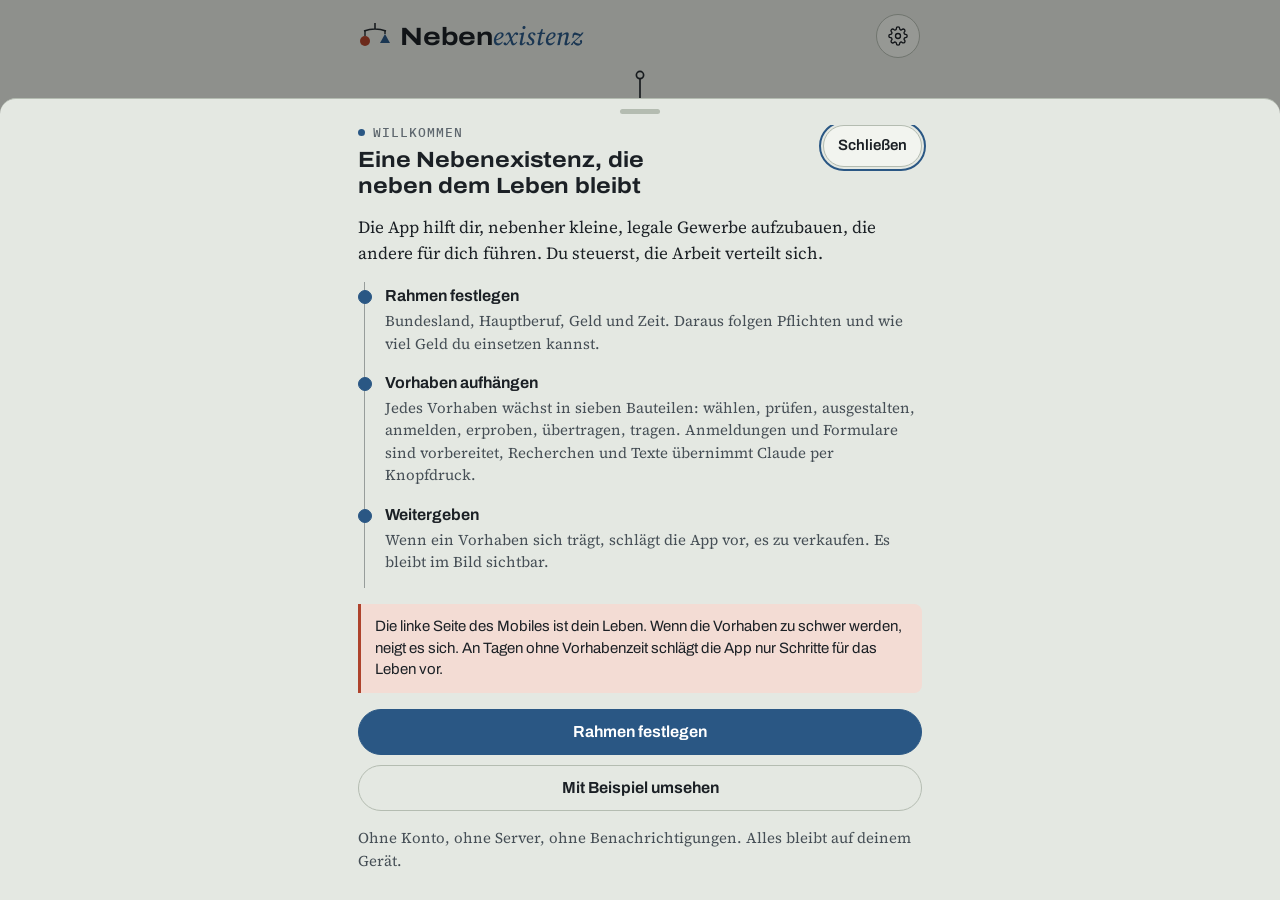
==== commit f52b88d9: "Nebentätigkeitsrecht nach Gegenprüfung korrigiert - Beteiligung nach Verkauf: nur kleine, passive Be" ====
--- a/index.html
+++ b/index.html
@@ -390,21 +390,21 @@
    ok: Wortlaut amtlich geprüft. Sonst zeigt die App "mit der Dienststelle klären". */
 const NTR = {
   BW:{m:"G",h:null,g:"§§ 62, 63 LBG BW",u:"https://www.landesrecht-bw.de/perma?j=BG_BW_!_62",x:"Bis 1.200 Euro im Jahr und innerhalb eines Fünftels der Arbeitszeit gilt eine allgemeine Genehmigung. Die Tätigkeit muss trotzdem vorher angezeigt werden.",ok:1},
-  BY:{m:"G",h:10,g:"Art. 81, 82 BayBG",u:"https://www.gesetze-bayern.de/Content/Document/BayBG-82",x:"Seit 2026 sind Nebentätigkeiten genehmigungsfrei, solange alle zusammen höchstens 10 Stunden pro Woche und 10.000 Euro im Jahr ausmachen.",ok:0},
+  BY:{m:"G",h:10,g:"Art. 81, 82 BayBG",u:"https://www.gesetze-bayern.de/Content/Document/BayBG-82",x:"Seit 2026 sind Nebentätigkeiten genehmigungsfrei, solange alle zusammen höchstens 10 Stunden pro Woche und 10.000 Euro im Jahr ausmachen.",ok:1},
   BE:{m:"G",h:null,g:"§§ 62, 63 LBG Berlin",u:"https://gesetze.berlin.de/perma?j=BG_BE_!_62",x:"Bei Lehrkräften gilt ein Fünftel der Pflichtstunden als Grenze. Eine Genehmigung gilt höchstens zwei Jahre.",ok:1},
   BB:{m:"G",h:null,g:"§§ 85 bis 88 LBG Brandenburg",u:"https://bravors.brandenburg.de/gesetze/lbg",x:"Der Antrag muss einen Monat vorher gestellt werden. Übersteigt die Vergütung 40 Prozent des jährlichen Endgrundgehalts, kann die Genehmigung versagt werden.",ok:1},
-  HB:{m:"A",h:8,g:"§§ 70 ff. BremBG",u:"https://karriere.bildung.bremen.de/sixcms/media.php/13/28_Merkblatt%20%C3%BCber%20die%20Pflichten%20der%20Beamten.pdf",x:"",ok:0},
+  HB:{m:"A",h:8,g:"§§ 70 bis 79 BremBG",u:"https://www.finanzen.bremen.de/sixcms/media.php/13/20171010_1_GA%2BNebent%25C3%25A4tigkeiten%2Bund%2B%25C3%25B6ffentlicher%2BDienst.pdf",x:"Die 8 Stunden sind eine Soll-Grenze. Für Lehrtätigkeiten nennt die Behörde 5 Wochenstunden.",ok:0},
   HH:{m:"A",h:8,g:"§§ 73, 75 HmbBG",u:"https://www.landesrecht-hamburg.de/bsha/document/jlr-NNLHH00006378NN00000000163",x:"Die Anzeige muss mindestens einen Monat vorher eingehen.",ok:1},
-  HE:{m:"G",h:8,g:"§§ 73 ff. HBG",u:"https://www.rv.hessenrecht.hessen.de/bshe/search?query=%C2%A7%2073%20HBG",x:"",ok:0},
+  HE:{m:"G",h:8,g:"§§ 73, 74 HBG",u:"https://www.rv.hessenrecht.hessen.de/bshe/search?query=%C2%A7%2073%20HBG",x:"Übersteigen die Einnahmen 30 Prozent der Jahresdienstbezüge, wird genauer geprüft. Die Ausübung eines zweiten Berufs ist ein Versagungsgrund.",ok:1},
   MV:{m:"A",h:8,g:"§§ 72, 73, 75 LBG M-V",u:"https://www.landesrecht-mv.de/bsmv/document/NJRE001263055",x:"",ok:0},
   NI:{m:"A",h:8,g:"§§ 72, 73, 75 NBG",u:"",x:"Die Anzeige muss einen Monat vorher eingehen.",ok:0},
   NW:{m:"G",h:null,g:"§§ 49, 51 LBG NRW",u:"https://lexmea.de/de/gesetz/lbg-nrw/49",x:"Gewerbliche Tätigkeiten sind ausdrücklich genehmigungspflichtig. Eine Genehmigung erlischt bei Versetzung.",ok:0},
   RP:{m:"G",h:8,g:"§§ 82 bis 86 LBG RP",u:"https://mdi.rlp.de/fileadmin/03/Themen/Buerger_und_Staat/Dokumente/Merkblatt_Nebentaetigkeiten_Beamte.pdf",x:"Übersteigt die Vergütung 40 Prozent des jährlichen Endgrundgehalts, kann die Genehmigung versagt werden.",ok:0},
   SL:{m:"A",h:null,g:"§§ 84 bis 90 SBG",u:"https://recht.saarland.de/bssl/search?query=SBG%20Nebent%C3%A4tigkeit",x:"",ok:0},
-  SN:{m:"A",h:null,g:"§§ 103 bis 106 SächsBG",u:"https://www.revosax.sachsen.de/vorschrift/13871",x:"Die Zeitgrenze von einem Fünftel gilt im Durchschnitt von höchstens vier Monaten. Saisonspitzen lassen sich so ausgleichen.",ok:1},
+  SN:{m:"A",h:null,g:"§§ 103 bis 106 SächsBG",u:"https://www.revosax.sachsen.de/vorschrift/13871",x:"Die Zeitgrenze von einem Fünftel gilt im Durchschnitt von höchstens vier Monaten. Saisonspitzen lassen sich so ausgleichen. Seit August 2026 gilt eine neue Fassung des Gesetzes, die hier noch nicht geprüft ist.",ok:0},
   ST:{m:"A",h:8,g:"§§ 73 bis 78 LBG LSA",u:"https://www.landesrecht.sachsen-anhalt.de/bsst/document/jlr-NNLST00004163",x:"Es gibt keine Einkommensgrenze und keine gesetzliche Frist. Die Anzeige muss aber rechtzeitig vor Beginn vorliegen, jede Änderung meldest du unverzüglich nach.",ok:1},
   SH:{m:"A",h:8,g:"§§ 72, 73, 75 LBG SH",u:"https://www.gesetze-rechtsprechung.sh.juris.de/bssh/search?query=%C2%A7%2073%20LBG",x:"",ok:0},
-  TH:{m:"G",h:8,g:"§§ 51, 52 ThürBG",u:"https://landesrecht.thueringen.de/perma?j=BG_TH_!_51",x:"Seit 2026 brauchen nur noch entgeltliche Tätigkeiten eine Genehmigung. Die 8 Stunden gelten auch bei Teilzeit.",ok:1}
+  TH:{m:"G",h:8,g:"§§ 51, 52 ThürBG",u:"https://landesrecht.thueringen.de/perma?j=BG_TH_!_51",x:"Seit 2026 brauchen entgeltliche Tätigkeiten eine Genehmigung, ein Gewerbe auch unentgeltlich. Die Zeitgrenze ist hier noch nicht amtlich geprüft.",ok:0}
 };
 /* Zusätzliche Regeln für Lehrkräfte, bisher nur für Sachsen-Anhalt belegt */
 const NTL = {
@@ -413,7 +413,7 @@
       formName:"Anzeige einer Nebentätigkeit im Schulbereich (LSchA-33-05)",
       erlass:"Runderlass des Kultusministeriums vom 16.09.2013, Nr. 18",
       erlassU:"https://www.landesrecht.sachsen-anhalt.de/bsst/document/VVST-VVST000006924",
-      zeit:"Laut Erlass sind Nebentätigkeiten grundsätzlich nur außerhalb der Unterrichtszeit nach 14 Uhr zulässig, an Ganztagsschulen auch später. Weicht deine Zeit davon ab, braucht es eine Stellungnahme der Schulleitung."}
+      zeit:"Laut Erlass und Formular sind Nebentätigkeiten grundsätzlich nur außerhalb der Unterrichtszeit nach 14 Uhr zulässig, an Ganztagsschulen auch später. Weicht deine Zeit davon ab, braucht es eine Stellungnahme der Schulleitung. Kläre im Zweifel mit dem Landesschulamt, ob der Erlass noch so gilt."}
 };
 
 /* Hauptberuf: bestimmt, was vor dem Start mit dem Hauptberuf zu klären ist */
@@ -636,7 +636,7 @@
    wie:"Wie die Anmeldung, im Serviceportal deines Landes."},
   {id:"ntende", w:"exit", wer:"{ntWer}", t:"Ende der Nebentätigkeit melden",
    wenn:(p)=>p.beruf==="beamt"||(p.beruf==="oed"&&p.lehrkraft&&p.land==="ST"),
-   x:"Mit der Übergabe endet deine Nebentätigkeit für dieses Vorhaben. Das meldest du deiner Dienststelle. Behältst du eine rein stille Beteiligung ohne Mitarbeit, ist das in der Regel Verwaltung eigenen Vermögens und nicht anzeigepflichtig. Sobald du mitarbeitest, berätst oder mitbestimmst, ist es wieder eine Nebentätigkeit.",
+   x:"Mit der Übergabe endet deine Nebentätigkeit für dieses Vorhaben. Das meldest du deiner Dienststelle. Eine kleine, rein passive Beteiligung ohne Mitarbeit gilt meist als Verwaltung eigenen Vermögens und ist dann nicht anzeigepflichtig. Behältst du einen großen Anteil, Einfluss oder arbeitest mit, ist es wieder eine Nebentätigkeit. Im Zweifel zeig die Beteiligung vorsorglich an und kläre sie mit deiner Dienststelle.",
    wie:"Kurze schriftliche Mitteilung mit Datum der Übergabe."},
   {id:"vg", w:"exit", wer:"Finanzamt", t:"Verkaufserlös in der Steuererklärung angeben",
    wenn:()=>true,
@@ -738,7 +738,7 @@
    c:"Das Team muss vorher informiert werden und kann widersprechen.",
    src:"§ 613a BGB", u:"https://www.gesetze-im-internet.de/bgb/__613a.html", ev:3},
   {id:"w10",bereich:"geld",t:"Nebentätigkeit als Beamtin oder Beamter",
-   x:"Jede Nebentätigkeit gegen Geld muss der Dienstherr kennen. Je nach Land wird sie angezeigt oder genehmigt. Ein eigenes Gewerbe gehört immer dazu, auch wenn andere den Alltag führen. Frei ist die Verwaltung eigenen Vermögens, also etwa eine vermietete Wohnung, ETF oder eine rein stille Beteiligung. In den meisten Ländern gilt als Regelgrenze ein Fünftel der Arbeitszeit, also etwa 8 Stunden pro Woche für alle Nebentätigkeiten zusammen.",
+   x:"Jede Nebentätigkeit gegen Geld muss der Dienstherr kennen. Je nach Land wird sie angezeigt oder genehmigt. Ein eigenes Gewerbe gehört immer dazu, auch wenn andere den Alltag führen. Frei ist die Verwaltung eigenen Vermögens, also etwa eine vermietete Wohnung, ETF oder eine kleine, rein passive Beteiligung. In den meisten Ländern gilt als Regelgrenze ein Fünftel der Arbeitszeit, also etwa 8 Stunden pro Woche für alle Nebentätigkeiten zusammen.",
    c:"Wer eine anzeigepflichtige Tätigkeit verschweigt, begeht ein Dienstvergehen. Die Folgen reichen bis zur Zurückstufung.",
    src:"§ 40 BeamtStG und Landesbeamtengesetze", u:"https://www.gesetze-im-internet.de/beamtstg/__40.html", ev:3},
   {id:"w9",bereich:"sinn",t:"Mehr Geld, wenig mehr Glück?",
@@ -766,7 +766,7 @@
 ];
 
 /* ===== Nebenexistenz · Logik ===== */
-const BUILD="20.10.2026, 13:02";
+const BUILD="20.10.2026, 13:07";
 const KEY="nebenexistenz-v1";
 const GV=5;
 const MAX_AKTIV=3;
@@ -1504,13 +1504,14 @@
     const sp=v?ntSpitze(v):null;
     if(v&&calc(v).wochenStd>n.grenze) out.push("Dieses Vorhaben braucht im Schnitt mehr als "+n.grenze+" Stunden pro Woche von dir. Das liegt über der Regelgrenze für Nebentätigkeiten.");
     else if(sp&&sp>n.grenze) out.push("In der Saison kommst du auf bis zu etwa "+sp+" Stunden pro Woche. Die Regelgrenze sind "+n.grenze+". "+(p.land==="SN"?"In Sachsen zählt der Durchschnitt über höchstens vier Monate.":"Ob ein Durchschnitt über mehrere Wochen anerkannt wird, ist nicht geregelt. Kläre das vorher mit deiner Dienststelle."));
-    out.push("Auch in den Ferien gilt die Grenze. Ein Gericht in Mecklenburg-Vorpommern hat entschieden, dass mehr als 8 Stunden Nebentätigkeit pro Woche im Urlaub in der Regel dienstliche Interessen beeinträchtigen.");
+    out.push("Die Ferien sind kein Freibrief. Ein Gericht in Mecklenburg-Vorpommern hat entschieden, dass mehr als 8 Stunden Nebentätigkeit pro Woche im Urlaub in der Regel dienstliche Interessen beeinträchtigen. Kläre längere Einsätze in den Ferien vorher mit deiner Dienststelle.");
     out.push("Während einer Krankschreibung solltest du nicht im Vorhaben mitarbeiten. Gerichte haben das schon als Dienstvergehen gewertet.");
+    if(f.kurs) out.push("Unterrichtest du in einem Kurs selbst, kannst du als selbstständige Lehrkraft rentenversicherungspflichtig werden, sobald der Gewinn daraus über 603 Euro im Monat liegt. Das betrifft auch Beamte. Lass das von der Deutschen Rentenversicherung klären.");
   }
   if(p.lehrkraft){
     out.push("Nicht an deiner Schule: kein Verkauf, keine Werbung und keine Angebote auf dem Schulgelände, keine Nutzung von Schulmail, Räumen oder Kopierer und keine Kontaktdaten von Eltern oder Schülern.");
-    if(f.kurs) out.push("Keine bezahlten Kurse für eigene Schülerinnen und Schüler oder deren Eltern. Das kann die Unparteilichkeit berühren und ist ein typischer Grund für eine Untersagung.");
-    if(f.ausschank||f.markt) out.push("Halte Abstand zu Festen und Märkten deiner eigenen Schule, besonders beim Ausschank von Alkohol.");
+    if(f.kurs) out.push("Biete keine bezahlten Kurse für eigene Schülerinnen und Schüler oder deren Eltern an. Das kann die Unparteilichkeit berühren und ist ein typischer Grund für eine Untersagung. Kläre Angebote mit Schulbezug vorher mit dem Landesschulamt.");
+    if(f.ausschank||f.markt) out.push("Halte Abstand zu Festen und Märkten deiner eigenen Schule, besonders beim Ausschank von Alkohol. Kläre Ausnahmen vorher mit dem Landesschulamt.");
     if(p.land==="ST") out.push(NTL.ST.zeit);
   }
   return out;
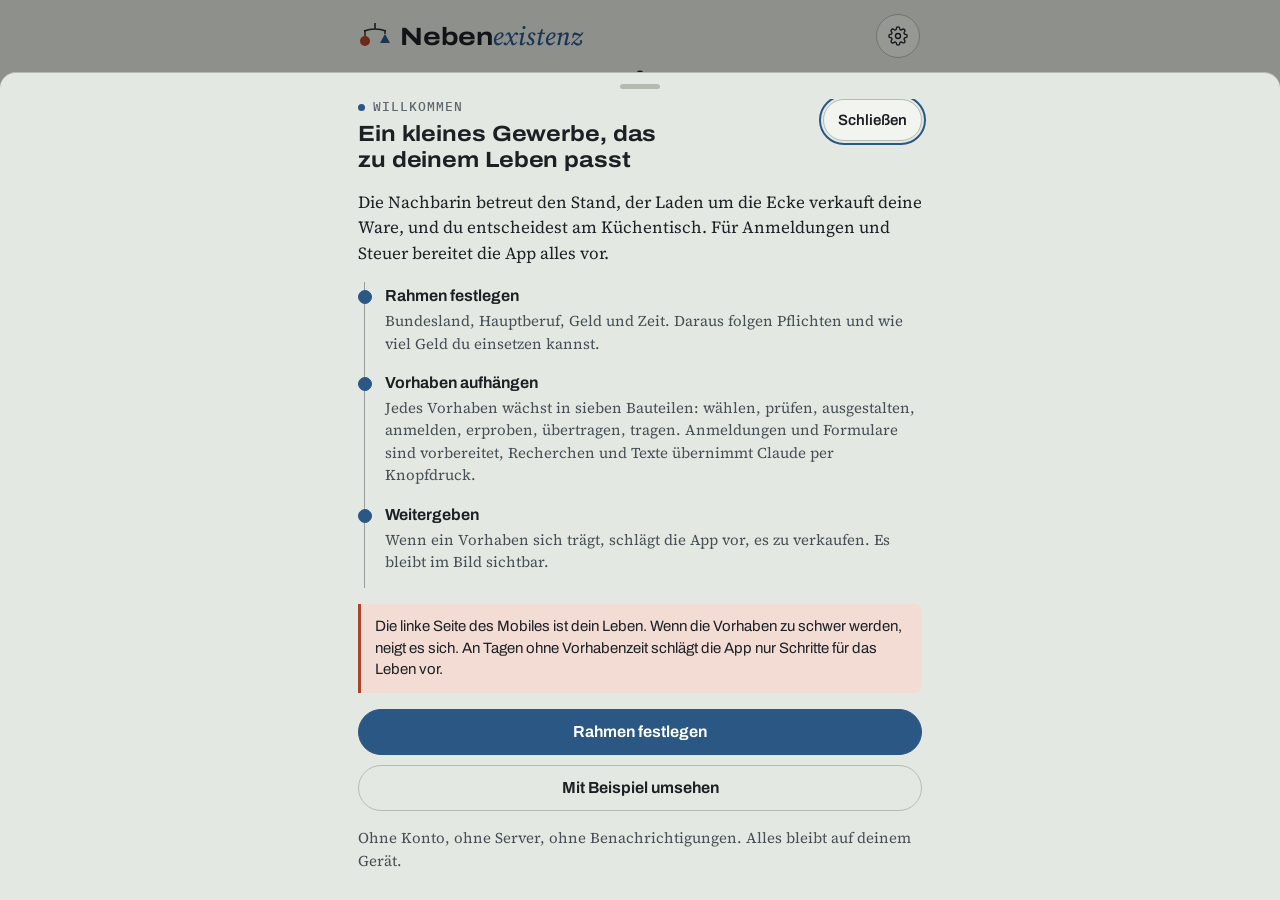
==== commit c1a3720c: "Neuer Willkommenstext Ein kleines Gewerbe, das zu deinem Leben passt.  Co-Authored-By: Claude Opus 5" ====
--- a/index.html
+++ b/index.html
@@ -766,7 +766,7 @@
 ];
 
 /* ===== Nebenexistenz · Logik ===== */
-const BUILD="20.10.2026, 13:07";
+const BUILD="20.10.2026, 13:22";
 const KEY="nebenexistenz-v1";
 const GV=5;
 const MAX_AKTIV=3;
@@ -1287,8 +1287,8 @@
 const head=(ey,t,c)=>`<div class="shead"><div class="grow"><p class="eyebrow"><span class="knot" style="--c:${c||"var(--neben)"}"></span>${esc(ey)}</p><h2>${esc(t)}</h2></div><button class="closebtn" data-a="close">${STACK.length?"Zurück":"Schließen"}</button></div>`;
 
 const SHEETS={
-  welcome(){return`${head("Willkommen","Eine Nebenexistenz, die neben dem Leben bleibt")}
-    <p>Die App hilft dir, nebenher kleine, legale Gewerbe aufzubauen, die andere für dich führen. Du steuerst, die Arbeit verteilt sich.</p>
+  welcome(){return`${head("Willkommen","Ein kleines Gewerbe, das zu deinem Leben passt")}
+    <p>Die Nachbarin betreut den Stand, der Laden um die Ecke verkauft deine Ware, und du entscheidest am Küchentisch. Für Anmeldungen und Steuer bereitet die App alles vor.</p>
     <div class="timeline"><div class="tl on"><span class="t">Rahmen festlegen</span><span class="muted small">Bundesland, Hauptberuf, Geld und Zeit. Daraus folgen Pflichten und wie viel Geld du einsetzen kannst.</span></div>
     <div class="tl on"><span class="t">Vorhaben aufhängen</span><span class="muted small">Jedes Vorhaben wächst in sieben Bauteilen: wählen, prüfen, ausgestalten, anmelden, erproben, übertragen, tragen. Anmeldungen und Formulare sind vorbereitet, Recherchen und Texte übernimmt Claude per Knopfdruck.</span></div>
     <div class="tl on"><span class="t">Weitergeben</span><span class="muted small">Wenn ein Vorhaben sich trägt, schlägt die App vor, es zu verkaufen. Es bleibt im Bild sichtbar.</span></div></div>
